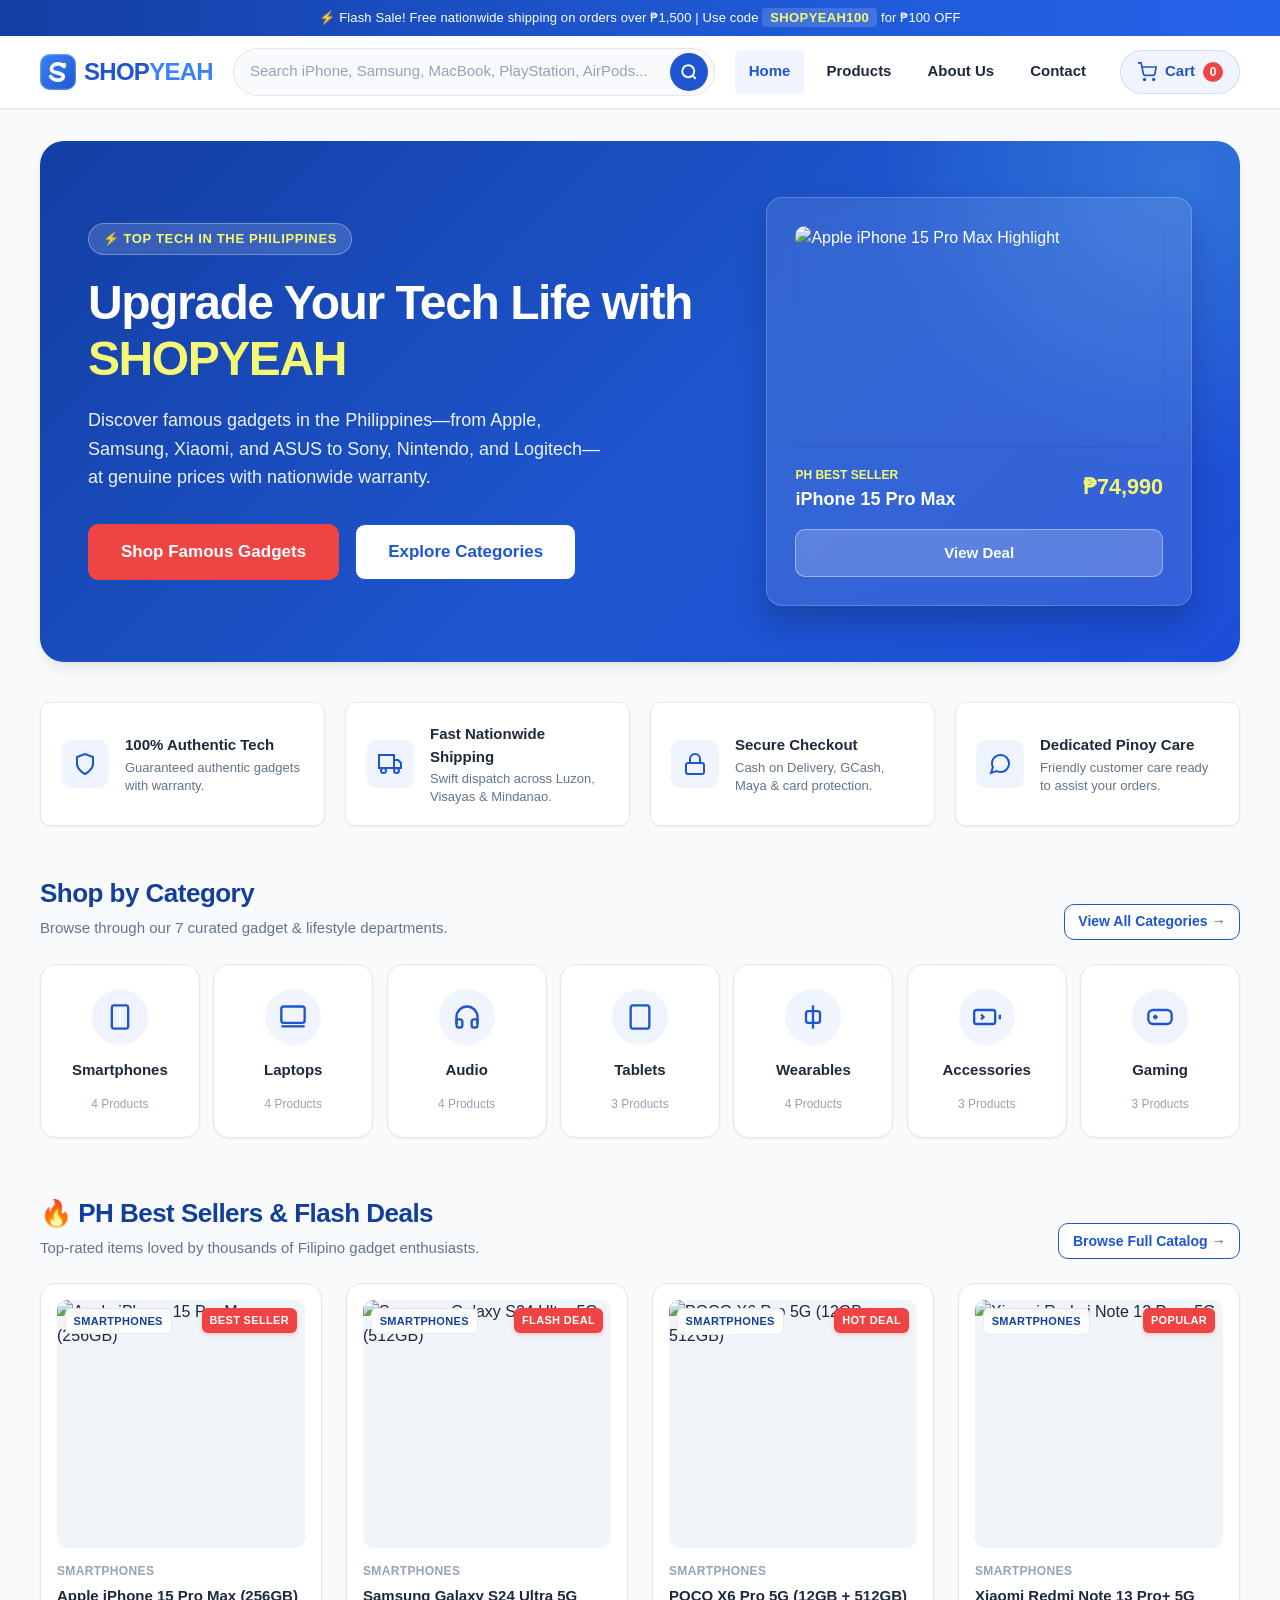
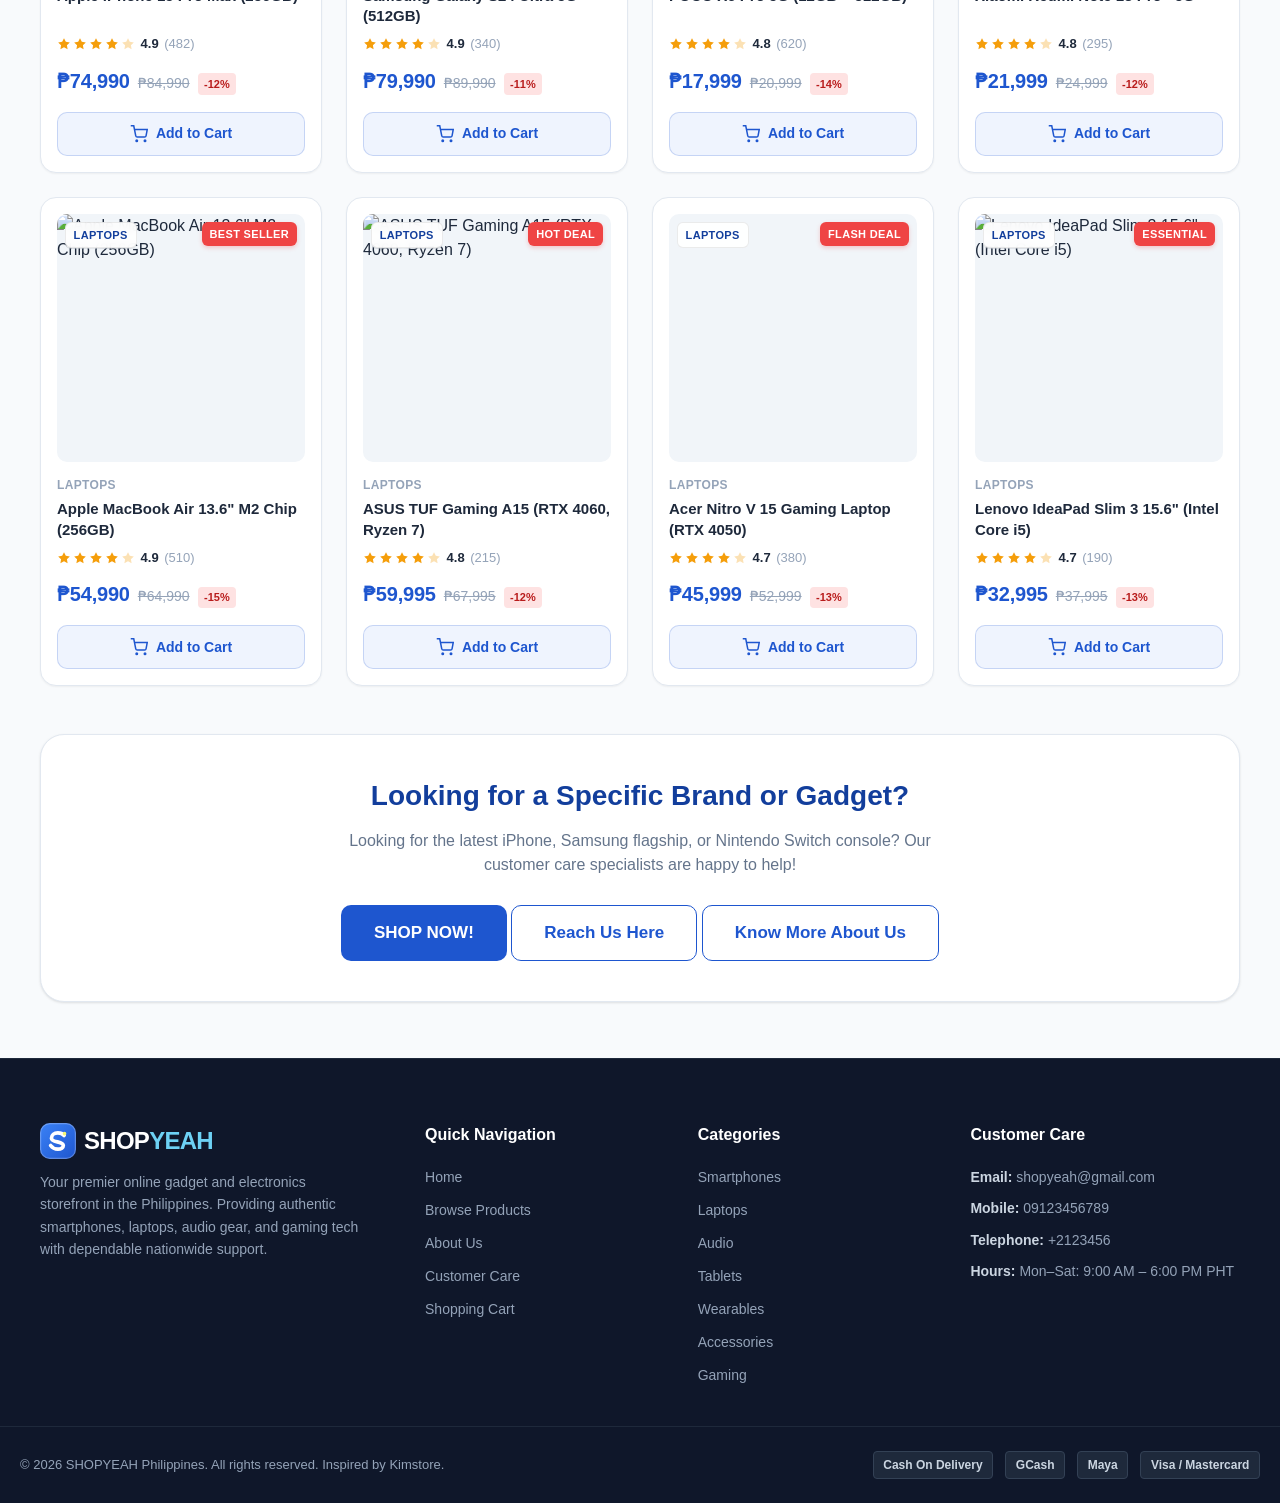
==== index.html @ 4b77431b "Refactor code structure for improved readability and maintainability" ====
<!DOCTYPE html>
<html lang="en">
<head>
    <meta charset="UTF-8">
    <meta name="viewport" content="width=device-width, initial-scale=1.0">
    <title>SHOPYEAH - Top Gadgets & Electronics in the Philippines</title>
    <meta name="description" content="Shop popular smartphones, laptops, audio, tablets, wearables, accessories, and gaming consoles at SHOPYEAH. Fast nationwide delivery and cash on delivery.">
    <link rel="stylesheet" href="style.css">
</head>
<body>
    <!-- Top Announcement Bar (Kimstore-style) -->
    <div class="announcement-bar" role="region" aria-label="Promotional announcement">
        <span>⚡ Flash Sale! Free nationwide shipping on orders over ₱1,500 | Use code <strong>SHOPYEAH100</strong> for ₱100 OFF</span>
    </div>

    <!-- Sticky E-Commerce Header -->
    <header class="site-header">
        <div class="header-container">
            <!-- Brand Logo with High-Quality Theme "S" Monogram -->
            <a href="index.html" class="brand-logo" aria-label="SHOPYEAH Homepage">
                <svg viewBox="0 0 44 44" width="38" height="38" fill="none" aria-hidden="true">
                    <defs>
                        <linearGradient id="sy-logo-bg" x1="0%" y1="0%" x2="100%" y2="100%">
                            <stop offset="0%" stop-color="#3b82f6" />
                            <stop offset="100%" stop-color="#1e56cf" />
                        </linearGradient>
                        <linearGradient id="sy-s-grad" x1="0%" y1="0%" x2="100%" y2="100%">
                            <stop offset="0%" stop-color="#ffffff" />
                            <stop offset="100%" stop-color="#f8fafc" />
                        </linearGradient>
                    </defs>
                    <rect width="44" height="44" rx="12" fill="url(#sy-logo-bg)" />
                    <rect x="0.75" y="0.75" width="42.5" height="42.5" rx="11.25" stroke="rgba(255,255,255,0.25)" stroke-width="1.5" />
                    <path d="M29.5 15.2C27.8 13.2 25 12 21.8 12C17.2 12 14 14.8 14 18.5C14 24 28.5 22.2 28.5 27.6C28.5 30 26 32 21.8 32C17.8 32 14.8 30 13 27.5" stroke="url(#sy-s-grad)" stroke-width="4.5" stroke-linecap="round" stroke-linejoin="round" />
                    <circle cx="30" cy="13" r="2.2" fill="#f5f874" />
                </svg>
                <span>SHOP<span class="brand-highlight">YEAH</span></span>
            </a>

            <!-- Integrated Header Search Bar -->
            <div class="header-search">
                <form class="search-form header-search-form" role="search">
                    <input 
                        type="search" 
                        class="search-input" 
                        name="q" 
                        placeholder="Search iPhone, Samsung, MacBook, PlayStation, AirPods..." 
                        aria-label="Search products" 
                        autocomplete="off" 
                    />
                    <button type="submit" class="search-btn" aria-label="Submit search">
                        <svg viewBox="0 0 24 24" aria-hidden="true">
                            <circle cx="11" cy="11" r="8"></circle>
                            <line x1="21" y1="21" x2="16.65" y2="16.65"></line>
                        </svg>
                    </button>
                </form>
            </div>

            <!-- Desktop Navigation -->
            <nav aria-label="Main Navigation">
                <ul class="nav-links">
                    <li><a href="index.html" class="active">Home</a></li>
                    <li><a href="product.html">Products</a></li>
                    <li><a href="aboutus.html">About Us</a></li>
                    <li><a href="contact.html">Contact</a></li>
                </ul>
            </nav>

            <!-- Header Actions -->
            <div class="header-actions">
                <a href="cart.html" class="cart-btn" aria-label="View shopping cart">
                    <svg viewBox="0 0 24 24" aria-hidden="true">
                        <circle cx="9" cy="21" r="1"></circle>
                        <circle cx="20" cy="21" r="1"></circle>
                        <path d="M1 1h4l2.68 13.39a2 2 0 0 0 2 1.61h9.72a2 2 0 0 0 2-1.61L23 6H6"></path>
                    </svg>
                    <span>Cart</span>
                    <span id="cart-badge" class="cart-badge" aria-label="0 items in cart">0</span>
                </a>

                <button 
                    type="button" 
                    class="hamburger-btn" 
                    id="hamburger-btn" 
                    aria-expanded="false" 
                    aria-controls="mobile-nav" 
                    aria-label="Toggle navigation menu"
                >
                    <span></span>
                    <span></span>
                    <span></span>
                </button>
            </div>
        </div>

        <!-- Mobile Navigation Menu Drawer -->
        <div class="mobile-nav" id="mobile-nav">
            <ul class="mobile-nav-links">
                <li><a href="index.html" class="active">Home</a></li>
                <li><a href="product.html">Products</a></li>
                <li><a href="aboutus.html">About Us</a></li>
                <li><a href="contact.html">Contact Us</a></li>
            </ul>
            <div class="mobile-search-wrapper">
                <form class="search-form mobile-search-form" role="search">
                    <input 
                        type="search" 
                        class="search-input" 
                        name="q" 
                        placeholder="Search iPhone, MacBook, Sony..." 
                        aria-label="Search products on mobile" 
                    />
                    <button type="submit" class="search-btn" aria-label="Search">
                        <svg viewBox="0 0 24 24" aria-hidden="true">
                            <circle cx="11" cy="11" r="8"></circle>
                            <line x1="21" y1="21" x2="16.65" y2="16.65"></line>
                        </svg>
                    </button>
                </form>
            </div>
        </div>
    </header>

    <!-- Main Content -->
    <main>
        <!-- Hero Banner (Kimstore Style) -->
        <section class="hero-banner" aria-label="Promotional Showcase">
            <div class="hero-grid">
                <div class="hero-content">
                    <div class="hero-badge">
                        <span>⚡ Top Tech in the Philippines</span>
                    </div>
                    <h1 class="hero-title">
                        Upgrade Your Tech Life with <span>SHOPYEAH</span>
                    </h1>
                    <p class="hero-description">
                        Discover famous gadgets in the Philippines—from Apple, Samsung, Xiaomi, and ASUS to Sony, Nintendo, and Logitech—at genuine prices with nationwide warranty.
                    </p>
                    <div class="hero-actions">
                        <a href="product.html" class="btn btn-accent btn-lg">Shop Famous Gadgets</a>
                        <a href="#categories" class="btn btn-secondary btn-lg">Explore Categories</a>
                    </div>
                </div>

                <!-- Featured Hero Visual Card -->
                <div class="hero-card">
                    <img 
                        src="https://images.unsplash.com/photo-1695048133142-1a20484d2569?auto=format&fit=crop&w=600&q=80" 
                        alt="Apple iPhone 15 Pro Max Highlight" 
                        class="hero-card-img"
                    />
                    <div class="hero-card-meta">
                        <div>
                            <span style="font-size: 0.75rem; text-transform: uppercase; color: var(--color-accent); font-weight: 700;">PH Best Seller</span>
                            <div class="hero-card-title">iPhone 15 Pro Max</div>
                        </div>
                        <div class="hero-card-price">₱74,990</div>
                    </div>
                    <a href="product.html?search=iPhone" class="btn btn-block" style="background: rgba(255,255,255,0.2); border: 1px solid rgba(255,255,255,0.4); color: #fff;">
                        View Deal
                    </a>
                </div>
            </div>
        </section>

        <!-- Value Proposition Strip (4 Trust Badges) -->
        <section class="trust-strip" aria-label="Customer Guarantees">
            <div class="trust-item">
                <div class="trust-icon-box">
                    <svg viewBox="0 0 24 24"><path d="M12 22s8-4 8-10V5l-8-3-8 3v7c0 6 8 10 8 10z"></path></svg>
                </div>
                <div>
                    <h4>100% Authentic Tech</h4>
                    <p>Guaranteed authentic gadgets with warranty.</p>
                </div>
            </div>

            <div class="trust-item">
                <div class="trust-icon-box">
                    <svg viewBox="0 0 24 24"><rect x="1" y="3" width="15" height="13"></rect><polygon points="16 8 20 8 23 11 23 16 16 16 16 8"></polygon><circle cx="5.5" cy="18.5" r="2.5"></circle><circle cx="18.5" cy="18.5" r="2.5"></circle></svg>
                </div>
                <div>
                    <h4>Fast Nationwide Shipping</h4>
                    <p>Swift dispatch across Luzon, Visayas & Mindanao.</p>
                </div>
            </div>

            <div class="trust-item">
                <div class="trust-icon-box">
                    <svg viewBox="0 0 24 24"><rect x="3" y="11" width="18" height="11" rx="2" ry="2"></rect><path d="M7 11V7a5 5 0 0 1 10 0v4"></path></svg>
                </div>
                <div>
                    <h4>Secure Checkout</h4>
                    <p>Cash on Delivery, GCash, Maya & card protection.</p>
                </div>
            </div>

            <div class="trust-item">
                <div class="trust-icon-box">
                    <svg viewBox="0 0 24 24"><path d="M21 11.5a8.38 8.38 0 0 1-.9 3.8 8.5 8.5 0 0 1-7.6 4.7 8.38 8.38 0 0 1-3.8-.9L3 21l1.9-5.7a8.38 8.38 0 0 1-.9-3.8 8.5 8.5 0 0 1 4.7-7.6 8.38 8.38 0 0 1 3.8-.9h.5a8.48 8.48 0 0 1 8 8v.5z"></path></svg>
                </div>
                <div>
                    <h4>Dedicated Pinoy Care</h4>
                    <p>Friendly customer care ready to assist your orders.</p>
                </div>
            </div>
        </section>

        <!-- Shop by Category Section (7 Categories) -->
        <section id="categories" aria-label="Product Categories">
            <div class="section-header">
                <div>
                    <h2 class="section-title">Shop by Category</h2>
                    <p class="section-subtitle">Browse through our 7 curated gadget & lifestyle departments.</p>
                </div>
                <a href="product.html" class="btn btn-secondary btn-sm">View All Categories &rarr;</a>
            </div>

            <div class="category-grid">
                <!-- 1. Smartphones -->
                <a href="product.html?category=Smartphones" class="category-card">
                    <div class="category-icon-wrapper">
                        <svg viewBox="0 0 24 24"><rect x="5" y="2" width="14" height="20" rx="2" ry="2"></rect><line x1="12" y1="18" x2="12.01" y2="18"></line></svg>
                    </div>
                    <h3>Smartphones</h3>
                    <span>4 Products</span>
                </a>

                <!-- 2. Laptops -->
                <a href="product.html?category=Laptops" class="category-card">
                    <div class="category-icon-wrapper">
                        <svg viewBox="0 0 24 24"><rect x="2" y="3" width="20" height="14" rx="2" ry="2"></rect><line x1="2" y1="20" x2="22" y2="20"></line></svg>
                    </div>
                    <h3>Laptops</h3>
                    <span>4 Products</span>
                </a>

                <!-- 3. Audio -->
                <a href="product.html?category=Audio" class="category-card">
                    <div class="category-icon-wrapper">
                        <svg viewBox="0 0 24 24"><path d="M3 18v-6a9 9 0 0 1 18 0v6"></path><path d="M21 19a2 2 0 0 1-2 2h-1a2 2 0 0 1-2-2v-3a2 2 0 0 1 2-2h3zM3 19a2 2 0 0 0 2 2h1a2 2 0 0 0 2-2v-3a2 2 0 0 0-2-2H3z"></path></svg>
                    </div>
                    <h3>Audio</h3>
                    <span>4 Products</span>
                </a>

                <!-- 4. Tablets -->
                <a href="product.html?category=Tablets" class="category-card">
                    <div class="category-icon-wrapper">
                        <svg viewBox="0 0 24 24"><rect x="4" y="2" width="16" height="20" rx="2" ry="2"></rect><line x1="12" y1="18" x2="12.01" y2="18"></line></svg>
                    </div>
                    <h3>Tablets</h3>
                    <span>3 Products</span>
                </a>

                <!-- 5. Wearables -->
                <a href="product.html?category=Wearables" class="category-card">
                    <div class="category-icon-wrapper">
                        <svg viewBox="0 0 24 24"><rect x="6" y="7" width="12" height="10" rx="2"></rect><polyline points="12 2 12 7 12 17 12 22"></polyline></svg>
                    </div>
                    <h3>Wearables</h3>
                    <span>4 Products</span>
                </a>

                <!-- 6. Accessories -->
                <a href="product.html?category=Accessories" class="category-card">
                    <div class="category-icon-wrapper">
                        <svg viewBox="0 0 24 24"><rect x="1" y="6" width="18" height="12" rx="2"></rect><path d="M23 10v4"></path><polyline points="7 10 9 12 7 14"></polyline></svg>
                    </div>
                    <h3>Accessories</h3>
                    <span>3 Products</span>
                </a>

                <!-- 7. Gaming -->
                <a href="product.html?category=Gaming" class="category-card">
                    <div class="category-icon-wrapper">
                        <svg viewBox="0 0 24 24"><line x1="6" y1="12" x2="10" y2="12"></line><line x1="8" y1="10" x2="8" y2="14"></line><line x1="15" y1="11" x2="15.01" y2="11"></line><line x1="18" y1="13" x2="18.01" y2="13"></line><rect x="2" y="6" width="20" height="12" rx="4"></rect></svg>
                    </div>
                    <h3>Gaming</h3>
                    <span>3 Products</span>
                </a>
            </div>
        </section>

        <!-- Flash Deals & Best Sellers Section -->
        <section id="flash-deals" aria-label="Featured Products">
            <div class="section-header">
                <div>
                    <h2 class="section-title">🔥 PH Best Sellers & Flash Deals</h2>
                    <p class="section-subtitle">Top-rated items loved by thousands of Filipino gadget enthusiasts.</p>
                </div>
                <a href="product.html" class="btn btn-secondary btn-sm">Browse Full Catalog &rarr;</a>
            </div>

            <!-- Dynamically Rendered 8 Featured Products from products.json -->
            <div class="product-grid" id="featured-product-grid">
                <!-- Populated dynamically by app.js -->
            </div>
        </section>

        <!-- Quick Actions & Brand Discovery Strip -->
        <section style="background-color: var(--color-surface); border: 1px solid var(--color-border); border-radius: var(--radius-xl); padding: 2.5rem 2rem; text-align: center; margin-top: 3rem; box-shadow: var(--shadow-sm);">
            <h2 style="font-size: 1.75rem; font-weight: 800; color: var(--color-primary-dark); margin-bottom: 0.75rem;">
                Looking for a Specific Brand or Gadget?
            </h2>
            <p style="color: var(--color-text-muted); max-width: 600px; margin: 0 auto 1.75rem; font-size: 1rem;">
                Looking for the latest iPhone, Samsung flagship, or Nintendo Switch console? Our customer care specialists are happy to help!
            </p>
            <div class="actions">
                <a href="product.html" class="btn btn-lg">SHOP NOW!</a>
                <a href="contact.html" class="btn btn-secondary btn-lg">Reach Us Here</a>
                <a href="aboutus.html" class="btn btn-secondary btn-lg">Know More About Us</a>
            </div>
        </section>
    </main>

    <!-- Professional E-Commerce Footer -->
    <footer class="site-footer">
        <div class="footer-top">
            <div class="footer-brand">
                <a href="index.html" class="brand-logo" style="margin-bottom: 0.75rem;">
                    <svg viewBox="0 0 44 44" width="36" height="36" fill="none" aria-hidden="true">
                        <defs>
                            <linearGradient id="sy-footer-logo-bg" x1="0%" y1="0%" x2="100%" y2="100%">
                                <stop offset="0%" stop-color="#3b82f6" />
                                <stop offset="100%" stop-color="#1e56cf" />
                            </linearGradient>
                        </defs>
                        <rect width="44" height="44" rx="12" fill="url(#sy-footer-logo-bg)" />
                        <rect x="0.75" y="0.75" width="42.5" height="42.5" rx="11.25" stroke="rgba(255,255,255,0.25)" stroke-width="1.5" />
                        <path d="M29.5 15.2C27.8 13.2 25 12 21.8 12C17.2 12 14 14.8 14 18.5C14 24 28.5 22.2 28.5 27.6C28.5 30 26 32 21.8 32C17.8 32 14.8 30 13 27.5" stroke="#ffffff" stroke-width="4.5" stroke-linecap="round" stroke-linejoin="round" />
                        <circle cx="30" cy="13" r="2.2" fill="#f5f874" />
                    </svg>
                    <span>SHOP<span style="color:var(--color-tertiary)">YEAH</span></span>
                </a>
                <p>
                    Your premier online gadget and electronics storefront in the Philippines. Providing authentic smartphones, laptops, audio gear, and gaming tech with dependable nationwide support.
                </p>
            </div>

            <div class="footer-col">
                <h4>Quick Navigation</h4>
                <ul class="footer-links">
                    <li><a href="index.html">Home</a></li>
                    <li><a href="product.html">Browse Products</a></li>
                    <li><a href="aboutus.html">About Us</a></li>
                    <li><a href="contact.html">Customer Care</a></li>
                    <li><a href="cart.html">Shopping Cart</a></li>
                </ul>
            </div>

            <div class="footer-col">
                <h4>Categories</h4>
                <ul class="footer-links">
                    <li><a href="product.html?category=Smartphones">Smartphones</a></li>
                    <li><a href="product.html?category=Laptops">Laptops</a></li>
                    <li><a href="product.html?category=Audio">Audio</a></li>
                    <li><a href="product.html?category=Tablets">Tablets</a></li>
                    <li><a href="product.html?category=Wearables">Wearables</a></li>
                    <li><a href="product.html?category=Accessories">Accessories</a></li>
                    <li><a href="product.html?category=Gaming">Gaming</a></li>
                </ul>
            </div>

            <div class="footer-col footer-contact">
                <h4>Customer Care</h4>
                <p><strong>Email:</strong> shopyeah@gmail.com</p>
                <p><strong>Mobile:</strong> 09123456789</p>
                <p><strong>Telephone:</strong> +2123456</p>
                <p><strong>Hours:</strong> Mon–Sat: 9:00 AM – 6:00 PM PHT</p>
            </div>
        </div>

        <div class="footer-bottom">
            <div class="footer-bottom-container">
                <p>&copy; 2026 SHOPYEAH Philippines. All rights reserved. Inspired by Kimstore.</p>
                <div class="payment-badges">
                    <span class="pay-pill">Cash On Delivery</span>
                    <span class="pay-pill">GCash</span>
                    <span class="pay-pill">Maya</span>
                    <span class="pay-pill">Visa / Mastercard</span>
                </div>
            </div>
        </div>
    </footer>

    <!-- Shared Application Script -->
    <script src="app.js"></script>
</body>
</html>
---- style.css ----
/* ==========================================================================
   SHOPYEAH - Modern E-Commerce Storefront Stylesheet
   Inspired by Kimstore.com with High-Performance Vanilla CSS3
   ========================================================================== */

/* --------------------------------------------------------------------------
   Design Tokens & CSS Variables
   -------------------------------------------------------------------------- */
:root {
  /* Brand Colors */
  --color-primary: #1e56cf;
  --color-primary-dark: #123e9c;
  --color-primary-light: #eff4fe;
  --color-secondary: #3b82f6;
  --color-tertiary: #6dd1f4;
  --color-accent: #f5f874;

  /* Semantic UI Colors */
  --color-sale: #ef4444;
  --color-sale-light: #fee2e2;
  --color-sale-text: #b91c1c;
  --color-star: #f59e0b;
  --color-success: #10b981;
  --color-success-light: #d1fae5;
  --color-warning: #f59e0b;
  
  /* Neutral Surfaces & Grayscale */
  --color-bg: #f8fafc;
  --color-surface: #ffffff;
  --color-surface-hover: #f1f5f9;
  --color-border: #e2e8f0;
  --color-border-subtle: #edf2f7;
  --color-text: #1e293b;
  --color-text-muted: #64748b;
  --color-text-light: #94a3b8;

  /* Elevation Shadows */
  --shadow-xs: 0 1px 2px rgba(0, 0, 0, 0.05);
  --shadow-sm: 0 1px 3px rgba(0, 0, 0, 0.08), 0 1px 2px rgba(0, 0, 0, 0.04);
  --shadow-md: 0 4px 6px -1px rgba(0, 0, 0, 0.08), 0 2px 4px -2px rgba(0, 0, 0, 0.05);
  --shadow-lg: 0 10px 15px -3px rgba(0, 0, 0, 0.08), 0 4px 6px -4px rgba(0, 0, 0, 0.04);
  --shadow-xl: 0 20px 25px -5px rgba(0, 0, 0, 0.1), 0 8px 10px -6px rgba(0, 0, 0, 0.04);

  /* Border Radii */
  --radius-xs: 4px;
  --radius-sm: 6px;
  --radius-md: 10px;
  --radius-lg: 16px;
  --radius-xl: 24px;
  --radius-full: 9999px;

  /* Layout Constants */
  --max-width: 1240px;
  --header-height: 72px;
  --announcement-height: 38px;
  --touch-target: 44px;

  /* Transitions */
  --transition-fast: 0.15s cubic-bezier(0.4, 0, 0.2, 1);
  --transition-normal: 0.25s cubic-bezier(0.4, 0, 0.2, 1);
}

/* --------------------------------------------------------------------------
   Reset & Base Standards
   -------------------------------------------------------------------------- */
*, *::before, *::after {
  box-sizing: border-box;
  margin: 0;
  padding: 0;
}

html {
  font-size: 16px;
  scroll-behavior: smooth;
  -webkit-text-size-adjust: 100%;
}

body {
  font-family: -apple-system, BlinkMacSystemFont, "Segoe UI", Roboto, Helvetica, Arial, sans-serif;
  background-color: var(--color-bg);
  color: var(--color-text);
  line-height: 1.5;
  min-height: 100vh;
  display: flex;
  flex-direction: column;
  overflow-x: hidden;
  -webkit-font-smoothing: antialiased;
}

img {
  max-width: 100%;
  height: auto;
  display: block;
}

button, input, select, textarea {
  font: inherit;
  color: inherit;
}

a {
  color: inherit;
  text-decoration: none;
}

/* Focus Visibility for Accessibility */
:focus-visible {
  outline: 2px solid var(--color-primary);
  outline-offset: 2px;
}

/* --------------------------------------------------------------------------
   Announcement Bar (Kimstore-style Top Notification)
   -------------------------------------------------------------------------- */
.announcement-bar {
  background: linear-gradient(90deg, #133ea3 0%, var(--color-primary) 50%, #2563eb 100%);
  color: #ffffff;
  font-size: 0.8125rem;
  font-weight: 500;
  padding: 0.5rem 1rem;
  text-align: center;
  position: relative;
  z-index: 1001;
  display: flex;
  align-items: center;
  justify-content: center;
  gap: 0.5rem;
  letter-spacing: 0.01em;
}

.announcement-bar strong {
  color: var(--color-accent);
  background: rgba(255, 255, 255, 0.15);
  padding: 0.125rem 0.5rem;
  border-radius: var(--radius-xs);
  letter-spacing: 0.03em;
}

/* --------------------------------------------------------------------------
   Sticky E-Commerce Header
   -------------------------------------------------------------------------- */
.site-header {
  position: sticky;
  top: 0;
  z-index: 1000;
  background-color: rgba(255, 255, 255, 0.96);
  backdrop-filter: blur(12px);
  -webkit-backdrop-filter: blur(12px);
  border-bottom: 1px solid var(--color-border);
  box-shadow: var(--shadow-xs);
  transition: box-shadow var(--transition-normal);
}

.header-container {
  max-width: var(--max-width);
  margin: 0 auto;
  padding: 0.75rem 1.25rem;
  display: flex;
  align-items: center;
  justify-content: space-between;
  gap: 1.25rem;
}

/* Brand Logo */
.brand-logo {
  display: flex;
  align-items: center;
  gap: 0.5rem;
  font-size: 1.5rem;
  font-weight: 800;
  color: var(--color-primary);
  letter-spacing: -0.03em;
  text-transform: uppercase;
  flex-shrink: 0;
}

.brand-logo svg {
  width: 36px;
  height: 36px;
  flex-shrink: 0;
  display: block;
}

.brand-logo .brand-highlight {
  color: var(--color-secondary);
}

/* Integrated Header Search Bar */
.header-search {
  flex: 1;
  max-width: 520px;
  position: relative;
}

.search-form {
  display: flex;
  align-items: center;
  background-color: var(--color-bg);
  border: 1.5px solid var(--color-border);
  border-radius: var(--radius-full);
  padding: 0.25rem 0.35rem 0.25rem 1rem;
  transition: all var(--transition-fast);
}

.search-form:focus-within {
  border-color: var(--color-primary);
  background-color: #ffffff;
  box-shadow: 0 0 0 3px rgba(30, 86, 207, 0.15);
}

.search-input {
  flex: 1;
  border: none;
  background: transparent;
  outline: none;
  font-size: 0.9375rem;
  color: var(--color-text);
  padding: 0.375rem 0;
}

.search-input::placeholder {
  color: var(--color-text-light);
}

.search-btn {
  background-color: var(--color-primary);
  color: #ffffff;
  border: none;
  border-radius: var(--radius-full);
  width: 38px;
  height: 38px;
  display: flex;
  align-items: center;
  justify-content: center;
  cursor: pointer;
  transition: background-color var(--transition-fast), transform var(--transition-fast);
  flex-shrink: 0;
}

.search-btn:hover {
  background-color: var(--color-primary-dark);
}

.search-btn svg {
  width: 18px;
  height: 18px;
  stroke: currentColor;
  stroke-width: 2.5;
  fill: none;
}

/* Desktop Navigation */
.nav-links {
  display: flex;
  align-items: center;
  gap: 0.5rem;
  list-style: none;
}

.nav-links a {
  color: var(--color-text);
  font-weight: 600;
  font-size: 0.9375rem;
  padding: 0.5rem 0.875rem;
  border-radius: var(--radius-sm);
  transition: color var(--transition-fast), background-color var(--transition-fast);
  display: inline-flex;
  align-items: center;
  min-height: var(--touch-target);
}

.nav-links a:hover {
  color: var(--color-primary);
  background-color: var(--color-primary-light);
}

.nav-links a.active {
  color: var(--color-primary);
  background-color: var(--color-primary-light);
}

/* Header Actions (Cart & Mobile Toggle) */
.header-actions {
  display: flex;
  align-items: center;
  gap: 0.75rem;
}

.cart-btn {
  display: flex;
  align-items: center;
  gap: 0.5rem;
  background-color: var(--color-primary-light);
  color: var(--color-primary);
  padding: 0.5rem 1rem;
  border-radius: var(--radius-full);
  font-weight: 600;
  font-size: 0.9375rem;
  border: 1px solid rgba(30, 86, 207, 0.15);
  transition: all var(--transition-fast);
  min-height: var(--touch-target);
  position: relative;
}

.cart-btn:hover {
  background-color: var(--color-primary);
  color: #ffffff;
  border-color: var(--color-primary);
}

.cart-btn:hover .cart-badge {
  background-color: #ffffff;
  color: var(--color-primary);
}

.cart-btn svg {
  width: 20px;
  height: 20px;
  fill: none;
  stroke: currentColor;
  stroke-width: 2;
}

.cart-badge {
  background-color: var(--color-sale);
  color: #ffffff;
  font-size: 0.75rem;
  font-weight: 700;
  min-width: 20px;
  height: 20px;
  border-radius: var(--radius-full);
  display: inline-flex;
  align-items: center;
  justify-content: center;
  padding: 0 4px;
  transition: background-color var(--transition-fast), color var(--transition-fast);
}

/* Hamburger Toggle Button */
.hamburger-btn {
  display: none;
  flex-direction: column;
  justify-content: center;
  align-items: center;
  gap: 5px;
  width: var(--touch-target);
  height: var(--touch-target);
  background: transparent;
  border: 1px solid var(--color-border);
  border-radius: var(--radius-sm);
  cursor: pointer;
  padding: 8px;
  color: var(--color-text);
  transition: background-color var(--transition-fast);
}

.hamburger-btn span {
  display: block;
  width: 20px;
  height: 2px;
  background-color: currentColor;
  border-radius: 2px;
  transition: all var(--transition-normal);
}

.hamburger-btn[aria-expanded="true"] span:nth-child(1) {
  transform: translateY(7px) rotate(45deg);
}

.hamburger-btn[aria-expanded="true"] span:nth-child(2) {
  opacity: 0;
}

.hamburger-btn[aria-expanded="true"] span:nth-child(3) {
  transform: translateY(-7px) rotate(-45deg);
}

/* Mobile Navigation Drawer */
.mobile-nav {
  display: none;
  background-color: #ffffff;
  border-bottom: 1px solid var(--color-border);
  box-shadow: var(--shadow-md);
  padding: 1rem 1.25rem 1.5rem;
}

.mobile-nav.is-open {
  display: block;
  animation: slideDown 0.25s ease-out forwards;
}

@keyframes slideDown {
  from {
    opacity: 0;
    transform: translateY(-10px);
  }
  to {
    opacity: 1;
    transform: translateY(0);
  }
}

.mobile-nav-links {
  list-style: none;
  display: flex;
  flex-direction: column;
  gap: 0.5rem;
}

.mobile-nav-links a {
  display: flex;
  align-items: center;
  padding: 0.75rem 1rem;
  font-size: 1rem;
  font-weight: 600;
  border-radius: var(--radius-md);
  color: var(--color-text);
  min-height: var(--touch-target);
}

.mobile-nav-links a.active,
.mobile-nav-links a:hover {
  background-color: var(--color-primary-light);
  color: var(--color-primary);
}

.mobile-search-wrapper {
  margin-top: 1rem;
  padding-top: 1rem;
  border-top: 1px solid var(--color-border);
}

/* --------------------------------------------------------------------------
   Main Container Layout
   -------------------------------------------------------------------------- */
main {
  flex: 1;
  width: 100%;
  max-width: var(--max-width);
  margin: 0 auto;
  padding: 2rem 1.25rem 3.5rem;
}

/* Common Page Heading */
.page-header {
  margin-bottom: 2rem;
  text-align: center;
}

.page-title {
  font-size: 2.25rem;
  font-weight: 800;
  color: var(--color-primary-dark);
  letter-spacing: -0.03em;
  margin-bottom: 0.5rem;
}

.page-subtitle {
  color: var(--color-text-muted);
  font-size: 1.0625rem;
  max-width: 650px;
  margin: 0 auto;
}

/* Standard Buttons */
.btn {
  display: inline-flex;
  align-items: center;
  justify-content: center;
  gap: 0.5rem;
  background-color: var(--color-primary);
  color: #ffffff;
  padding: 0.75rem 1.5rem;
  border-radius: var(--radius-md);
  font-weight: 600;
  font-size: 0.9375rem;
  border: 1px solid transparent;
  cursor: pointer;
  transition: all var(--transition-fast);
  min-height: var(--touch-target);
  text-align: center;
}

.btn:hover {
  background-color: var(--color-primary-dark);
  transform: translateY(-1px);
  box-shadow: var(--shadow-sm);
}

.btn:active {
  transform: translateY(0);
}

.btn-secondary {
  background-color: #ffffff;
  color: var(--color-primary);
  border: 1.5px solid var(--color-primary);
}

.btn-secondary:hover {
  background-color: var(--color-primary-light);
  color: var(--color-primary-dark);
}

.btn-accent {
  background-color: var(--color-sale);
  color: #ffffff;
}

.btn-accent:hover {
  background-color: #dc2626;
}

.btn-outline {
  background-color: transparent;
  color: var(--color-text);
  border: 1px solid var(--color-border);
}

.btn-outline:hover {
  background-color: var(--color-surface-hover);
  border-color: var(--color-text-light);
}

.btn-sm {
  padding: 0.4rem 0.85rem;
  font-size: 0.875rem;
  min-height: 36px;
}

.btn-lg {
  padding: 0.875rem 2rem;
  font-size: 1.0625rem;
  font-weight: 700;
}

.btn-block {
  width: 100%;
}

/* --------------------------------------------------------------------------
   Hero Section (Storefront Home)
   -------------------------------------------------------------------------- */
.hero-banner {
  background: linear-gradient(135deg, #133ea3 0%, var(--color-primary) 55%, #1d4ed8 100%);
  border-radius: var(--radius-xl);
  padding: 3.5rem 3rem;
  color: #ffffff;
  margin-bottom: 2.5rem;
  position: relative;
  overflow: hidden;
  box-shadow: var(--shadow-lg);
}

.hero-banner::after {
  content: "";
  position: absolute;
  top: -50%;
  right: -20%;
  width: 600px;
  height: 600px;
  background: radial-gradient(circle, rgba(109, 209, 244, 0.25) 0%, rgba(255, 255, 255, 0) 70%);
  border-radius: 50%;
  pointer-events: none;
}

.hero-grid {
  display: grid;
  grid-template-columns: 1.2fr 0.8fr;
  align-items: center;
  gap: 2.5rem;
  position: relative;
  z-index: 2;
}

.hero-content {
  max-width: 620px;
}

.hero-badge {
  display: inline-flex;
  align-items: center;
  gap: 0.5rem;
  background: rgba(255, 255, 255, 0.15);
  border: 1px solid rgba(255, 255, 255, 0.3);
  padding: 0.35rem 0.85rem;
  border-radius: var(--radius-full);
  font-size: 0.8125rem;
  font-weight: 700;
  text-transform: uppercase;
  letter-spacing: 0.05em;
  margin-bottom: 1.25rem;
  color: var(--color-accent);
}

.hero-title {
  font-size: 3rem;
  font-weight: 800;
  line-height: 1.15;
  letter-spacing: -0.03em;
  margin-bottom: 1.25rem;
}

.hero-title span {
  color: var(--color-accent);
}

.hero-description {
  font-size: 1.125rem;
  line-height: 1.6;
  opacity: 0.92;
  margin-bottom: 2rem;
  max-width: 520px;
}

.hero-actions {
  display: flex;
  gap: 1rem;
  flex-wrap: wrap;
}

.hero-card {
  background: rgba(255, 255, 255, 0.1);
  backdrop-filter: blur(16px);
  -webkit-backdrop-filter: blur(16px);
  border: 1px solid rgba(255, 255, 255, 0.2);
  border-radius: var(--radius-lg);
  padding: 1.75rem;
  box-shadow: 0 15px 30px rgba(0, 0, 0, 0.2);
  display: flex;
  flex-direction: column;
  gap: 1rem;
}

.hero-card-img {
  width: 100%;
  height: 220px;
  object-fit: cover;
  border-radius: var(--radius-md);
  box-shadow: var(--shadow-sm);
}

.hero-card-meta {
  display: flex;
  justify-content: space-between;
  align-items: center;
}

.hero-card-title {
  font-weight: 700;
  font-size: 1.125rem;
}

.hero-card-price {
  font-size: 1.35rem;
  font-weight: 800;
  color: var(--color-accent);
}

/* --------------------------------------------------------------------------
   Trust / Value Proposition Strip
   -------------------------------------------------------------------------- */
.trust-strip {
  display: grid;
  grid-template-columns: repeat(4, 1fr);
  gap: 1.25rem;
  margin-bottom: 3rem;
}

.trust-item {
  background-color: var(--color-surface);
  border: 1px solid var(--color-border);
  border-radius: var(--radius-md);
  padding: 1.25rem;
  display: flex;
  align-items: center;
  gap: 1rem;
  box-shadow: var(--shadow-xs);
  transition: transform var(--transition-fast), box-shadow var(--transition-fast);
}

.trust-item:hover {
  transform: translateY(-2px);
  box-shadow: var(--shadow-sm);
}

.trust-icon-box {
  width: 48px;
  height: 48px;
  border-radius: var(--radius-md);
  background-color: var(--color-primary-light);
  color: var(--color-primary);
  display: flex;
  align-items: center;
  justify-content: center;
  flex-shrink: 0;
}

.trust-icon-box svg {
  width: 24px;
  height: 24px;
  stroke: currentColor;
  fill: none;
  stroke-width: 2;
}

.trust-item h4 {
  font-size: 0.9375rem;
  font-weight: 700;
  color: var(--color-text);
  margin-bottom: 0.15rem;
}

.trust-item p {
  font-size: 0.8125rem;
  color: var(--color-text-muted);
  line-height: 1.35;
  margin: 0;
}

/* --------------------------------------------------------------------------
   Category Navigation Pills / Cards
   -------------------------------------------------------------------------- */
.section-header {
  display: flex;
  justify-content: space-between;
  align-items: flex-end;
  margin-bottom: 1.5rem;
  flex-wrap: wrap;
  gap: 1rem;
}

.section-title {
  font-size: 1.625rem;
  font-weight: 800;
  color: var(--color-primary-dark);
  letter-spacing: -0.02em;
}

.section-subtitle {
  color: var(--color-text-muted);
  font-size: 0.9375rem;
  margin-top: 0.25rem;
}

.category-grid {
  display: grid;
  grid-template-columns: repeat(7, 1fr);
  gap: 0.85rem;
  margin-bottom: 3.5rem;
}

.category-card {
  background-color: var(--color-surface);
  border: 1px solid var(--color-border);
  border-radius: var(--radius-lg);
  padding: 1.5rem 1rem;
  text-align: center;
  display: flex;
  flex-direction: column;
  align-items: center;
  gap: 0.85rem;
  box-shadow: var(--shadow-xs);
  transition: all var(--transition-fast);
  cursor: pointer;
}

.category-card:hover {
  transform: translateY(-4px);
  border-color: var(--color-secondary);
  box-shadow: var(--shadow-md);
  background-color: #ffffff;
}

.category-icon-wrapper {
  width: 56px;
  height: 56px;
  border-radius: var(--radius-full);
  background: var(--color-primary-light);
  color: var(--color-primary);
  display: flex;
  align-items: center;
  justify-content: center;
  transition: all var(--transition-fast);
}

.category-card:hover .category-icon-wrapper {
  background: var(--color-primary);
  color: #ffffff;
  transform: scale(1.08);
}

.category-icon-wrapper svg {
  width: 28px;
  height: 28px;
  stroke: currentColor;
  fill: none;
  stroke-width: 2;
}

.category-card h3 {
  font-size: 0.9375rem;
  font-weight: 700;
  color: var(--color-text);
}

.category-card span {
  font-size: 0.75rem;
  color: var(--color-text-light);
  font-weight: 500;
}

/* --------------------------------------------------------------------------
   Product Toolbar (Product Catalog Page)
   -------------------------------------------------------------------------- */
.catalog-toolbar {
  background-color: var(--color-surface);
  border: 1px solid var(--color-border);
  border-radius: var(--radius-lg);
  padding: 1.25rem;
  margin-bottom: 2rem;
  box-shadow: var(--shadow-xs);
  display: flex;
  flex-direction: column;
  gap: 1.25rem;
}

/* Category Filter Pills */
.category-filter-pills {
  display: flex;
  gap: 0.5rem;
  overflow-x: auto;
  padding-bottom: 0.25rem;
  scrollbar-width: thin;
  -webkit-overflow-scrolling: touch;
}

.filter-pill {
  background-color: var(--color-bg);
  border: 1px solid var(--color-border);
  border-radius: var(--radius-full);
  padding: 0.5rem 1rem;
  font-size: 0.875rem;
  font-weight: 600;
  color: var(--color-text-muted);
  cursor: pointer;
  white-space: nowrap;
  transition: all var(--transition-fast);
  min-height: 38px;
}

.filter-pill:hover {
  border-color: var(--color-secondary);
  color: var(--color-primary);
}

.filter-pill.active {
  background-color: var(--color-primary);
  color: #ffffff;
  border-color: var(--color-primary);
  box-shadow: var(--shadow-xs);
}

.toolbar-controls {
  display: flex;
  justify-content: space-between;
  align-items: center;
  gap: 1rem;
  flex-wrap: wrap;
}

.catalog-search-box {
  flex: 1;
  max-width: 380px;
  position: relative;
  display: flex;
  align-items: center;
}

.catalog-search-input {
  width: 100%;
  padding: 0.6rem 2.25rem 0.6rem 1rem;
  background-color: var(--color-bg);
  border: 1px solid var(--color-border);
  border-radius: var(--radius-md);
  font-size: 0.9375rem;
}

.catalog-search-input:focus {
  outline: none;
  border-color: var(--color-primary);
  background-color: #ffffff;
  box-shadow: 0 0 0 3px rgba(30, 86, 207, 0.12);
}

.catalog-search-clear {
  position: absolute;
  right: 0.5rem;
  background: transparent;
  border: none;
  cursor: pointer;
  color: var(--color-text-light);
  display: none;
  padding: 4px;
}

.catalog-search-clear.visible {
  display: block;
}

.catalog-sort-group {
  display: flex;
  align-items: center;
  gap: 0.5rem;
}

.catalog-sort-label {
  font-size: 0.875rem;
  font-weight: 600;
  color: var(--color-text-muted);
  white-space: nowrap;
}

.catalog-sort-select {
  padding: 0.55rem 2rem 0.55rem 0.85rem;
  background-color: var(--color-bg);
  border: 1px solid var(--color-border);
  border-radius: var(--radius-md);
  font-size: 0.875rem;
  font-weight: 500;
  cursor: pointer;
  appearance: none;
  background-image: url("data:image/svg+xml;charset=UTF-8,%3csvg xmlns='http://www.w3.org/2000/svg' viewBox='0 0 24 24' fill='none' stroke='%2364748b' stroke-width='2' stroke-linecap='round' stroke-linejoin='round'%3e%3cpolyline points='6 9 12 15 18 9'%3e%3c/polyline%3e%3c/svg%3e");
  background-repeat: no-repeat;
  background-position: right 0.6rem center;
  background-size: 16px;
}

.product-count-meta {
  font-size: 0.875rem;
  color: var(--color-text-muted);
  font-weight: 500;
}

/* --------------------------------------------------------------------------
   Product Grid & Kimstore-Style Product Cards
   -------------------------------------------------------------------------- */
.product-grid {
  display: grid;
  grid-template-columns: repeat(4, 1fr);
  gap: 1.5rem;
  margin-bottom: 2.5rem;
}

.product-card {
  background-color: var(--color-surface);
  border: 1px solid var(--color-border);
  border-radius: var(--radius-lg);
  padding: 1rem;
  display: flex;
  flex-direction: column;
  position: relative;
  transition: transform var(--transition-fast), box-shadow var(--transition-fast), border-color var(--transition-fast);
  box-shadow: var(--shadow-xs);
}

.product-card:hover {
  transform: translateY(-4px);
  box-shadow: var(--shadow-md);
  border-color: rgba(30, 86, 207, 0.3);
}

/* Card Badges */
.card-badges {
  position: absolute;
  top: 1.5rem;
  left: 1.5rem;
  right: 1.5rem;
  display: flex;
  justify-content: space-between;
  align-items: flex-start;
  z-index: 3;
  pointer-events: none;
}

.badge-tag {
  font-size: 0.6875rem;
  font-weight: 700;
  text-transform: uppercase;
  padding: 0.25rem 0.5rem;
  border-radius: var(--radius-sm);
  letter-spacing: 0.03em;
}

.badge-promo {
  background-color: var(--color-sale);
  color: #ffffff;
  box-shadow: 0 2px 4px rgba(239, 68, 68, 0.25);
}

.badge-category {
  background-color: rgba(255, 255, 255, 0.92);
  color: var(--color-primary-dark);
  border: 1px solid rgba(0, 0, 0, 0.08);
  backdrop-filter: blur(4px);
}

/* Product Thumbnail */
.product-image-container {
  width: 100%;
  aspect-ratio: 1 / 1;
  background-color: #f1f5f9;
  border-radius: var(--radius-md);
  overflow: hidden;
  margin-bottom: 0.875rem;
  position: relative;
}

.product-image {
  width: 100%;
  height: 100%;
  object-fit: cover;
  transition: transform 0.35s ease;
}

.product-card:hover .product-image {
  transform: scale(1.05);
}

/* Product Card Information */
.product-category-text {
  font-size: 0.75rem;
  color: var(--color-text-light);
  font-weight: 600;
  text-transform: uppercase;
  margin-bottom: 0.35rem;
  letter-spacing: 0.03em;
}

.product-title {
  font-size: 0.9375rem;
  font-weight: 700;
  color: var(--color-text);
  line-height: 1.35;
  margin-bottom: 0.5rem;
  display: -webkit-box;
  -webkit-line-clamp: 2;
  -webkit-box-orient: vertical;
  overflow: hidden;
  height: 2.7em;
}

/* Star Rating */
.product-rating {
  display: flex;
  align-items: center;
  gap: 0.35rem;
  font-size: 0.8125rem;
  margin-bottom: 0.75rem;
}

.stars-wrapper {
  display: inline-flex;
  gap: 2px;
  color: var(--color-star);
}

.stars-wrapper svg {
  width: 14px;
  height: 14px;
  fill: currentColor;
}

.rating-score {
  font-weight: 700;
  color: var(--color-text);
}

.rating-count {
  color: var(--color-text-light);
}

/* Price Row */
.product-price-row {
  display: flex;
  align-items: baseline;
  gap: 0.5rem;
  margin-top: auto;
  margin-bottom: 1rem;
}

.current-price {
  font-size: 1.25rem;
  font-weight: 800;
  color: var(--color-primary);
  letter-spacing: -0.01em;
}

.original-price {
  font-size: 0.875rem;
  color: var(--color-text-light);
  text-decoration: line-through;
  font-weight: 500;
}

.discount-pill {
  font-size: 0.6875rem;
  font-weight: 700;
  color: var(--color-sale-text);
  background-color: var(--color-sale-light);
  padding: 0.15rem 0.4rem;
  border-radius: var(--radius-xs);
}

/* Add to Cart Card Action */
.btn-add-cart {
  width: 100%;
  display: flex;
  align-items: center;
  justify-content: center;
  gap: 0.5rem;
  background-color: var(--color-primary-light);
  color: var(--color-primary);
  border: 1px solid rgba(30, 86, 207, 0.2);
  border-radius: var(--radius-md);
  padding: 0.65rem 1rem;
  font-weight: 700;
  font-size: 0.875rem;
  cursor: pointer;
  transition: all var(--transition-fast);
  min-height: var(--touch-target);
}

.btn-add-cart:hover {
  background-color: var(--color-primary);
  color: #ffffff;
  border-color: var(--color-primary);
}

.btn-add-cart svg {
  width: 18px;
  height: 18px;
  stroke: currentColor;
  stroke-width: 2;
  fill: none;
}

/* Temporary Added State */
.btn-add-cart.added {
  background-color: var(--color-success) !important;
  color: #ffffff !important;
  border-color: var(--color-success) !important;
}

/* --------------------------------------------------------------------------
   Empty State Component
   -------------------------------------------------------------------------- */
.empty-state {
  text-align: center;
  padding: 4rem 2rem;
  background-color: var(--color-surface);
  border: 1px solid var(--color-border);
  border-radius: var(--radius-lg);
  box-shadow: var(--shadow-xs);
  max-width: 600px;
  margin: 2rem auto;
}

.empty-state-icon {
  width: 72px;
  height: 72px;
  border-radius: var(--radius-full);
  background-color: var(--color-primary-light);
  color: var(--color-primary);
  display: flex;
  align-items: center;
  justify-content: center;
  margin: 0 auto 1.5rem;
}

.empty-state-icon svg {
  width: 36px;
  height: 36px;
  stroke: currentColor;
  fill: none;
  stroke-width: 1.8;
}

.empty-state h3 {
  font-size: 1.35rem;
  font-weight: 700;
  color: var(--color-text);
  margin-bottom: 0.5rem;
}

.empty-state p {
  color: var(--color-text-muted);
  font-size: 0.9375rem;
  margin-bottom: 1.75rem;
  line-height: 1.5;
}

/* --------------------------------------------------------------------------
   Shopping Cart Layout
   -------------------------------------------------------------------------- */
.cart-layout {
  display: grid;
  grid-template-columns: 1.4fr 0.8fr;
  gap: 2rem;
  align-items: flex-start;
}

.cart-items-panel {
  background-color: var(--color-surface);
  border: 1px solid var(--color-border);
  border-radius: var(--radius-lg);
  padding: 1.5rem;
  box-shadow: var(--shadow-xs);
}

.cart-panel-header {
  display: flex;
  justify-content: space-between;
  align-items: center;
  padding-bottom: 1rem;
  border-bottom: 1px solid var(--color-border);
  margin-bottom: 1rem;
}

.cart-panel-title {
  font-size: 1.125rem;
  font-weight: 700;
}

.cart-clear-btn {
  background: none;
  border: none;
  color: var(--color-sale);
  font-size: 0.875rem;
  font-weight: 600;
  cursor: pointer;
  padding: 0.35rem 0.5rem;
  border-radius: var(--radius-xs);
  transition: background-color var(--transition-fast);
}

.cart-clear-btn:hover {
  background-color: var(--color-sale-light);
}

/* Cart Item Row */
.cart-item-row {
  display: grid;
  grid-template-columns: 80px 1fr auto auto;
  gap: 1.25rem;
  align-items: center;
  padding: 1.25rem 0;
  border-bottom: 1px solid var(--color-border-subtle);
}

.cart-item-row:last-child {
  border-bottom: none;
}

.cart-item-thumb {
  width: 80px;
  height: 80px;
  border-radius: var(--radius-md);
  object-fit: cover;
  background-color: var(--color-bg);
}

.cart-item-details {
  display: flex;
  flex-direction: column;
  gap: 0.25rem;
}

.cart-item-category {
  font-size: 0.75rem;
  color: var(--color-text-light);
  text-transform: uppercase;
  font-weight: 600;
}

.cart-item-title {
  font-size: 0.9375rem;
  font-weight: 700;
  color: var(--color-text);
  line-height: 1.35;
}

.cart-item-unit-price {
  font-size: 0.875rem;
  color: var(--color-text-muted);
}

/* Quantity Control Buttons */
.qty-controller {
  display: flex;
  align-items: center;
  border: 1px solid var(--color-border);
  border-radius: var(--radius-md);
  overflow: hidden;
  background-color: var(--color-bg);
}

.qty-btn {
  background: transparent;
  border: none;
  width: 34px;
  height: 34px;
  display: flex;
  align-items: center;
  justify-content: center;
  cursor: pointer;
  font-size: 1.1rem;
  font-weight: 600;
  color: var(--color-text);
  transition: background-color var(--transition-fast);
}

.qty-btn:hover {
  background-color: #e2e8f0;
}

.qty-input {
  width: 40px;
  height: 34px;
  border: none;
  background: transparent;
  text-align: center;
  font-weight: 700;
  font-size: 0.9375rem;
}

.cart-item-subtotal {
  font-size: 1.0625rem;
  font-weight: 800;
  color: var(--color-primary);
  min-width: 90px;
  text-align: right;
}

.cart-item-remove {
  background: transparent;
  border: none;
  color: var(--color-text-light);
  cursor: pointer;
  padding: 6px;
  border-radius: var(--radius-sm);
  display: flex;
  align-items: center;
  justify-content: center;
  transition: color var(--transition-fast), background-color var(--transition-fast);
}

.cart-item-remove:hover {
  color: var(--color-sale);
  background-color: var(--color-sale-light);
}

.cart-item-remove svg {
  width: 18px;
  height: 18px;
  stroke: currentColor;
  stroke-width: 2;
  fill: none;
}

/* Order Summary Card */
.order-summary-card {
  background-color: var(--color-surface);
  border: 1px solid var(--color-border);
  border-radius: var(--radius-lg);
  padding: 1.75rem;
  box-shadow: var(--shadow-sm);
  position: sticky;
  top: calc(var(--header-height) + 1.5rem);
}

.summary-title {
  font-size: 1.25rem;
  font-weight: 800;
  color: var(--color-primary-dark);
  margin-bottom: 1.25rem;
  padding-bottom: 0.75rem;
  border-bottom: 1px solid var(--color-border);
}

.summary-row {
  display: flex;
  justify-content: space-between;
  align-items: center;
  margin-bottom: 0.85rem;
  font-size: 0.9375rem;
  color: var(--color-text-muted);
}

.summary-row.total-row {
  font-size: 1.25rem;
  font-weight: 800;
  color: var(--color-text);
  padding-top: 1rem;
  margin-top: 1rem;
  border-top: 2px dashed var(--color-border);
}

.summary-row.total-row .total-amount {
  color: var(--color-primary);
}

/* Shipping Progress Bar */
.shipping-progress-wrapper {
  background-color: var(--color-bg);
  border: 1px solid var(--color-border);
  border-radius: var(--radius-md);
  padding: 0.85rem 1rem;
  margin-bottom: 1.25rem;
}

.shipping-progress-text {
  font-size: 0.8125rem;
  color: var(--color-text);
  font-weight: 600;
  margin-bottom: 0.5rem;
  display: flex;
  align-items: center;
  gap: 0.4rem;
}

.shipping-progress-bar-bg {
  width: 100%;
  height: 6px;
  background-color: #e2e8f0;
  border-radius: var(--radius-full);
  overflow: hidden;
}

.shipping-progress-bar-fill {
  height: 100%;
  background: linear-gradient(90deg, var(--color-primary) 0%, var(--color-success) 100%);
  border-radius: var(--radius-full);
  transition: width 0.3s ease;
}

/* Promo Code Box */
.promo-box {
  margin: 1.25rem 0;
  display: flex;
  gap: 0.5rem;
}

.promo-input {
  flex: 1;
  padding: 0.6rem 0.85rem;
  border: 1px solid var(--color-border);
  border-radius: var(--radius-md);
  font-size: 0.875rem;
  text-transform: uppercase;
}

.promo-input:focus {
  outline: none;
  border-color: var(--color-primary);
}

.promo-message {
  font-size: 0.8125rem;
  margin-top: -0.5rem;
  margin-bottom: 1rem;
}

.promo-message.success {
  color: var(--color-success);
  font-weight: 600;
}

.promo-message.error {
  color: var(--color-sale);
  font-weight: 500;
}

.checkout-trust-badges {
  margin-top: 1.5rem;
  display: flex;
  align-items: center;
  justify-content: center;
  gap: 0.75rem;
  font-size: 0.75rem;
  color: var(--color-text-muted);
}

/* --------------------------------------------------------------------------
   Modal Dialogs (Checkout & Confirmation)
   -------------------------------------------------------------------------- */
.modal-overlay {
  position: fixed;
  top: 0;
  left: 0;
  right: 0;
  bottom: 0;
  background-color: rgba(15, 23, 42, 0.6);
  backdrop-filter: blur(4px);
  -webkit-backdrop-filter: blur(4px);
  z-index: 2000;
  display: flex;
  align-items: center;
  justify-content: center;
  padding: 1.25rem;
  opacity: 0;
  visibility: hidden;
  transition: opacity 0.25s ease, visibility 0.25s ease;
}

.modal-overlay.is-active {
  opacity: 1;
  visibility: visible;
}

.modal-content {
  background-color: #ffffff;
  border-radius: var(--radius-xl);
  padding: 2.25rem;
  max-width: 520px;
  width: 100%;
  box-shadow: var(--shadow-xl);
  transform: translateY(20px) scale(0.96);
  transition: transform 0.25s ease;
  position: relative;
  max-height: 90vh;
  overflow-y: auto;
}

.modal-overlay.is-active .modal-content {
  transform: translateY(0) scale(1);
}

.modal-close-btn {
  position: absolute;
  top: 1.25rem;
  right: 1.25rem;
  background: transparent;
  border: none;
  font-size: 1.5rem;
  color: var(--color-text-light);
  cursor: pointer;
  padding: 0.25rem;
  line-height: 1;
}

.modal-close-btn:hover {
  color: var(--color-text);
}

.modal-header {
  text-align: center;
  margin-bottom: 1.5rem;
}

.modal-icon-success {
  width: 64px;
  height: 64px;
  border-radius: var(--radius-full);
  background-color: var(--color-success-light);
  color: var(--color-success);
  display: flex;
  align-items: center;
  justify-content: center;
  margin: 0 auto 1rem;
}

.modal-icon-success svg {
  width: 32px;
  height: 32px;
  stroke: currentColor;
  stroke-width: 3;
  fill: none;
}

.modal-title {
  font-size: 1.5rem;
  font-weight: 800;
  color: var(--color-primary-dark);
}

.modal-subtitle {
  color: var(--color-text-muted);
  font-size: 0.9375rem;
  margin-top: 0.35rem;
}

/* Form Styles */
.form-group {
  margin-bottom: 1.25rem;
}

.form-label {
  display: block;
  font-size: 0.875rem;
  font-weight: 600;
  color: var(--color-text);
  margin-bottom: 0.4rem;
}

.form-input, .form-textarea, .form-select {
  width: 100%;
  padding: 0.75rem 1rem;
  border: 1px solid var(--color-border);
  border-radius: var(--radius-md);
  background-color: var(--color-bg);
  font-size: 0.9375rem;
  color: var(--color-text);
  transition: all var(--transition-fast);
}

.form-input:focus, .form-textarea:focus, .form-select:focus {
  outline: none;
  border-color: var(--color-primary);
  background-color: #ffffff;
  box-shadow: 0 0 0 3px rgba(30, 86, 207, 0.12);
}

.form-textarea {
  min-height: 120px;
  resize: vertical;
}

/* --------------------------------------------------------------------------
   Contact Page Styles
   -------------------------------------------------------------------------- */
.contact-layout {
  display: grid;
  grid-template-columns: 0.9fr 1.1fr;
  gap: 2.5rem;
  align-items: flex-start;
}

.contact-cards-column {
  display: flex;
  flex-direction: column;
  gap: 1.25rem;
}

.contact-card {
  background-color: var(--color-surface);
  border: 1px solid var(--color-border);
  border-radius: var(--radius-lg);
  padding: 1.5rem;
  box-shadow: var(--shadow-xs);
  display: flex;
  align-items: flex-start;
  gap: 1.25rem;
  transition: transform var(--transition-fast);
}

.contact-card:hover {
  transform: translateY(-2px);
}

.contact-icon-box {
  width: 48px;
  height: 48px;
  border-radius: var(--radius-md);
  background-color: var(--color-primary-light);
  color: var(--color-primary);
  display: flex;
  align-items: center;
  justify-content: center;
  flex-shrink: 0;
}

.contact-icon-box svg {
  width: 24px;
  height: 24px;
  stroke: currentColor;
  stroke-width: 2;
  fill: none;
}

.contact-card-content h3 {
  font-size: 1.0625rem;
  font-weight: 700;
  color: var(--color-text);
  margin-bottom: 0.35rem;
}

.contact-card-content p, .contact-card-content a {
  font-size: 0.9375rem;
  color: var(--color-text-muted);
  line-height: 1.4;
}

.contact-card-content a:hover {
  color: var(--color-primary);
  text-decoration: underline;
}

.contact-form-panel {
  background-color: var(--color-surface);
  border: 1px solid var(--color-border);
  border-radius: var(--radius-xl);
  padding: 2.25rem;
  box-shadow: var(--shadow-sm);
}

.contact-form-panel h2 {
  font-size: 1.5rem;
  font-weight: 800;
  color: var(--color-primary-dark);
  margin-bottom: 0.5rem;
}

.contact-form-panel p {
  color: var(--color-text-muted);
  margin-bottom: 1.75rem;
  font-size: 0.9375rem;
}

/* --------------------------------------------------------------------------
   About Us Page Styles
   -------------------------------------------------------------------------- */
.about-hero {
  text-align: center;
  max-width: 800px;
  margin: 0 auto 3.5rem;
}

.about-hero-tag {
  color: var(--color-primary);
  font-weight: 700;
  text-transform: uppercase;
  font-size: 0.8125rem;
  letter-spacing: 0.05em;
  margin-bottom: 0.75rem;
  display: inline-block;
}

.about-hero h1 {
  font-size: 2.75rem;
  font-weight: 800;
  color: var(--color-primary-dark);
  letter-spacing: -0.03em;
  line-height: 1.2;
  margin-bottom: 1.25rem;
}

.about-hero p {
  font-size: 1.125rem;
  color: var(--color-text-muted);
  line-height: 1.7;
}

.mission-vision-grid {
  display: grid;
  grid-template-columns: 1fr 1fr;
  gap: 2rem;
  margin-bottom: 3.5rem;
}

.mv-card {
  background-color: var(--color-surface);
  border: 1px solid var(--color-border);
  border-radius: var(--radius-xl);
  padding: 2.5rem;
  box-shadow: var(--shadow-sm);
  position: relative;
  overflow: hidden;
}

.mv-card::before {
  content: "";
  position: absolute;
  top: 0;
  left: 0;
  right: 0;
  height: 4px;
  background: linear-gradient(90deg, var(--color-primary), var(--color-tertiary));
}

.mv-icon {
  width: 54px;
  height: 54px;
  border-radius: var(--radius-lg);
  background-color: var(--color-primary-light);
  color: var(--color-primary);
  display: flex;
  align-items: center;
  justify-content: center;
  margin-bottom: 1.5rem;
}

.mv-icon svg {
  width: 28px;
  height: 28px;
  stroke: currentColor;
  stroke-width: 2;
  fill: none;
}

.mv-card h2 {
  font-size: 1.5rem;
  font-weight: 800;
  color: var(--color-primary);
  margin-bottom: 1rem;
}

.mv-card p {
  font-size: 1.0625rem;
  color: var(--color-text-muted);
  line-height: 1.65;
}

.stats-strip {
  background: linear-gradient(135deg, #133ea3 0%, var(--color-primary) 100%);
  color: #ffffff;
  border-radius: var(--radius-xl);
  padding: 3rem 2rem;
  display: grid;
  grid-template-columns: repeat(4, 1fr);
  gap: 2rem;
  text-align: center;
  margin-bottom: 3.5rem;
  box-shadow: var(--shadow-md);
}

.stat-item h3 {
  font-size: 2.5rem;
  font-weight: 800;
  color: var(--color-accent);
  margin-bottom: 0.25rem;
}

.stat-item p {
  font-size: 0.9375rem;
  opacity: 0.9;
  font-weight: 500;
}

.why-shop-grid {
  display: grid;
  grid-template-columns: repeat(4, 1fr);
  gap: 1.5rem;
  margin-bottom: 3.5rem;
}

.why-card {
  background-color: var(--color-surface);
  border: 1px solid var(--color-border);
  border-radius: var(--radius-lg);
  padding: 1.75rem 1.25rem;
  text-align: center;
  box-shadow: var(--shadow-xs);
  transition: transform var(--transition-fast);
}

.why-card:hover {
  transform: translateY(-4px);
  box-shadow: var(--shadow-md);
}

.why-card-icon {
  width: 50px;
  height: 50px;
  border-radius: var(--radius-full);
  background-color: var(--color-primary-light);
  color: var(--color-primary);
  display: flex;
  align-items: center;
  justify-content: center;
  margin: 0 auto 1.25rem;
}

.why-card-icon svg {
  width: 24px;
  height: 24px;
  stroke: currentColor;
  stroke-width: 2;
  fill: none;
}

.why-card h3 {
  font-size: 1.0625rem;
  font-weight: 700;
  color: var(--color-text);
  margin-bottom: 0.5rem;
}

.why-card p {
  font-size: 0.875rem;
  color: var(--color-text-muted);
  line-height: 1.5;
}

/* --------------------------------------------------------------------------
   Toast Notifications
   -------------------------------------------------------------------------- */
.toast-container {
  position: fixed;
  bottom: 1.5rem;
  right: 1.5rem;
  z-index: 3000;
  display: flex;
  flex-direction: column;
  gap: 0.75rem;
  pointer-events: none;
}

.toast {
  pointer-events: auto;
  background-color: #1e293b;
  color: #ffffff;
  padding: 0.85rem 1.25rem;
  border-radius: var(--radius-md);
  box-shadow: var(--shadow-lg);
  display: flex;
  align-items: center;
  gap: 0.75rem;
  font-size: 0.9375rem;
  font-weight: 500;
  animation: toastIn 0.3s cubic-bezier(0.16, 1, 0.3, 1) forwards;
  max-width: 380px;
}

.toast.toast-success {
  background-color: #065f46;
  border-left: 4px solid var(--color-success);
}

.toast.toast-info {
  background-color: #1e3a8a;
  border-left: 4px solid var(--color-secondary);
}

.toast.toast-error {
  background-color: #881337;
  border-left: 4px solid var(--color-sale);
}

@keyframes toastIn {
  from {
    opacity: 0;
    transform: translateY(20px) scale(0.9);
  }
  to {
    opacity: 1;
    transform: translateY(0) scale(1);
  }
}

/* --------------------------------------------------------------------------
   Footer Component
   -------------------------------------------------------------------------- */
.site-footer {
  background-color: #0f172a;
  color: #94a3b8;
  margin-top: auto;
  border-top: 1px solid #1e293b;
  font-size: 0.875rem;
}

.footer-top {
  max-width: var(--max-width);
  margin: 0 auto;
  padding: 4rem 1.25rem 2.5rem;
  display: grid;
  grid-template-columns: 1.5fr 1fr 1fr 1.2fr;
  gap: 3rem;
}

.footer-brand .brand-logo {
  color: #ffffff;
  margin-bottom: 1rem;
}

.footer-brand .brand-logo svg {
  width: 36px;
  height: 36px;
  flex-shrink: 0;
}

.footer-brand p {
  line-height: 1.6;
  margin-bottom: 1.25rem;
  max-width: 320px;
}

.footer-col h4 {
  color: #ffffff;
  font-size: 1rem;
  font-weight: 700;
  margin-bottom: 1.25rem;
}

.footer-links {
  list-style: none;
  display: flex;
  flex-direction: column;
  gap: 0.75rem;
}

.footer-links a {
  color: #94a3b8;
  transition: color var(--transition-fast);
}

.footer-links a:hover {
  color: #ffffff;
}

.footer-contact p {
  margin-bottom: 0.65rem;
  line-height: 1.5;
}

.footer-contact strong {
  color: #cbd5e1;
}

.footer-bottom {
  border-top: 1px solid #1e293b;
  padding: 1.5rem 1.25rem;
}

.footer-bottom-container {
  max-width: var(--max-width);
  margin: 0 auto;
  display: flex;
  justify-content: space-between;
  align-items: center;
  flex-wrap: wrap;
  gap: 1rem;
  font-size: 0.8125rem;
}

.payment-badges {
  display: flex;
  align-items: center;
  gap: 0.75rem;
}

.pay-pill {
  background: #1e293b;
  color: #cbd5e1;
  padding: 0.25rem 0.6rem;
  border-radius: var(--radius-xs);
  font-size: 0.75rem;
  font-weight: 600;
  border: 1px solid #334155;
}

/* --------------------------------------------------------------------------
   Responsive Media Queries
   -------------------------------------------------------------------------- */

/* Tablet (1024px and below) */
@media (max-width: 1024px) {
  .product-grid {
    grid-template-columns: repeat(3, 1fr);
    gap: 1.25rem;
  }

  .category-grid {
    grid-template-columns: repeat(4, 1fr);
  }

  .trust-strip {
    grid-template-columns: repeat(2, 1fr);
  }

  .footer-top {
    grid-template-columns: 1fr 1fr;
    gap: 2rem;
  }

  .hero-grid {
    grid-template-columns: 1fr;
    text-align: center;
  }

  .hero-content {
    margin: 0 auto;
  }

  .hero-actions {
    justify-content: center;
  }

  .hero-card {
    max-width: 480px;
    margin: 0 auto;
  }

  .why-shop-grid {
    grid-template-columns: repeat(2, 1fr);
  }
}

/* Mobile Screens (768px and below) */
@media (max-width: 768px) {
  .announcement-bar {
    font-size: 0.75rem;
    padding: 0.4rem 0.75rem;
  }

  .header-container {
    padding: 0.6rem 1rem;
  }

  .header-search {
    display: none; /* Accessible in mobile menu / dedicated page search */
  }

  .nav-links {
    display: none;
  }

  .hamburger-btn {
    display: flex;
  }

  .hero-banner {
    padding: 2.25rem 1.5rem;
    border-radius: var(--radius-lg);
  }

  .hero-title {
    font-size: 2.15rem;
  }

  .hero-description {
    font-size: 1rem;
  }

  .product-grid {
    grid-template-columns: repeat(2, 1fr);
    gap: 1rem;
  }

  .cart-layout {
    grid-template-columns: 1fr;
  }

  .contact-layout {
    grid-template-columns: 1fr;
  }

  .mission-vision-grid {
    grid-template-columns: 1fr;
  }

  .stats-strip {
    grid-template-columns: repeat(2, 1fr);
    gap: 1.5rem;
    padding: 2rem 1rem;
  }

  .cart-item-row {
    grid-template-columns: 60px 1fr;
    gap: 0.75rem;
  }

  .cart-item-thumb {
    width: 60px;
    height: 60px;
  }

  .cart-item-subtotal {
    text-align: left;
    margin-top: 0.25rem;
  }

  .toast-container {
    left: 1rem;
    right: 1rem;
    bottom: 1rem;
    align-items: center;
  }

  .toast {
    width: 100%;
    max-width: 100%;
  }
}

/* Small Mobile Viewports (480px and below) */
@media (max-width: 480px) {
  main {
    padding: 1.25rem 0.85rem 2.5rem;
  }

  .brand-logo {
    font-size: 1.25rem;
  }

  .brand-logo svg {
    width: 26px;
    height: 26px;
  }

  .hero-title {
    font-size: 1.85rem;
  }

  .category-grid {
    grid-template-columns: repeat(2, 1fr);
  }

  .trust-strip {
    grid-template-columns: 1fr;
  }

  .footer-top {
    grid-template-columns: 1fr;
  }

  .footer-bottom-container {
    flex-direction: column;
    text-align: center;
  }

  .stats-strip {
    grid-template-columns: 1fr;
  }

  .why-shop-grid {
    grid-template-columns: 1fr;
  }

  .toolbar-controls {
    flex-direction: column;
    align-items: stretch;
  }

  .catalog-search-box {
    max-width: 100%;
  }

  .catalog-sort-group {
    justify-content: space-between;
  }
}
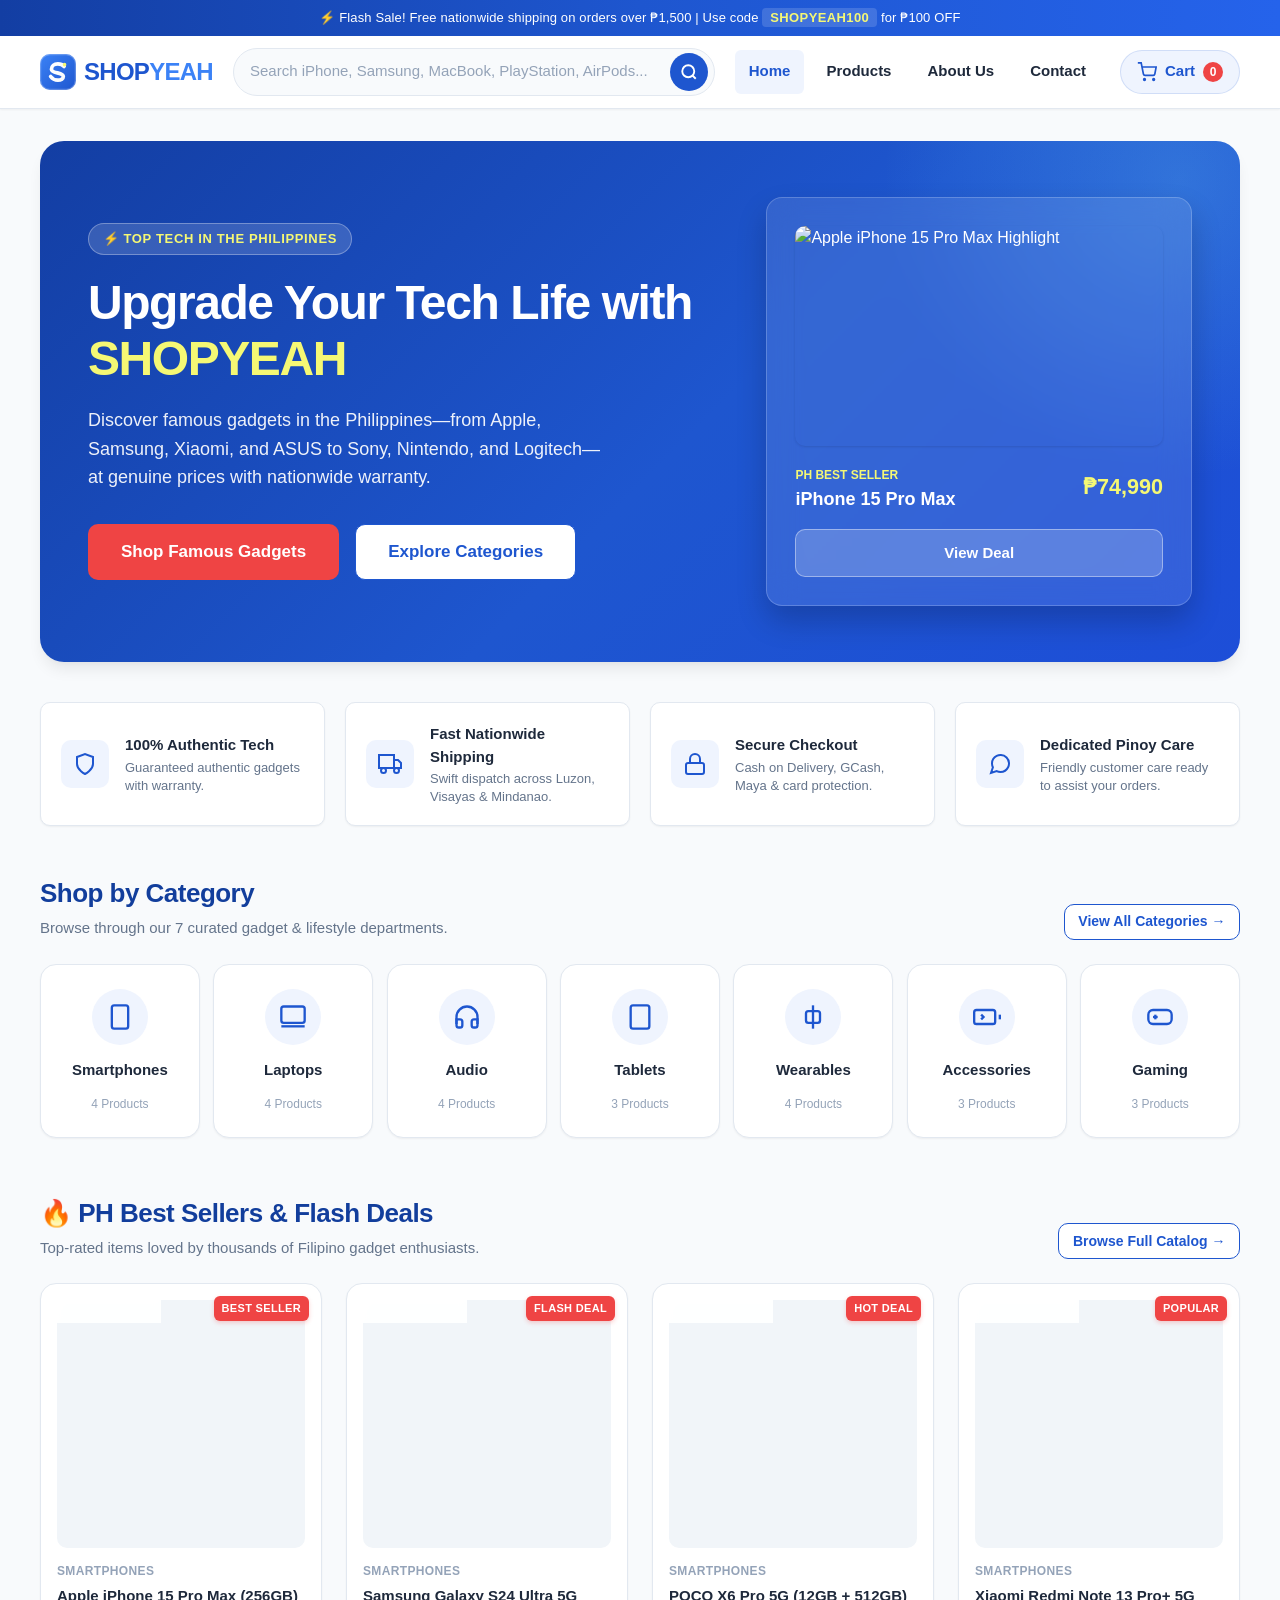
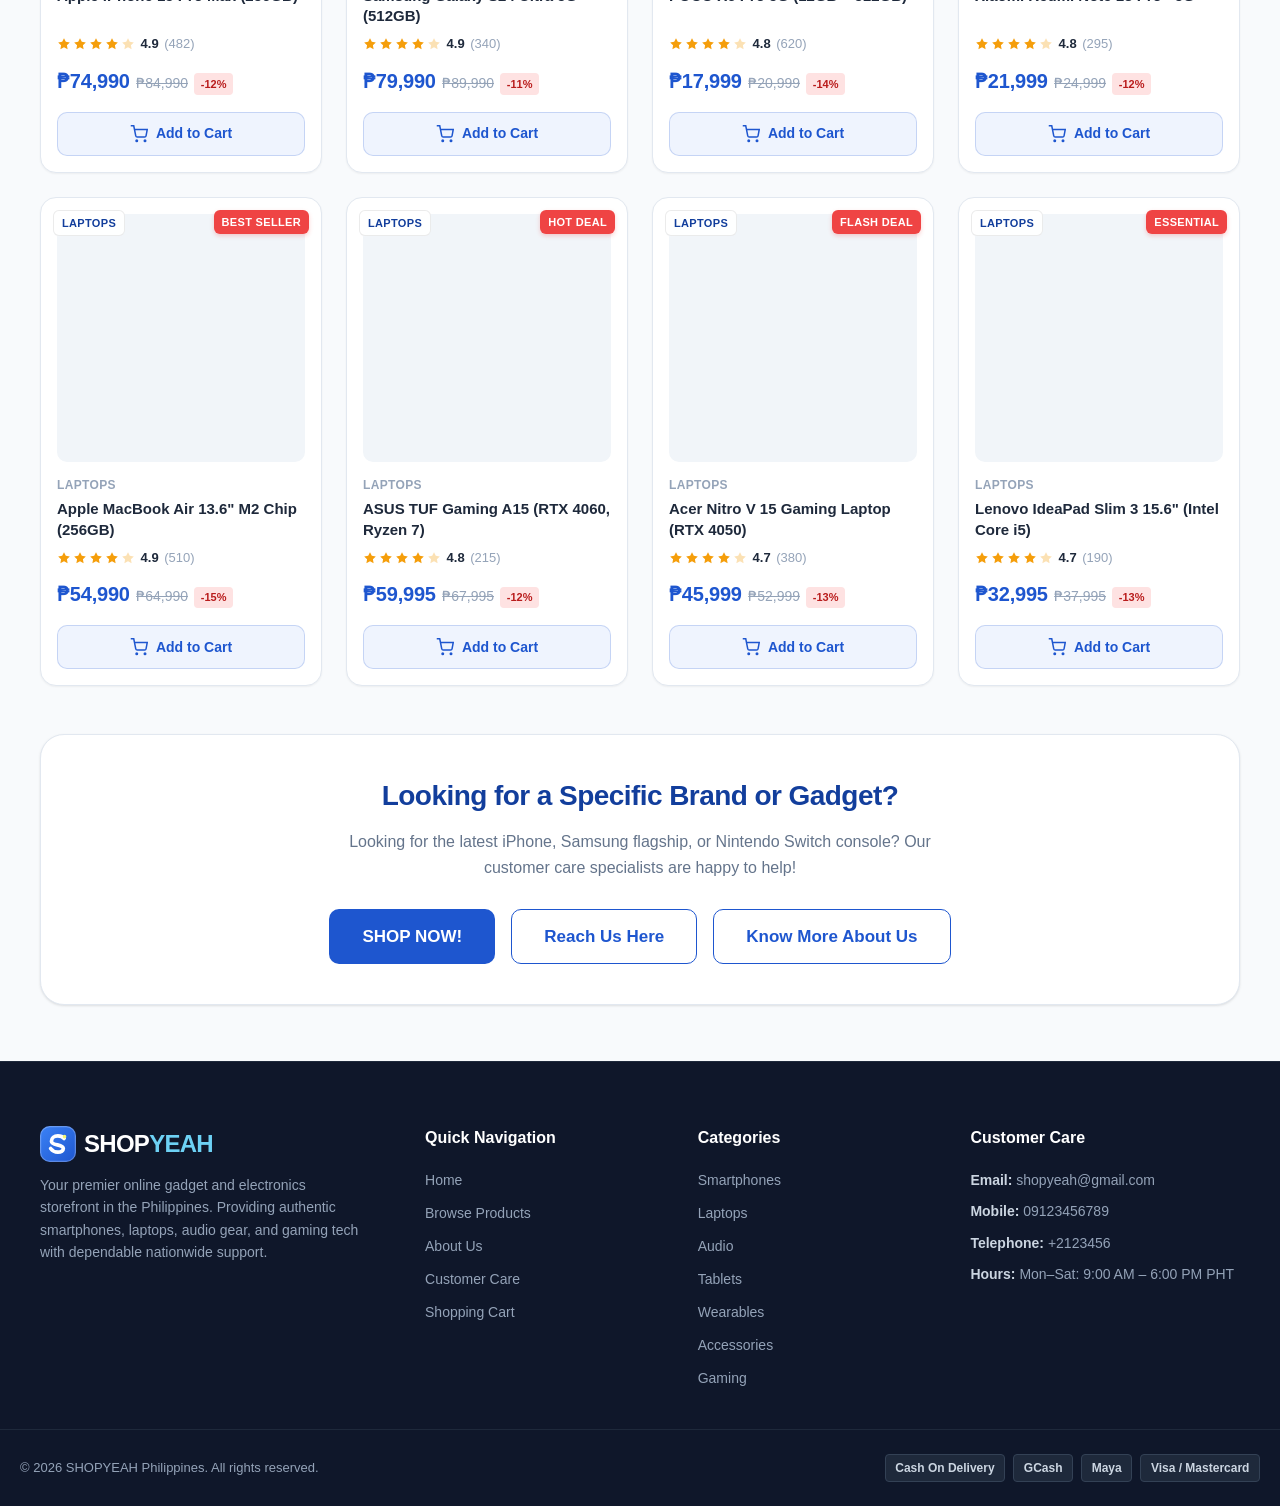
==== commit aa304246: "feat: add site favicon and enhance responsive styling across all pages" ====
--- a/index.html
+++ b/index.html
@@ -5,10 +5,11 @@
     <meta name="viewport" content="width=device-width, initial-scale=1.0">
     <title>SHOPYEAH - Top Gadgets & Electronics in the Philippines</title>
     <meta name="description" content="Shop popular smartphones, laptops, audio, tablets, wearables, accessories, and gaming consoles at SHOPYEAH. Fast nationwide delivery and cash on delivery.">
+    <link rel="icon" type="image/x-icon" href="favicon.ico">
     <link rel="stylesheet" href="style.css">
 </head>
 <body>
-    <!-- Top Announcement Bar (Kimstore-style) -->
+    <!-- Top Announcement Bar -->
     <div class="announcement-bar" role="region" aria-label="Promotional announcement">
         <span>⚡ Flash Sale! Free nationwide shipping on orders over ₱1,500 | Use code <strong>SHOPYEAH100</strong> for ₱100 OFF</span>
     </div>
@@ -124,7 +125,7 @@
 
     <!-- Main Content -->
     <main>
-        <!-- Hero Banner (Kimstore Style) -->
+        <!-- Hero Banner -->
         <section class="hero-banner" aria-label="Promotional Showcase">
             <div class="hero-grid">
                 <div class="hero-content">
@@ -300,11 +301,11 @@
         </section>
 
         <!-- Quick Actions & Brand Discovery Strip -->
-        <section style="background-color: var(--color-surface); border: 1px solid var(--color-border); border-radius: var(--radius-xl); padding: 2.5rem 2rem; text-align: center; margin-top: 3rem; box-shadow: var(--shadow-sm);">
-            <h2 style="font-size: 1.75rem; font-weight: 800; color: var(--color-primary-dark); margin-bottom: 0.75rem;">
+        <section class="brand-discovery-section">
+            <h2 class="brand-discovery-title">
                 Looking for a Specific Brand or Gadget?
             </h2>
-            <p style="color: var(--color-text-muted); max-width: 600px; margin: 0 auto 1.75rem; font-size: 1rem;">
+            <p class="brand-discovery-desc">
                 Looking for the latest iPhone, Samsung flagship, or Nintendo Switch console? Our customer care specialists are happy to help!
             </p>
             <div class="actions">
@@ -374,7 +375,7 @@
 
         <div class="footer-bottom">
             <div class="footer-bottom-container">
-                <p>&copy; 2026 SHOPYEAH Philippines. All rights reserved. Inspired by Kimstore.</p>
+                <p>&copy; 2026 SHOPYEAH Philippines. All rights reserved.</p>
                 <div class="payment-badges">
                     <span class="pay-pill">Cash On Delivery</span>
                     <span class="pay-pill">GCash</span>
--- a/style.css
+++ b/style.css
@@ -1,6 +1,6 @@
 /* ==========================================================================
    SHOPYEAH - Modern E-Commerce Storefront Stylesheet
-   Inspired by Kimstore.com with High-Performance Vanilla CSS3
+   Modern E-Commerce Storefront for Philippine Tech & Gadgets
    ========================================================================== */
 
 /* --------------------------------------------------------------------------
@@ -110,7 +110,7 @@
 }
 
 /* --------------------------------------------------------------------------
-   Announcement Bar (Kimstore-style Top Notification)
+   Announcement Bar (Top Notification)
    -------------------------------------------------------------------------- */
 .announcement-bar {
   background: linear-gradient(90deg, #133ea3 0%, var(--color-primary) 50%, #2563eb 100%);
@@ -943,7 +943,7 @@
 }
 
 /* --------------------------------------------------------------------------
-   Product Grid & Kimstore-Style Product Cards
+   Product Grid & Curated Product Cards
    -------------------------------------------------------------------------- */
 .product-grid {
   display: grid;
@@ -973,12 +973,14 @@
 /* Card Badges */
 .card-badges {
   position: absolute;
-  top: 1.5rem;
-  left: 1.5rem;
-  right: 1.5rem;
+  top: 0.75rem;
+  left: 0.75rem;
+  right: 0.75rem;
   display: flex;
   justify-content: space-between;
   align-items: flex-start;
+  gap: 0.35rem;
+  flex-wrap: wrap;
   z-index: 3;
   pointer-events: none;
 }
@@ -1084,7 +1086,8 @@
 .product-price-row {
   display: flex;
   align-items: baseline;
-  gap: 0.5rem;
+  gap: 0.4rem;
+  flex-wrap: wrap;
   margin-top: auto;
   margin-bottom: 1rem;
 }
@@ -1251,7 +1254,7 @@
 /* Cart Item Row */
 .cart-item-row {
   display: grid;
-  grid-template-columns: 80px 1fr auto auto;
+  grid-template-columns: 80px 1fr auto auto auto;
   gap: 1.25rem;
   align-items: center;
   padding: 1.25rem 0;
@@ -2036,7 +2039,8 @@
 .payment-badges {
   display: flex;
   align-items: center;
-  gap: 0.75rem;
+  flex-wrap: wrap;
+  gap: 0.5rem;
 }
 
 .pay-pill {
@@ -2050,10 +2054,47 @@
 }
 
 /* --------------------------------------------------------------------------
-   Responsive Media Queries
+   Brand Discovery Section & Actions
    -------------------------------------------------------------------------- */
-
-/* Tablet (1024px and below) */
+.brand-discovery-section {
+  background-color: var(--color-surface);
+  border: 1px solid var(--color-border);
+  border-radius: var(--radius-xl);
+  padding: 2.5rem 2rem;
+  text-align: center;
+  margin-top: 3rem;
+  box-shadow: var(--shadow-sm);
+}
+
+.brand-discovery-title {
+  font-size: 1.75rem;
+  font-weight: 800;
+  color: var(--color-primary-dark);
+  margin-bottom: 0.75rem;
+  letter-spacing: -0.02em;
+}
+
+.brand-discovery-desc {
+  color: var(--color-text-muted);
+  max-width: 600px;
+  margin: 0 auto 1.75rem;
+  font-size: 1rem;
+  line-height: 1.6;
+}
+
+.actions {
+  display: flex;
+  justify-content: center;
+  align-items: center;
+  gap: 1rem;
+  flex-wrap: wrap;
+}
+
+/* --------------------------------------------------------------------------
+   Responsive Media Queries (Universal Mobile & Tablet Support)
+   -------------------------------------------------------------------------- */
+
+/* Tablet & Smaller Desktops (1024px and below) */
 @media (max-width: 1024px) {
   .product-grid {
     grid-template-columns: repeat(3, 1fr);
@@ -2062,24 +2103,34 @@
 
   .category-grid {
     grid-template-columns: repeat(4, 1fr);
+    gap: 0.85rem;
   }
 
   .trust-strip {
     grid-template-columns: repeat(2, 1fr);
+    gap: 1rem;
   }
 
   .footer-top {
     grid-template-columns: 1fr 1fr;
-    gap: 2rem;
+    gap: 2.5rem 2rem;
+    padding: 3rem 1.25rem 2rem;
   }
 
   .hero-grid {
     grid-template-columns: 1fr;
     text-align: center;
+    gap: 2rem;
   }
 
   .hero-content {
     margin: 0 auto;
+    max-width: 100%;
+  }
+
+  .hero-description {
+    margin-left: auto;
+    margin-right: auto;
   }
 
   .hero-actions {
@@ -2087,28 +2138,56 @@
   }
 
   .hero-card {
-    max-width: 480px;
+    max-width: 460px;
     margin: 0 auto;
+    width: 100%;
   }
 
   .why-shop-grid {
     grid-template-columns: repeat(2, 1fr);
-  }
-}
-
-/* Mobile Screens (768px and below) */
+    gap: 1.25rem;
+  }
+
+  .cart-layout {
+    grid-template-columns: 1.2fr 0.8fr;
+    gap: 1.5rem;
+  }
+}
+
+/* Medium Tablets & Large Mobile Viewports (900px and below) */
+@media (max-width: 900px) {
+  .cart-layout {
+    grid-template-columns: 1fr;
+  }
+
+  .order-summary-card {
+    position: static;
+  }
+
+  .category-grid {
+    grid-template-columns: repeat(3, 1fr);
+  }
+}
+
+/* Mobile Screens & Small Tablets (768px and below) */
 @media (max-width: 768px) {
+  main {
+    padding: 1.5rem 1rem 2.75rem;
+  }
+
   .announcement-bar {
     font-size: 0.75rem;
-    padding: 0.4rem 0.75rem;
+    padding: 0.45rem 0.75rem;
+    line-height: 1.4;
   }
 
   .header-container {
     padding: 0.6rem 1rem;
+    gap: 0.75rem;
   }
 
   .header-search {
-    display: none; /* Accessible in mobile menu / dedicated page search */
+    display: none; /* Accessible in mobile drawer and catalog toolbar */
   }
 
   .nav-links {
@@ -2119,17 +2198,32 @@
     display: flex;
   }
 
+  .page-header {
+    margin-bottom: 1.5rem;
+  }
+
+  .page-title {
+    font-size: 1.85rem;
+  }
+
+  .page-subtitle {
+    font-size: 0.9375rem;
+  }
+
   .hero-banner {
-    padding: 2.25rem 1.5rem;
+    padding: 2.25rem 1.25rem;
     border-radius: var(--radius-lg);
+    margin-bottom: 2rem;
   }
 
   .hero-title {
     font-size: 2.15rem;
+    line-height: 1.2;
   }
 
   .hero-description {
     font-size: 1rem;
+    margin-bottom: 1.5rem;
   }
 
   .product-grid {
@@ -2137,37 +2231,100 @@
     gap: 1rem;
   }
 
-  .cart-layout {
-    grid-template-columns: 1fr;
-  }
-
   .contact-layout {
     grid-template-columns: 1fr;
+    gap: 2rem;
+  }
+
+  .contact-form-panel {
+    padding: 1.75rem 1.25rem;
   }
 
   .mission-vision-grid {
     grid-template-columns: 1fr;
+    gap: 1.25rem;
+    margin-bottom: 2.5rem;
+  }
+
+  .mv-card {
+    padding: 1.75rem 1.25rem;
   }
 
   .stats-strip {
     grid-template-columns: repeat(2, 1fr);
-    gap: 1.5rem;
-    padding: 2rem 1rem;
-  }
-
+    gap: 1.25rem;
+    padding: 2rem 1.25rem;
+    margin-bottom: 2.5rem;
+  }
+
+  .stat-item h3 {
+    font-size: 2rem;
+  }
+
+  /* Robust Mobile Cart Item Card Layout */
   .cart-item-row {
-    grid-template-columns: 60px 1fr;
-    gap: 0.75rem;
+    display: grid;
+    grid-template-columns: 68px 1fr auto;
+    grid-template-rows: auto auto;
+    grid-template-areas:
+      "thumb details remove"
+      "thumb qty subtotal";
+    gap: 0.5rem 0.75rem;
+    align-items: center;
+    padding: 1rem 0;
   }
 
   .cart-item-thumb {
-    width: 60px;
-    height: 60px;
+    grid-area: thumb;
+    width: 68px;
+    height: 68px;
+    align-self: start;
+    border-radius: var(--radius-sm);
+  }
+
+  .cart-item-details {
+    grid-area: details;
+    min-width: 0;
+  }
+
+  .cart-item-details .cart-item-title {
+    font-size: 0.875rem;
+    line-height: 1.3;
+    overflow-wrap: break-word;
+    word-break: break-word;
+  }
+
+  .cart-item-remove {
+    grid-area: remove;
+    align-self: start;
+    justify-self: end;
+    padding: 4px;
+  }
+
+  .qty-controller {
+    grid-area: qty;
+    justify-self: start;
+  }
+
+  .qty-btn {
+    width: 30px;
+    height: 30px;
+    font-size: 1rem;
+  }
+
+  .qty-input {
+    width: 36px;
+    height: 30px;
+    font-size: 0.875rem;
   }
 
   .cart-item-subtotal {
-    text-align: left;
-    margin-top: 0.25rem;
+    grid-area: subtotal;
+    justify-self: end;
+    text-align: right;
+    font-size: 1rem;
+    min-width: unset;
+    margin-top: 0;
   }
 
   .toast-container {
@@ -2181,62 +2338,414 @@
     width: 100%;
     max-width: 100%;
   }
-}
-
-/* Small Mobile Viewports (480px and below) */
-@media (max-width: 480px) {
-  main {
-    padding: 1.25rem 0.85rem 2.5rem;
-  }
-
-  .brand-logo {
-    font-size: 1.25rem;
-  }
-
-  .brand-logo svg {
-    width: 26px;
-    height: 26px;
-  }
-
-  .hero-title {
-    font-size: 1.85rem;
+
+  .catalog-toolbar {
+    padding: 1rem 0.85rem;
+  }
+
+  .toolbar-controls {
+    flex-direction: column;
+    align-items: stretch;
+    gap: 0.75rem;
+  }
+
+  .catalog-search-box {
+    max-width: 100%;
+  }
+
+  .catalog-sort-group {
+    display: flex;
+    align-items: center;
+    justify-content: space-between;
+    width: 100%;
+  }
+
+  .catalog-sort-select {
+    flex: 1;
+    max-width: calc(100% - 70px);
+  }
+}
+
+/* Phablets & Mobile Landscape (600px and below) */
+@media (max-width: 600px) {
+  .trust-strip {
+    grid-template-columns: 1fr;
+    gap: 0.75rem;
+    margin-bottom: 2rem;
   }
 
   .category-grid {
     grid-template-columns: repeat(2, 1fr);
-  }
-
-  .trust-strip {
+    gap: 0.65rem;
+    margin-bottom: 2.5rem;
+  }
+
+  .category-card {
+    padding: 1.15rem 0.65rem;
+  }
+
+  .why-shop-grid {
     grid-template-columns: 1fr;
+    gap: 1rem;
+    margin-bottom: 2.5rem;
   }
 
   .footer-top {
     grid-template-columns: 1fr;
+    gap: 2rem;
+    padding: 2.5rem 1rem 1.5rem;
+  }
+
+  .footer-brand p {
+    max-width: 100%;
   }
 
   .footer-bottom-container {
     flex-direction: column;
     text-align: center;
+    gap: 0.85rem;
+  }
+
+  .payment-badges {
+    justify-content: center;
+  }
+
+  .actions {
+    flex-direction: column;
+    gap: 0.75rem;
+    width: 100%;
+  }
+
+  .actions .btn {
+    width: 100%;
+  }
+
+  .brand-discovery-section {
+    padding: 1.75rem 1rem;
+    margin-top: 2rem;
+    border-radius: var(--radius-lg);
+  }
+
+  .brand-discovery-title {
+    font-size: 1.35rem;
+  }
+
+  .brand-discovery-desc {
+    font-size: 0.9375rem;
+    margin-bottom: 1.25rem;
+  }
+
+  .modal-overlay {
+    padding: 0.75rem;
+  }
+
+  .modal-content {
+    padding: 1.5rem 1rem;
+    border-radius: var(--radius-lg);
+    max-height: 92vh;
+  }
+
+  .modal-close-btn {
+    top: 0.75rem;
+    right: 0.75rem;
+  }
+
+  /* Prevent iOS automatic zoom on form input focus */
+  .form-input, .form-textarea, .form-select, .promo-input {
+    font-size: 16px;
+  }
+}
+
+/* Compact Mobile Screens (480px and below) */
+@media (max-width: 480px) {
+  main {
+    padding: 1.25rem 0.75rem 2.25rem;
+  }
+
+  .header-container {
+    padding: 0.5rem 0.75rem;
+  }
+
+  .brand-logo {
+    font-size: 1.1875rem;
+    gap: 0.35rem;
+  }
+
+  .brand-logo svg {
+    width: 28px;
+    height: 28px;
+  }
+
+  .cart-btn {
+    padding: 0.45rem 0.65rem;
+    font-size: 0.8125rem;
+    min-height: 38px;
+  }
+
+  .hamburger-btn {
+    width: 38px;
+    height: 38px;
+    padding: 6px;
+  }
+
+  .hero-banner {
+    padding: 1.75rem 1rem;
+  }
+
+  .hero-title {
+    font-size: 1.65rem;
+  }
+
+  .hero-actions {
+    flex-direction: column;
+    gap: 0.65rem;
+    width: 100%;
+  }
+
+  .hero-actions .btn {
+    width: 100%;
+  }
+
+  .hero-card {
+    padding: 1.25rem 0.85rem;
+  }
+
+  .hero-card-img {
+    height: 180px;
+  }
+
+  .section-title {
+    font-size: 1.35rem;
+  }
+
+  .section-subtitle {
+    font-size: 0.875rem;
+  }
+
+  /* Compact 2-column Product Cards */
+  .product-grid {
+    gap: 0.65rem;
+  }
+
+  .product-card {
+    padding: 0.75rem;
+    border-radius: var(--radius-md);
+  }
+
+  .card-badges {
+    top: 0.4rem;
+    left: 0.4rem;
+    right: 0.4rem;
+    gap: 0.25rem;
+  }
+
+  .badge-tag {
+    font-size: 0.625rem;
+    padding: 0.15rem 0.35rem;
+  }
+
+  /* In compact 2-column view, hide duplicate category badge on image to avoid overlap */
+  .badge-tag.badge-category {
+    display: none;
+  }
+
+  .product-category-text {
+    font-size: 0.7rem;
+    margin-bottom: 0.2rem;
+  }
+
+  .product-title {
+    font-size: 0.85rem;
+    height: 2.5em;
+    margin-bottom: 0.35rem;
+  }
+
+  .product-rating {
+    font-size: 0.75rem;
+    margin-bottom: 0.5rem;
+    gap: 0.25rem;
+  }
+
+  .stars-wrapper svg {
+    width: 12px;
+    height: 12px;
+  }
+
+  .product-price-row {
+    margin-bottom: 0.75rem;
+    gap: 0.2rem 0.35rem;
+  }
+
+  .current-price {
+    font-size: 1.05rem;
+  }
+
+  .original-price {
+    font-size: 0.75rem;
+  }
+
+  .discount-pill {
+    font-size: 0.625rem;
+    padding: 0.1rem 0.3rem;
+  }
+
+  .btn-add-cart {
+    padding: 0.5rem 0.5rem;
+    font-size: 0.8125rem;
+    min-height: 38px;
+    gap: 0.35rem;
+  }
+
+  .btn-add-cart svg {
+    width: 15px;
+    height: 15px;
+  }
+
+  .category-card {
+    padding: 1rem 0.5rem;
+    gap: 0.5rem;
+  }
+
+  .category-icon-wrapper {
+    width: 44px;
+    height: 44px;
+  }
+
+  .category-icon-wrapper svg {
+    width: 22px;
+    height: 22px;
+  }
+
+  .category-card h3 {
+    font-size: 0.8125rem;
+    overflow-wrap: break-word;
+    word-break: break-word;
   }
 
   .stats-strip {
     grid-template-columns: 1fr;
-  }
-
-  .why-shop-grid {
+    gap: 1rem;
+    padding: 1.5rem 1rem;
+  }
+
+  .stat-item h3 {
+    font-size: 1.85rem;
+  }
+
+  .about-hero h1 {
+    font-size: 1.7rem;
+  }
+
+  .about-hero p {
+    font-size: 0.9375rem;
+  }
+
+  .contact-card {
+    padding: 1rem 0.75rem;
+    gap: 0.75rem;
+  }
+
+  .contact-icon-box {
+    width: 40px;
+    height: 40px;
+  }
+
+  .contact-card-content {
+    min-width: 0;
+    overflow-wrap: break-word;
+    word-break: break-word;
+  }
+
+  .order-summary-card {
+    padding: 1.25rem 0.85rem;
+  }
+
+  .cart-items-panel {
+    padding: 1rem 0.75rem;
+  }
+}
+
+/* Extra-Small Mobile Screens (360px and below, e.g. iPhone SE 1st gen, 320px) */
+@media (max-width: 360px) {
+  main {
+    padding: 1rem 0.5rem 2rem;
+  }
+
+  .announcement-bar {
+    font-size: 0.6875rem;
+    padding: 0.35rem 0.5rem;
+  }
+
+  .brand-logo {
+    font-size: 1.05rem;
+  }
+
+  .brand-logo svg {
+    width: 24px;
+    height: 24px;
+  }
+
+  /* Compact Cart Button: show icon and count badge only on ultra-narrow screens */
+  .cart-btn span:not(.cart-badge) {
+    display: none;
+  }
+
+  .cart-btn {
+    padding: 0.4rem 0.55rem;
+    gap: 0.35rem;
+  }
+
+  .header-actions {
+    gap: 0.4rem;
+  }
+
+  .hero-title {
+    font-size: 1.45rem;
+  }
+
+  .hero-badge {
+    font-size: 0.7rem;
+    padding: 0.25rem 0.5rem;
+  }
+
+  /* Single-column product card view on ultra-narrow 320px screens */
+  .product-grid {
     grid-template-columns: 1fr;
-  }
-
-  .toolbar-controls {
-    flex-direction: column;
-    align-items: stretch;
-  }
-
-  .catalog-search-box {
-    max-width: 100%;
-  }
-
-  .catalog-sort-group {
-    justify-content: space-between;
-  }
-}
+    gap: 0.85rem;
+  }
+
+  .badge-tag.badge-category {
+    display: inline-block;
+  }
+
+  .category-grid {
+    grid-template-columns: repeat(2, 1fr);
+    gap: 0.5rem;
+  }
+
+  .cart-item-row {
+    grid-template-columns: 56px 1fr auto;
+    gap: 0.4rem 0.5rem;
+  }
+
+  .cart-item-thumb {
+    width: 56px;
+    height: 56px;
+  }
+
+  .qty-btn {
+    width: 26px;
+    height: 26px;
+    font-size: 0.9rem;
+  }
+
+  .qty-input {
+    width: 30px;
+    height: 26px;
+    font-size: 0.8125rem;
+  }
+
+  .cart-item-subtotal {
+    font-size: 0.9375rem;
+  }
+}
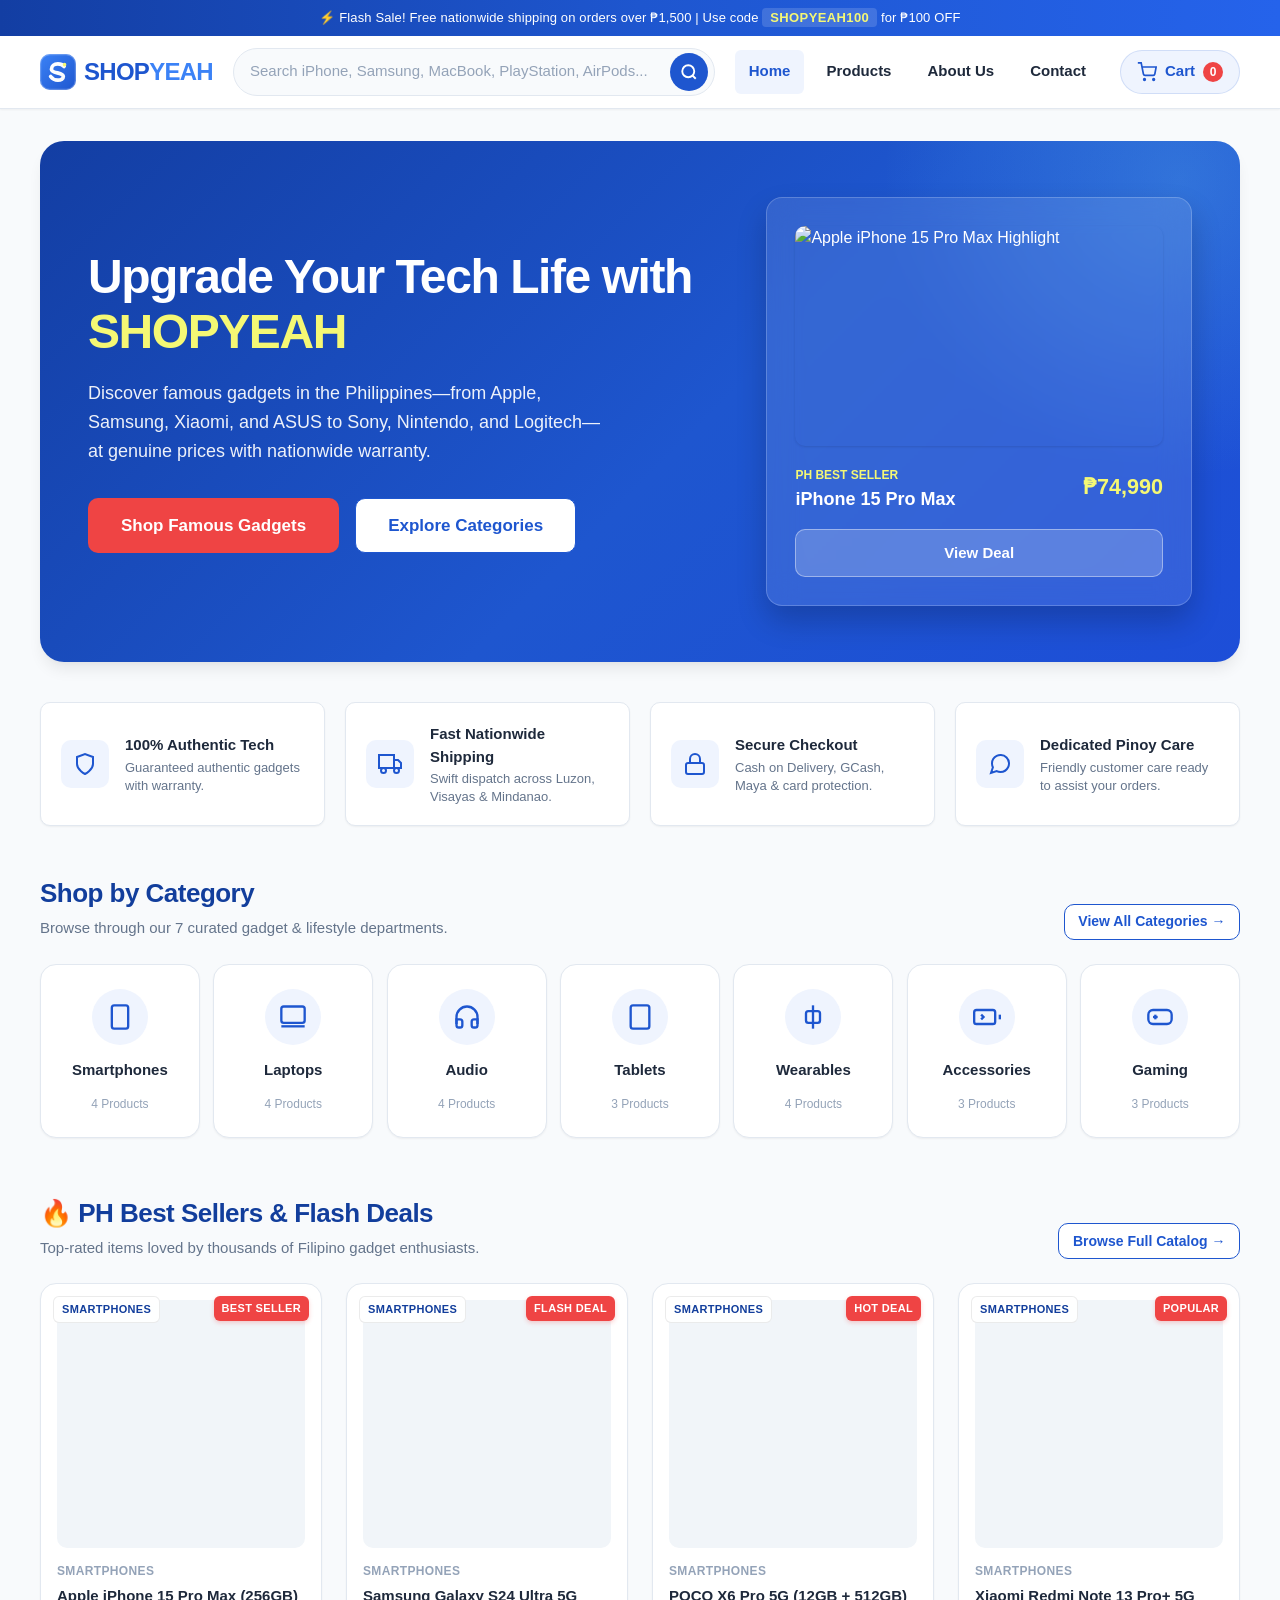
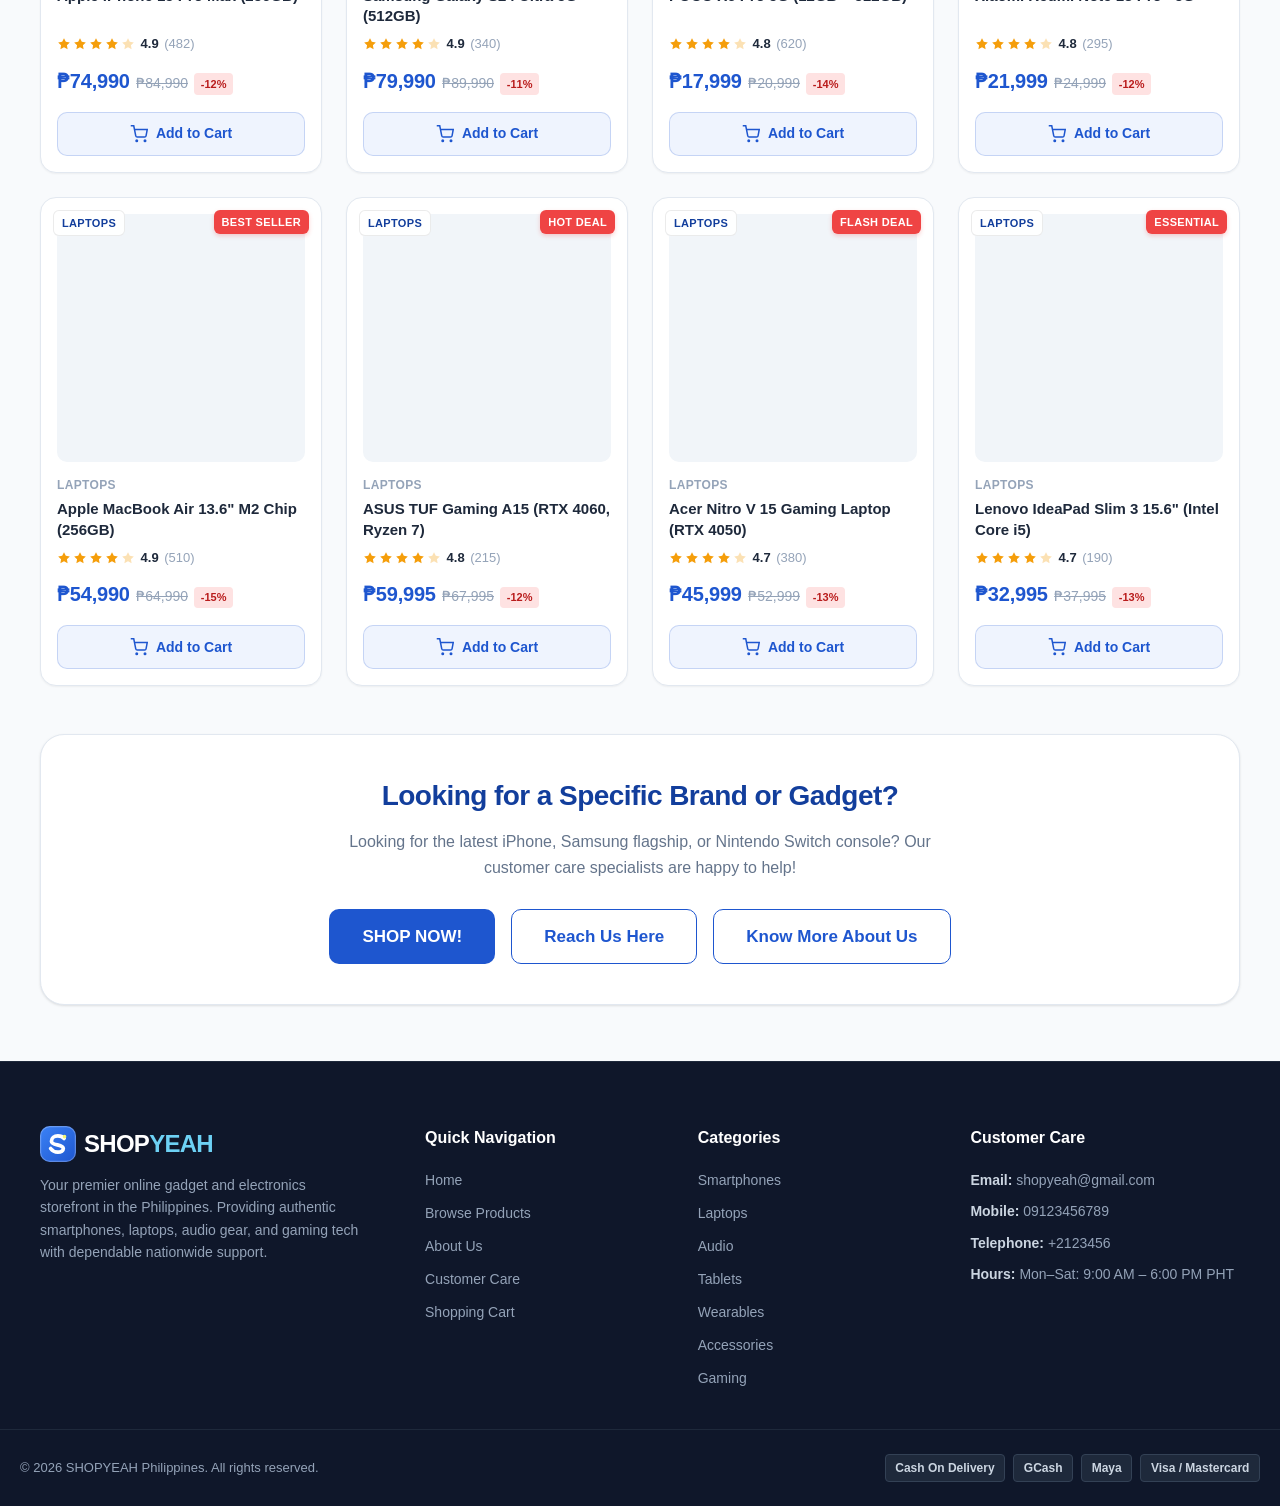
==== commit 51127f39: "refactor: format HTML structure and remove hero badge in index.html" ====
--- a/index.html
+++ b/index.html
@@ -1,17 +1,21 @@
 <!DOCTYPE html>
 <html lang="en">
+
 <head>
     <meta charset="UTF-8">
     <meta name="viewport" content="width=device-width, initial-scale=1.0">
     <title>SHOPYEAH - Top Gadgets & Electronics in the Philippines</title>
-    <meta name="description" content="Shop popular smartphones, laptops, audio, tablets, wearables, accessories, and gaming consoles at SHOPYEAH. Fast nationwide delivery and cash on delivery.">
+    <meta name="description"
+        content="Shop popular smartphones, laptops, audio, tablets, wearables, accessories, and gaming consoles at SHOPYEAH. Fast nationwide delivery and cash on delivery.">
     <link rel="icon" type="image/x-icon" href="favicon.ico">
     <link rel="stylesheet" href="style.css">
 </head>
+
 <body>
     <!-- Top Announcement Bar -->
     <div class="announcement-bar" role="region" aria-label="Promotional announcement">
-        <span>⚡ Flash Sale! Free nationwide shipping on orders over ₱1,500 | Use code <strong>SHOPYEAH100</strong> for ₱100 OFF</span>
+        <span>⚡ Flash Sale! Free nationwide shipping on orders over ₱1,500 | Use code <strong>SHOPYEAH100</strong> for
+            ₱100 OFF</span>
     </div>
 
     <!-- Sticky E-Commerce Header -->
@@ -31,8 +35,11 @@
                         </linearGradient>
                     </defs>
                     <rect width="44" height="44" rx="12" fill="url(#sy-logo-bg)" />
-                    <rect x="0.75" y="0.75" width="42.5" height="42.5" rx="11.25" stroke="rgba(255,255,255,0.25)" stroke-width="1.5" />
-                    <path d="M29.5 15.2C27.8 13.2 25 12 21.8 12C17.2 12 14 14.8 14 18.5C14 24 28.5 22.2 28.5 27.6C28.5 30 26 32 21.8 32C17.8 32 14.8 30 13 27.5" stroke="url(#sy-s-grad)" stroke-width="4.5" stroke-linecap="round" stroke-linejoin="round" />
+                    <rect x="0.75" y="0.75" width="42.5" height="42.5" rx="11.25" stroke="rgba(255,255,255,0.25)"
+                        stroke-width="1.5" />
+                    <path
+                        d="M29.5 15.2C27.8 13.2 25 12 21.8 12C17.2 12 14 14.8 14 18.5C14 24 28.5 22.2 28.5 27.6C28.5 30 26 32 21.8 32C17.8 32 14.8 30 13 27.5"
+                        stroke="url(#sy-s-grad)" stroke-width="4.5" stroke-linecap="round" stroke-linejoin="round" />
                     <circle cx="30" cy="13" r="2.2" fill="#f5f874" />
                 </svg>
                 <span>SHOP<span class="brand-highlight">YEAH</span></span>
@@ -41,14 +48,9 @@
             <!-- Integrated Header Search Bar -->
             <div class="header-search">
                 <form class="search-form header-search-form" role="search">
-                    <input 
-                        type="search" 
-                        class="search-input" 
-                        name="q" 
-                        placeholder="Search iPhone, Samsung, MacBook, PlayStation, AirPods..." 
-                        aria-label="Search products" 
-                        autocomplete="off" 
-                    />
+                    <input type="search" class="search-input" name="q"
+                        placeholder="Search iPhone, Samsung, MacBook, PlayStation, AirPods..."
+                        aria-label="Search products" autocomplete="off" />
                     <button type="submit" class="search-btn" aria-label="Submit search">
                         <svg viewBox="0 0 24 24" aria-hidden="true">
                             <circle cx="11" cy="11" r="8"></circle>
@@ -80,14 +82,8 @@
                     <span id="cart-badge" class="cart-badge" aria-label="0 items in cart">0</span>
                 </a>
 
-                <button 
-                    type="button" 
-                    class="hamburger-btn" 
-                    id="hamburger-btn" 
-                    aria-expanded="false" 
-                    aria-controls="mobile-nav" 
-                    aria-label="Toggle navigation menu"
-                >
+                <button type="button" class="hamburger-btn" id="hamburger-btn" aria-expanded="false"
+                    aria-controls="mobile-nav" aria-label="Toggle navigation menu">
                     <span></span>
                     <span></span>
                     <span></span>
@@ -105,13 +101,8 @@
             </ul>
             <div class="mobile-search-wrapper">
                 <form class="search-form mobile-search-form" role="search">
-                    <input 
-                        type="search" 
-                        class="search-input" 
-                        name="q" 
-                        placeholder="Search iPhone, MacBook, Sony..." 
-                        aria-label="Search products on mobile" 
-                    />
+                    <input type="search" class="search-input" name="q" placeholder="Search iPhone, MacBook, Sony..."
+                        aria-label="Search products on mobile" />
                     <button type="submit" class="search-btn" aria-label="Search">
                         <svg viewBox="0 0 24 24" aria-hidden="true">
                             <circle cx="11" cy="11" r="8"></circle>
@@ -129,14 +120,12 @@
         <section class="hero-banner" aria-label="Promotional Showcase">
             <div class="hero-grid">
                 <div class="hero-content">
-                    <div class="hero-badge">
-                        <span>⚡ Top Tech in the Philippines</span>
-                    </div>
                     <h1 class="hero-title">
                         Upgrade Your Tech Life with <span>SHOPYEAH</span>
                     </h1>
                     <p class="hero-description">
-                        Discover famous gadgets in the Philippines—from Apple, Samsung, Xiaomi, and ASUS to Sony, Nintendo, and Logitech—at genuine prices with nationwide warranty.
+                        Discover famous gadgets in the Philippines—from Apple, Samsung, Xiaomi, and ASUS to Sony,
+                        Nintendo, and Logitech—at genuine prices with nationwide warranty.
                     </p>
                     <div class="hero-actions">
                         <a href="product.html" class="btn btn-accent btn-lg">Shop Famous Gadgets</a>
@@ -146,19 +135,19 @@
 
                 <!-- Featured Hero Visual Card -->
                 <div class="hero-card">
-                    <img 
-                        src="https://images.unsplash.com/photo-1695048133142-1a20484d2569?auto=format&fit=crop&w=600&q=80" 
-                        alt="Apple iPhone 15 Pro Max Highlight" 
-                        class="hero-card-img"
-                    />
+                    <img src="https://images.unsplash.com/photo-1695048133142-1a20484d2569?auto=format&fit=crop&w=600&q=80"
+                        alt="Apple iPhone 15 Pro Max Highlight" class="hero-card-img" />
                     <div class="hero-card-meta">
                         <div>
-                            <span style="font-size: 0.75rem; text-transform: uppercase; color: var(--color-accent); font-weight: 700;">PH Best Seller</span>
+                            <span
+                                style="font-size: 0.75rem; text-transform: uppercase; color: var(--color-accent); font-weight: 700;">PH
+                                Best Seller</span>
                             <div class="hero-card-title">iPhone 15 Pro Max</div>
                         </div>
                         <div class="hero-card-price">₱74,990</div>
                     </div>
-                    <a href="product.html?search=iPhone" class="btn btn-block" style="background: rgba(255,255,255,0.2); border: 1px solid rgba(255,255,255,0.4); color: #fff;">
+                    <a href="product.html?search=iPhone" class="btn btn-block"
+                        style="background: rgba(255,255,255,0.2); border: 1px solid rgba(255,255,255,0.4); color: #fff;">
                         View Deal
                     </a>
                 </div>
@@ -169,7 +158,9 @@
         <section class="trust-strip" aria-label="Customer Guarantees">
             <div class="trust-item">
                 <div class="trust-icon-box">
-                    <svg viewBox="0 0 24 24"><path d="M12 22s8-4 8-10V5l-8-3-8 3v7c0 6 8 10 8 10z"></path></svg>
+                    <svg viewBox="0 0 24 24">
+                        <path d="M12 22s8-4 8-10V5l-8-3-8 3v7c0 6 8 10 8 10z"></path>
+                    </svg>
                 </div>
                 <div>
                     <h4>100% Authentic Tech</h4>
@@ -179,7 +170,12 @@
 
             <div class="trust-item">
                 <div class="trust-icon-box">
-                    <svg viewBox="0 0 24 24"><rect x="1" y="3" width="15" height="13"></rect><polygon points="16 8 20 8 23 11 23 16 16 16 16 8"></polygon><circle cx="5.5" cy="18.5" r="2.5"></circle><circle cx="18.5" cy="18.5" r="2.5"></circle></svg>
+                    <svg viewBox="0 0 24 24">
+                        <rect x="1" y="3" width="15" height="13"></rect>
+                        <polygon points="16 8 20 8 23 11 23 16 16 16 16 8"></polygon>
+                        <circle cx="5.5" cy="18.5" r="2.5"></circle>
+                        <circle cx="18.5" cy="18.5" r="2.5"></circle>
+                    </svg>
                 </div>
                 <div>
                     <h4>Fast Nationwide Shipping</h4>
@@ -189,7 +185,10 @@
 
             <div class="trust-item">
                 <div class="trust-icon-box">
-                    <svg viewBox="0 0 24 24"><rect x="3" y="11" width="18" height="11" rx="2" ry="2"></rect><path d="M7 11V7a5 5 0 0 1 10 0v4"></path></svg>
+                    <svg viewBox="0 0 24 24">
+                        <rect x="3" y="11" width="18" height="11" rx="2" ry="2"></rect>
+                        <path d="M7 11V7a5 5 0 0 1 10 0v4"></path>
+                    </svg>
                 </div>
                 <div>
                     <h4>Secure Checkout</h4>
@@ -199,7 +198,11 @@
 
             <div class="trust-item">
                 <div class="trust-icon-box">
-                    <svg viewBox="0 0 24 24"><path d="M21 11.5a8.38 8.38 0 0 1-.9 3.8 8.5 8.5 0 0 1-7.6 4.7 8.38 8.38 0 0 1-3.8-.9L3 21l1.9-5.7a8.38 8.38 0 0 1-.9-3.8 8.5 8.5 0 0 1 4.7-7.6 8.38 8.38 0 0 1 3.8-.9h.5a8.48 8.48 0 0 1 8 8v.5z"></path></svg>
+                    <svg viewBox="0 0 24 24">
+                        <path
+                            d="M21 11.5a8.38 8.38 0 0 1-.9 3.8 8.5 8.5 0 0 1-7.6 4.7 8.38 8.38 0 0 1-3.8-.9L3 21l1.9-5.7a8.38 8.38 0 0 1-.9-3.8 8.5 8.5 0 0 1 4.7-7.6 8.38 8.38 0 0 1 3.8-.9h.5a8.48 8.48 0 0 1 8 8v.5z">
+                        </path>
+                    </svg>
                 </div>
                 <div>
                     <h4>Dedicated Pinoy Care</h4>
@@ -222,7 +225,10 @@
                 <!-- 1. Smartphones -->
                 <a href="product.html?category=Smartphones" class="category-card">
                     <div class="category-icon-wrapper">
-                        <svg viewBox="0 0 24 24"><rect x="5" y="2" width="14" height="20" rx="2" ry="2"></rect><line x1="12" y1="18" x2="12.01" y2="18"></line></svg>
+                        <svg viewBox="0 0 24 24">
+                            <rect x="5" y="2" width="14" height="20" rx="2" ry="2"></rect>
+                            <line x1="12" y1="18" x2="12.01" y2="18"></line>
+                        </svg>
                     </div>
                     <h3>Smartphones</h3>
                     <span>4 Products</span>
@@ -231,7 +237,10 @@
                 <!-- 2. Laptops -->
                 <a href="product.html?category=Laptops" class="category-card">
                     <div class="category-icon-wrapper">
-                        <svg viewBox="0 0 24 24"><rect x="2" y="3" width="20" height="14" rx="2" ry="2"></rect><line x1="2" y1="20" x2="22" y2="20"></line></svg>
+                        <svg viewBox="0 0 24 24">
+                            <rect x="2" y="3" width="20" height="14" rx="2" ry="2"></rect>
+                            <line x1="2" y1="20" x2="22" y2="20"></line>
+                        </svg>
                     </div>
                     <h3>Laptops</h3>
                     <span>4 Products</span>
@@ -240,7 +249,12 @@
                 <!-- 3. Audio -->
                 <a href="product.html?category=Audio" class="category-card">
                     <div class="category-icon-wrapper">
-                        <svg viewBox="0 0 24 24"><path d="M3 18v-6a9 9 0 0 1 18 0v6"></path><path d="M21 19a2 2 0 0 1-2 2h-1a2 2 0 0 1-2-2v-3a2 2 0 0 1 2-2h3zM3 19a2 2 0 0 0 2 2h1a2 2 0 0 0 2-2v-3a2 2 0 0 0-2-2H3z"></path></svg>
+                        <svg viewBox="0 0 24 24">
+                            <path d="M3 18v-6a9 9 0 0 1 18 0v6"></path>
+                            <path
+                                d="M21 19a2 2 0 0 1-2 2h-1a2 2 0 0 1-2-2v-3a2 2 0 0 1 2-2h3zM3 19a2 2 0 0 0 2 2h1a2 2 0 0 0 2-2v-3a2 2 0 0 0-2-2H3z">
+                            </path>
+                        </svg>
                     </div>
                     <h3>Audio</h3>
                     <span>4 Products</span>
@@ -249,7 +263,10 @@
                 <!-- 4. Tablets -->
                 <a href="product.html?category=Tablets" class="category-card">
                     <div class="category-icon-wrapper">
-                        <svg viewBox="0 0 24 24"><rect x="4" y="2" width="16" height="20" rx="2" ry="2"></rect><line x1="12" y1="18" x2="12.01" y2="18"></line></svg>
+                        <svg viewBox="0 0 24 24">
+                            <rect x="4" y="2" width="16" height="20" rx="2" ry="2"></rect>
+                            <line x1="12" y1="18" x2="12.01" y2="18"></line>
+                        </svg>
                     </div>
                     <h3>Tablets</h3>
                     <span>3 Products</span>
@@ -258,7 +275,10 @@
                 <!-- 5. Wearables -->
                 <a href="product.html?category=Wearables" class="category-card">
                     <div class="category-icon-wrapper">
-                        <svg viewBox="0 0 24 24"><rect x="6" y="7" width="12" height="10" rx="2"></rect><polyline points="12 2 12 7 12 17 12 22"></polyline></svg>
+                        <svg viewBox="0 0 24 24">
+                            <rect x="6" y="7" width="12" height="10" rx="2"></rect>
+                            <polyline points="12 2 12 7 12 17 12 22"></polyline>
+                        </svg>
                     </div>
                     <h3>Wearables</h3>
                     <span>4 Products</span>
@@ -267,7 +287,11 @@
                 <!-- 6. Accessories -->
                 <a href="product.html?category=Accessories" class="category-card">
                     <div class="category-icon-wrapper">
-                        <svg viewBox="0 0 24 24"><rect x="1" y="6" width="18" height="12" rx="2"></rect><path d="M23 10v4"></path><polyline points="7 10 9 12 7 14"></polyline></svg>
+                        <svg viewBox="0 0 24 24">
+                            <rect x="1" y="6" width="18" height="12" rx="2"></rect>
+                            <path d="M23 10v4"></path>
+                            <polyline points="7 10 9 12 7 14"></polyline>
+                        </svg>
                     </div>
                     <h3>Accessories</h3>
                     <span>3 Products</span>
@@ -276,7 +300,13 @@
                 <!-- 7. Gaming -->
                 <a href="product.html?category=Gaming" class="category-card">
                     <div class="category-icon-wrapper">
-                        <svg viewBox="0 0 24 24"><line x1="6" y1="12" x2="10" y2="12"></line><line x1="8" y1="10" x2="8" y2="14"></line><line x1="15" y1="11" x2="15.01" y2="11"></line><line x1="18" y1="13" x2="18.01" y2="13"></line><rect x="2" y="6" width="20" height="12" rx="4"></rect></svg>
+                        <svg viewBox="0 0 24 24">
+                            <line x1="6" y1="12" x2="10" y2="12"></line>
+                            <line x1="8" y1="10" x2="8" y2="14"></line>
+                            <line x1="15" y1="11" x2="15.01" y2="11"></line>
+                            <line x1="18" y1="13" x2="18.01" y2="13"></line>
+                            <rect x="2" y="6" width="20" height="12" rx="4"></rect>
+                        </svg>
                     </div>
                     <h3>Gaming</h3>
                     <span>3 Products</span>
@@ -306,7 +336,8 @@
                 Looking for a Specific Brand or Gadget?
             </h2>
             <p class="brand-discovery-desc">
-                Looking for the latest iPhone, Samsung flagship, or Nintendo Switch console? Our customer care specialists are happy to help!
+                Looking for the latest iPhone, Samsung flagship, or Nintendo Switch console? Our customer care
+                specialists are happy to help!
             </p>
             <div class="actions">
                 <a href="product.html" class="btn btn-lg">SHOP NOW!</a>
@@ -329,14 +360,18 @@
                             </linearGradient>
                         </defs>
                         <rect width="44" height="44" rx="12" fill="url(#sy-footer-logo-bg)" />
-                        <rect x="0.75" y="0.75" width="42.5" height="42.5" rx="11.25" stroke="rgba(255,255,255,0.25)" stroke-width="1.5" />
-                        <path d="M29.5 15.2C27.8 13.2 25 12 21.8 12C17.2 12 14 14.8 14 18.5C14 24 28.5 22.2 28.5 27.6C28.5 30 26 32 21.8 32C17.8 32 14.8 30 13 27.5" stroke="#ffffff" stroke-width="4.5" stroke-linecap="round" stroke-linejoin="round" />
+                        <rect x="0.75" y="0.75" width="42.5" height="42.5" rx="11.25" stroke="rgba(255,255,255,0.25)"
+                            stroke-width="1.5" />
+                        <path
+                            d="M29.5 15.2C27.8 13.2 25 12 21.8 12C17.2 12 14 14.8 14 18.5C14 24 28.5 22.2 28.5 27.6C28.5 30 26 32 21.8 32C17.8 32 14.8 30 13 27.5"
+                            stroke="#ffffff" stroke-width="4.5" stroke-linecap="round" stroke-linejoin="round" />
                         <circle cx="30" cy="13" r="2.2" fill="#f5f874" />
                     </svg>
                     <span>SHOP<span style="color:var(--color-tertiary)">YEAH</span></span>
                 </a>
                 <p>
-                    Your premier online gadget and electronics storefront in the Philippines. Providing authentic smartphones, laptops, audio gear, and gaming tech with dependable nationwide support.
+                    Your premier online gadget and electronics storefront in the Philippines. Providing authentic
+                    smartphones, laptops, audio gear, and gaming tech with dependable nationwide support.
                 </p>
             </div>
 
@@ -389,4 +424,5 @@
     <!-- Shared Application Script -->
     <script src="app.js"></script>
 </body>
+
 </html>
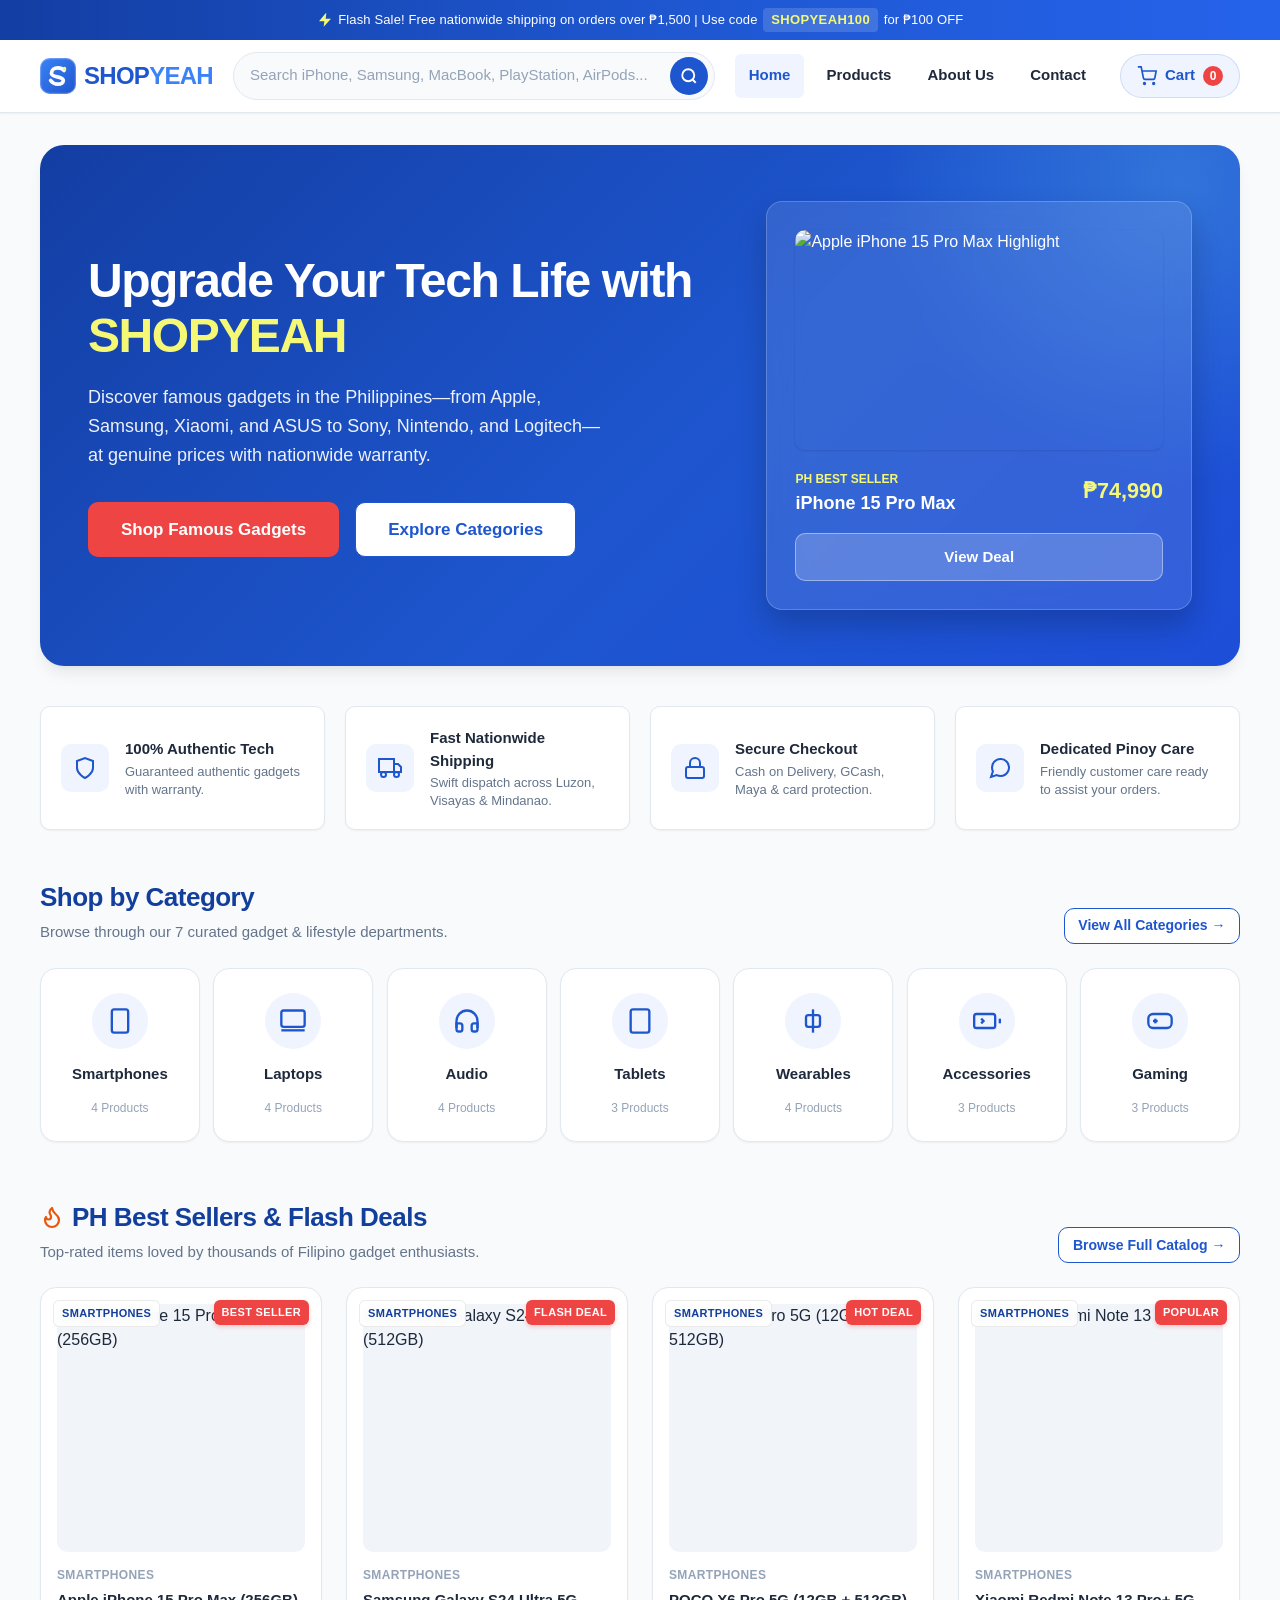
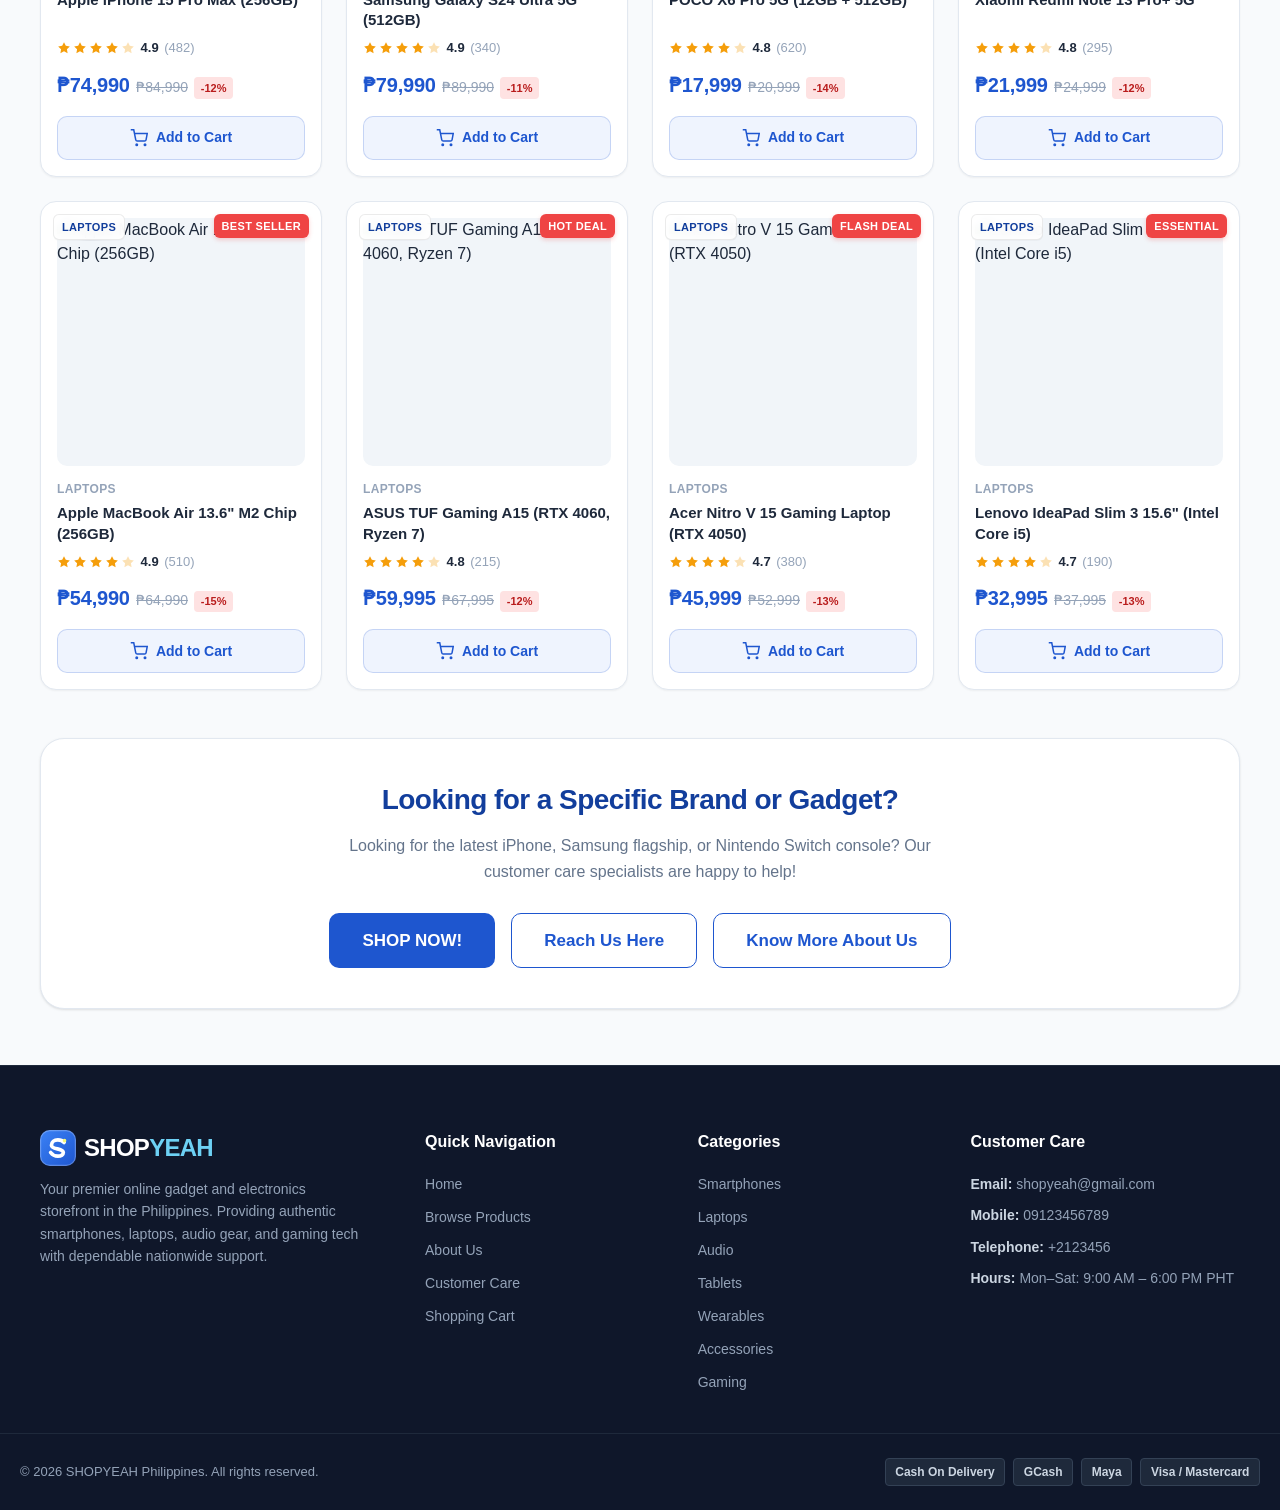
==== commit e7c293a8: "feat: replace plain text emojis with accessible SVGs across UI components" ====
--- a/index.html
+++ b/index.html
@@ -14,8 +14,7 @@
 <body>
     <!-- Top Announcement Bar -->
     <div class="announcement-bar" role="region" aria-label="Promotional announcement">
-        <span>⚡ Flash Sale! Free nationwide shipping on orders over ₱1,500 | Use code <strong>SHOPYEAH100</strong> for
-            ₱100 OFF</span>
+        <span><svg class="announcement-icon" viewBox="0 0 24 24" fill="currentColor" aria-hidden="true"><path d="M13 2L3 14h8l-1 8 11-12h-8l1-8z" /></svg>Flash Sale! Free nationwide shipping on orders over ₱1,500 | Use code <strong>SHOPYEAH100</strong> for ₱100 OFF</span>
     </div>
 
     <!-- Sticky E-Commerce Header -->
@@ -318,7 +317,12 @@
         <section id="flash-deals" aria-label="Featured Products">
             <div class="section-header">
                 <div>
-                    <h2 class="section-title">🔥 PH Best Sellers & Flash Deals</h2>
+                    <h2 class="section-title">
+                        <svg class="section-title-icon flame-icon" viewBox="0 0 24 24" width="24" height="24" fill="none" stroke="currentColor" stroke-width="2.2" stroke-linecap="round" stroke-linejoin="round" aria-hidden="true">
+                            <path d="M8.5 14.5A2.5 2.5 0 0 0 11 12c0-1.38-.5-2-1-3-1.072-2.143-.224-4.054 2-6 .5 2.5 2 4.9 4 6.5 2 1.6 3 3.5 3 5.5a7 7 0 1 1-14 0c0-1.153.433-2.294 1-3a2.5 2.5 0 0 0 2.5 2.5z"></path>
+                        </svg>
+                        <span>PH Best Sellers &amp; Flash Deals</span>
+                    </h2>
                     <p class="section-subtitle">Top-rated items loved by thousands of Filipino gadget enthusiasts.</p>
                 </div>
                 <a href="product.html" class="btn btn-secondary btn-sm">Browse Full Catalog &rarr;</a>
--- a/style.css
+++ b/style.css
@@ -136,6 +136,23 @@
   letter-spacing: 0.03em;
 }
 
+.announcement-bar span {
+  display: inline-flex;
+  align-items: center;
+  justify-content: center;
+  flex-wrap: wrap;
+  gap: 0.35rem;
+}
+
+.announcement-icon {
+  width: 16px;
+  height: 16px;
+  color: var(--color-accent);
+  flex-shrink: 0;
+  display: inline-block;
+  vertical-align: middle;
+}
+
 /* --------------------------------------------------------------------------
    Sticky E-Commerce Header
    -------------------------------------------------------------------------- */
@@ -735,6 +752,15 @@
   font-weight: 800;
   color: var(--color-primary-dark);
   letter-spacing: -0.02em;
+  display: inline-flex;
+  align-items: center;
+  gap: 0.5rem;
+}
+
+.section-title-icon.flame-icon {
+  color: #ea580c;
+  flex-shrink: 0;
+  display: inline-block;
 }
 
 .section-subtitle {
@@ -902,10 +928,17 @@
   color: var(--color-text-light);
   display: none;
   padding: 4px;
+  align-items: center;
+  justify-content: center;
+  transition: color var(--transition-fast);
+}
+
+.catalog-search-clear:hover {
+  color: var(--color-text);
 }
 
 .catalog-search-clear.visible {
-  display: block;
+  display: inline-flex;
 }
 
 .catalog-sort-group {
@@ -1494,6 +1527,29 @@
   color: var(--color-text-muted);
 }
 
+.shipping-unlocked-msg {
+  display: inline-flex;
+  align-items: center;
+  gap: 0.35rem;
+}
+
+.celebration-icon {
+  color: var(--color-success);
+  flex-shrink: 0;
+}
+
+.checkout-trust-pill {
+  display: inline-flex;
+  align-items: center;
+  gap: 0.3rem;
+}
+
+.badge-lock-icon,
+.lock-icon {
+  color: var(--color-primary);
+  flex-shrink: 0;
+}
+
 /* --------------------------------------------------------------------------
    Modal Dialogs (Checkout & Confirmation)
    -------------------------------------------------------------------------- */
@@ -1550,6 +1606,10 @@
   cursor: pointer;
   padding: 0.25rem;
   line-height: 1;
+  display: inline-flex;
+  align-items: center;
+  justify-content: center;
+  transition: color var(--transition-fast);
 }
 
 .modal-close-btn:hover {
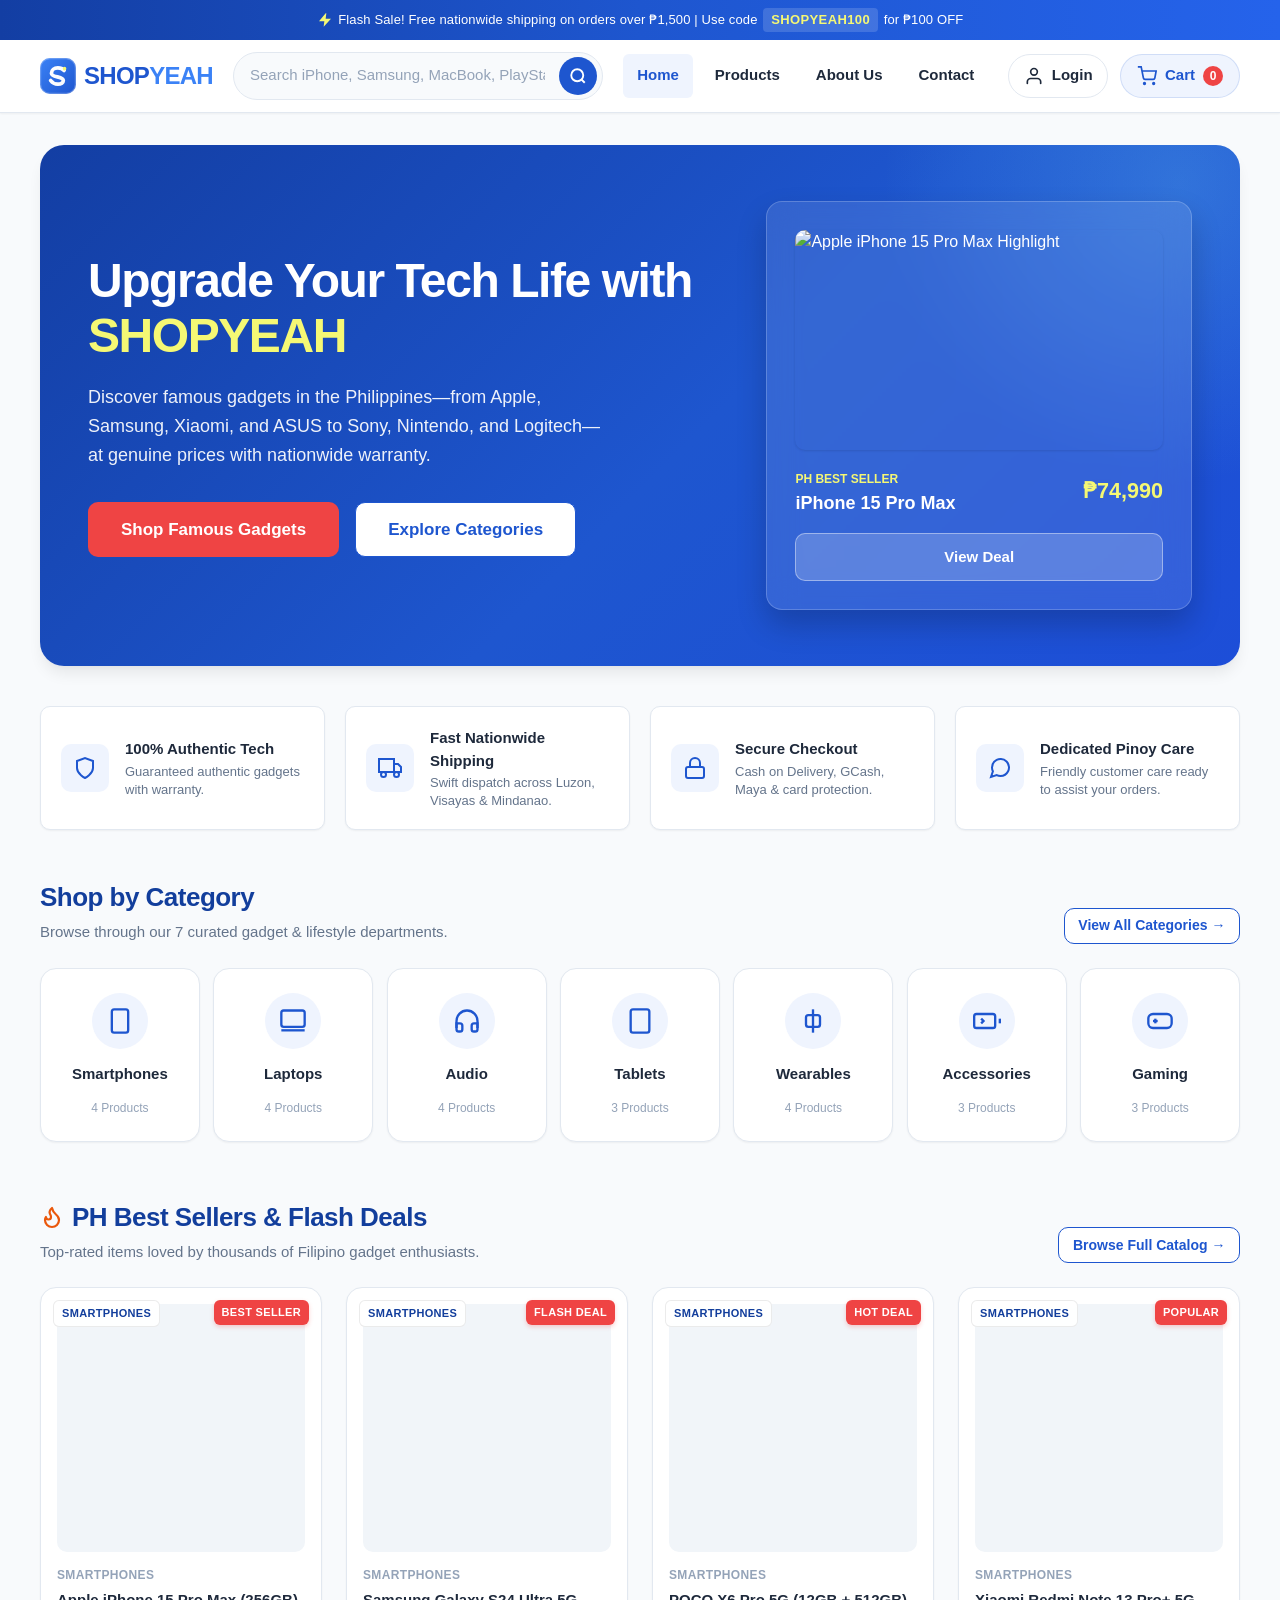
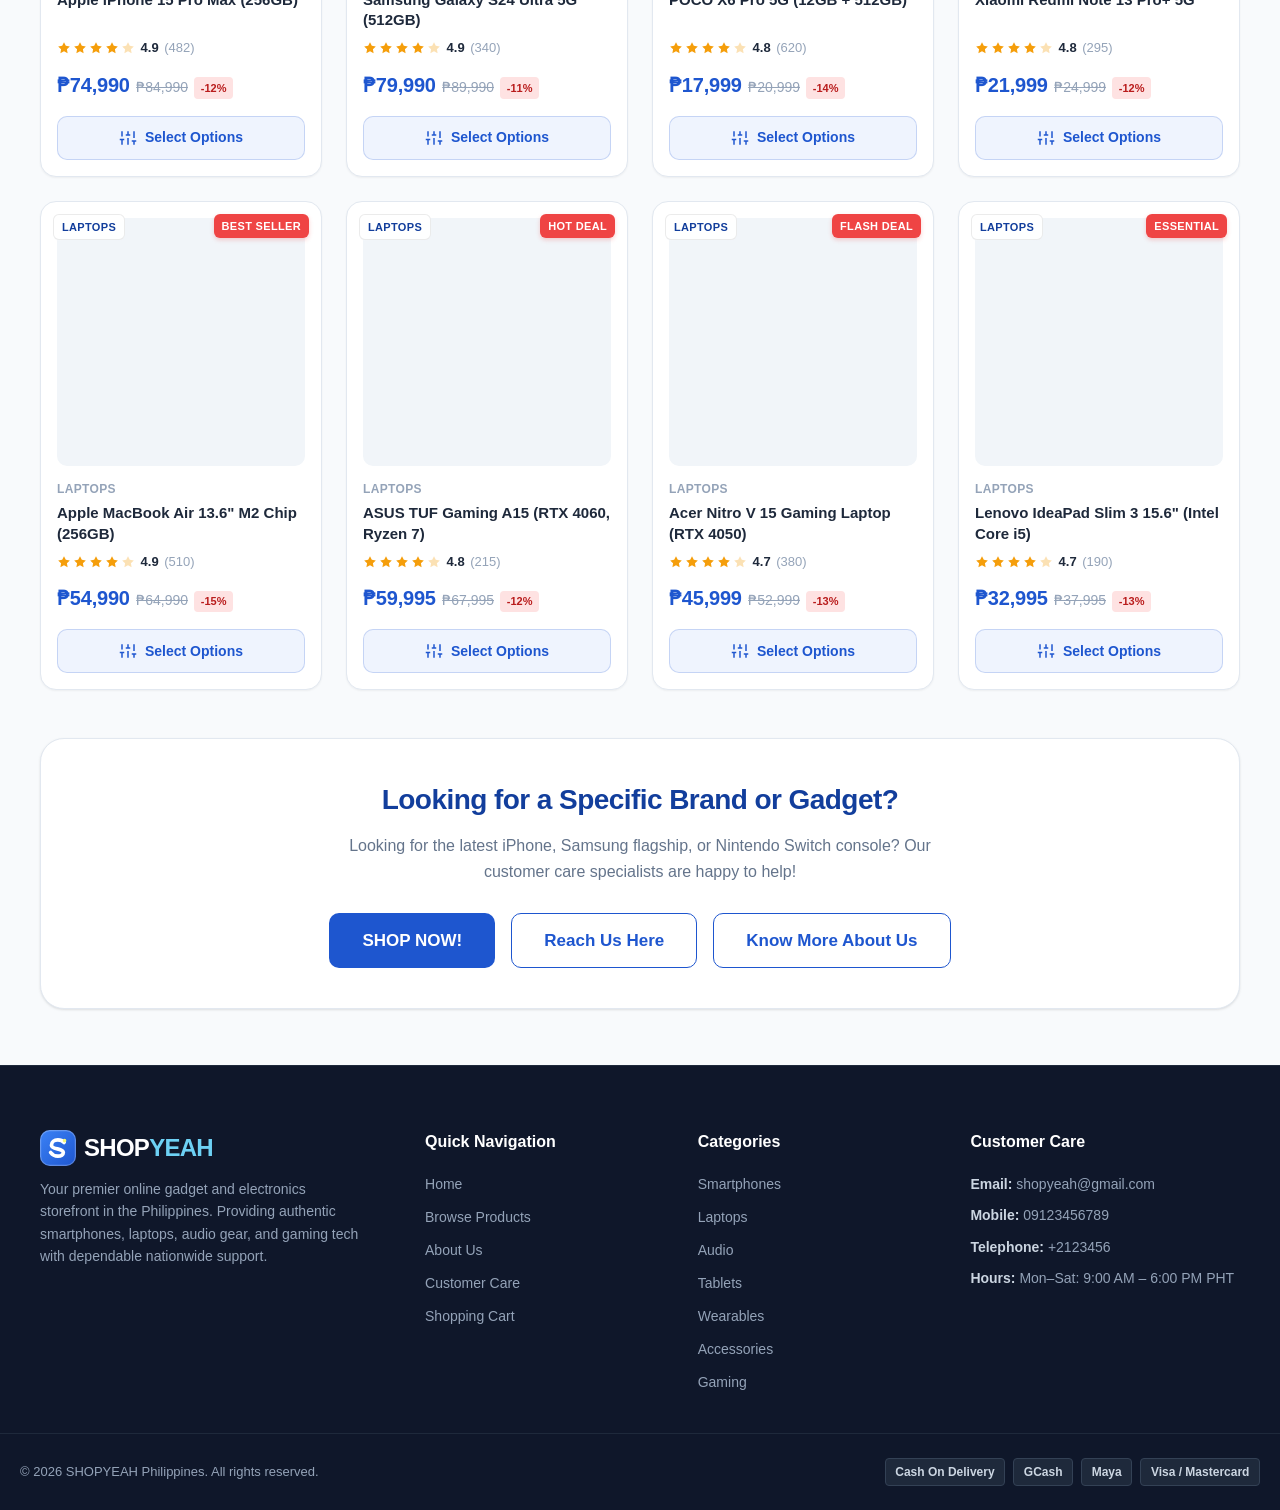
==== commit 3bc7d676: "docs: add codebase agent reference guide and update all pages and stylesheets" ====
--- a/index.html
+++ b/index.html
@@ -71,6 +71,13 @@
 
             <!-- Header Actions -->
             <div class="header-actions">
+                <a href="login.html" class="account-btn" id="account-link" aria-label="Log in or create an account">
+                    <svg viewBox="0 0 24 24" aria-hidden="true">
+                        <path d="M20 21v-2a4 4 0 0 0-4-4H8a4 4 0 0 0-4 4v2"></path>
+                        <circle cx="12" cy="7" r="4"></circle>
+                    </svg>
+                    <span id="account-label">Login</span>
+                </a>
                 <a href="cart.html" class="cart-btn" aria-label="View shopping cart">
                     <svg viewBox="0 0 24 24" aria-hidden="true">
                         <circle cx="9" cy="21" r="1"></circle>
@@ -97,6 +104,7 @@
                 <li><a href="product.html">Products</a></li>
                 <li><a href="aboutus.html">About Us</a></li>
                 <li><a href="contact.html">Contact Us</a></li>
+                <li><a href="login.html" id="mobile-account-link">Login</a></li>
             </ul>
             <div class="mobile-search-wrapper">
                 <form class="search-form mobile-search-form" role="search">
--- a/style.css
+++ b/style.css
@@ -2809,3 +2809,806 @@
     font-size: 0.9375rem;
   }
 }
+
+/* ==========================================================================
+   Product Detail Modal (options, Add to Cart, Buy Now)
+   ========================================================================== */
+
+/* Card: clickable image and title */
+.product-image-container[data-open-product] {
+  cursor: pointer;
+}
+
+.product-open-btn {
+  background: none;
+  border: 0;
+  padding: 0;
+  margin: 0;
+  font: inherit;
+  color: inherit;
+  text-align: left;
+  cursor: pointer;
+  line-height: inherit;
+}
+
+.product-open-btn:hover {
+  color: var(--color-primary);
+}
+
+/* Dialog shell */
+.pd-content {
+  max-width: 980px;
+  padding: 0;
+  overflow: hidden;
+}
+
+.pd-close {
+  z-index: 5;
+  width: 40px;
+  height: 40px;
+  top: 0.9rem;
+  right: 0.9rem;
+  border-radius: var(--radius-full);
+  background: rgba(255, 255, 255, 0.92);
+  box-shadow: var(--shadow-sm);
+}
+
+.pd-layout {
+  display: grid;
+  grid-template-columns: minmax(0, 5fr) minmax(0, 6fr);
+  max-height: 90vh;
+}
+
+.pd-media {
+  position: relative;
+  background-color: var(--color-bg);
+  padding: 2rem;
+  display: flex;
+  align-items: center;
+  justify-content: center;
+}
+
+.pd-badges {
+  position: absolute;
+  top: 1.25rem;
+  left: 1.25rem;
+  z-index: 2;
+}
+
+.pd-image {
+  width: 100%;
+  aspect-ratio: 1 / 1;
+  object-fit: cover;
+  border-radius: var(--radius-lg);
+  background: var(--color-surface);
+}
+
+.pd-info {
+  padding: 2rem 2rem 0;
+  overflow-y: auto;
+  min-width: 0;
+}
+
+.pd-title {
+  font-size: 1.5rem;
+  font-weight: 800;
+  line-height: 1.25;
+  color: var(--color-text);
+  margin: 0.15rem 2.5rem 0.6rem 0;
+}
+
+.pd-price-row {
+  display: flex;
+  align-items: baseline;
+  flex-wrap: wrap;
+  gap: 0.5rem;
+  margin-bottom: 0.9rem;
+}
+
+.pd-price {
+  font-size: 1.875rem;
+  font-weight: 800;
+  letter-spacing: -0.02em;
+  color: var(--color-primary);
+}
+
+.pd-desc {
+  color: var(--color-text-muted);
+  font-size: 0.9375rem;
+  line-height: 1.6;
+  max-width: 60ch;
+  margin-bottom: 1.5rem;
+}
+
+/* Option groups */
+.pd-groups {
+  display: flex;
+  flex-direction: column;
+  gap: 1.25rem;
+  padding-top: 1.25rem;
+  margin-bottom: 1.25rem;
+  border-top: 1px solid var(--color-border);
+}
+
+.pd-group-head {
+  display: flex;
+  align-items: baseline;
+  gap: 0.6rem;
+  margin-bottom: 0.6rem;
+}
+
+.pd-group-name {
+  font-size: 0.875rem;
+  font-weight: 700;
+  color: var(--color-text);
+}
+
+.pd-group-value {
+  font-size: 0.875rem;
+  color: var(--color-text-muted);
+}
+
+.pd-options {
+  display: flex;
+  flex-wrap: wrap;
+  gap: 0.6rem;
+}
+
+/* Visually hidden radios keep native keyboard behaviour (arrow keys, Space) */
+.pd-swatch input,
+.pd-chip input {
+  position: absolute;
+  opacity: 0;
+  width: 1px;
+  height: 1px;
+  margin: 0;
+  pointer-events: none;
+}
+
+.pd-swatch,
+.pd-chip {
+  position: relative;
+  cursor: pointer;
+}
+
+/* Color swatches */
+.pd-swatch-face {
+  display: block;
+  width: 36px;
+  height: 36px;
+  border-radius: var(--radius-full);
+  border: 1px solid rgba(15, 23, 42, 0.18);
+  transition: box-shadow var(--transition-fast), transform var(--transition-fast);
+}
+
+.pd-swatch:hover .pd-swatch-face {
+  transform: scale(1.06);
+}
+
+.pd-swatch input:checked + .pd-swatch-face {
+  box-shadow: 0 0 0 2px #ffffff, 0 0 0 4px var(--color-primary);
+}
+
+.pd-swatch input:focus-visible + .pd-swatch-face {
+  outline: 2px solid var(--color-primary);
+  outline-offset: 4px;
+}
+
+/* Text options (storage, memory, size, add-ons) */
+.pd-chip-face {
+  display: flex;
+  flex-direction: column;
+  justify-content: center;
+  gap: 0.1rem;
+  min-height: var(--touch-target);
+  padding: 0.45rem 1rem;
+  border: 1.5px solid var(--color-border);
+  border-radius: var(--radius-md);
+  background: var(--color-surface);
+  transition: border-color var(--transition-fast), background-color var(--transition-fast);
+}
+
+.pd-chip:hover .pd-chip-face {
+  border-color: var(--color-text-light);
+}
+
+.pd-chip-label {
+  font-size: 0.9375rem;
+  font-weight: 600;
+  color: var(--color-text);
+}
+
+.pd-chip-delta {
+  font-size: 0.75rem;
+  color: var(--color-text-muted);
+}
+
+.pd-chip input:checked + .pd-chip-face {
+  border-color: var(--color-primary);
+  background: var(--color-primary-light);
+}
+
+.pd-chip input:checked + .pd-chip-face .pd-chip-label {
+  color: var(--color-primary-dark);
+}
+
+.pd-chip input:focus-visible + .pd-chip-face {
+  outline: 2px solid var(--color-primary);
+  outline-offset: 2px;
+}
+
+/* Quantity */
+.pd-qty-row {
+  display: flex;
+  align-items: center;
+  justify-content: space-between;
+  gap: 1rem;
+  margin-bottom: 1rem;
+}
+
+.pd-qty {
+  display: inline-flex;
+  align-items: center;
+  border: 1.5px solid var(--color-border);
+  border-radius: var(--radius-md);
+  overflow: hidden;
+}
+
+.pd-qty-btn {
+  width: var(--touch-target);
+  height: var(--touch-target);
+  background: var(--color-surface);
+  border: 0;
+  font-size: 1.25rem;
+  font-weight: 600;
+  cursor: pointer;
+  color: var(--color-text);
+  transition: background-color var(--transition-fast);
+}
+
+.pd-qty-btn:hover:not(:disabled) {
+  background: var(--color-surface-hover);
+}
+
+.pd-qty-btn:disabled {
+  color: var(--color-text-light);
+  cursor: not-allowed;
+}
+
+.pd-qty-value {
+  min-width: 2.75rem;
+  text-align: center;
+  font-weight: 700;
+}
+
+/* Sticky action area */
+.pd-actions {
+  position: sticky;
+  bottom: 0;
+  background: var(--color-surface);
+  border-top: 1px solid var(--color-border);
+  padding: 1rem 0 1.25rem;
+}
+
+.pd-total-row {
+  display: flex;
+  align-items: baseline;
+  justify-content: space-between;
+  margin-bottom: 0.75rem;
+  color: var(--color-text-muted);
+  font-size: 0.9375rem;
+}
+
+.pd-total-row strong {
+  font-size: 1.25rem;
+  color: var(--color-text);
+}
+
+.pd-buttons {
+  display: grid;
+  grid-template-columns: 1fr 1fr;
+  gap: 0.75rem;
+}
+
+.pd-btn {
+  width: 100%;
+  padding-left: 1rem;
+  padding-right: 1rem;
+}
+
+.pd-btn.added {
+  background-color: var(--color-success);
+  border-color: var(--color-success);
+  color: #ffffff;
+}
+
+.pd-perks {
+  margin-top: 0.75rem;
+  font-size: 0.8125rem;
+  color: var(--color-text-muted);
+  line-height: 1.5;
+}
+
+/* Cart: variant line and Buy Now banner */
+.cart-item-variant {
+  display: block;
+  font-size: 0.8125rem;
+  color: var(--color-text-muted);
+  margin-bottom: 0.15rem;
+}
+
+.buynow-banner {
+  display: flex;
+  align-items: center;
+  justify-content: space-between;
+  flex-wrap: wrap;
+  gap: 0.5rem 1rem;
+  margin-bottom: 1rem;
+  padding: 0.75rem 1rem;
+  background: var(--color-primary-light);
+  border: 1px solid rgba(30, 86, 207, 0.18);
+  border-radius: var(--radius-md);
+  font-size: 0.875rem;
+  color: var(--color-primary-dark);
+}
+
+.buynow-banner a {
+  font-weight: 700;
+  color: var(--color-primary);
+  text-decoration: underline;
+}
+
+/* Tablet and mobile: stacked bottom sheet */
+@media (max-width: 768px) {
+  .pd-overlay {
+    align-items: flex-end;
+    padding: 0;
+  }
+
+  .pd-content {
+    max-height: 94vh;
+    overflow-y: auto;
+    padding: 0;
+    border-radius: var(--radius-xl) var(--radius-xl) 0 0;
+  }
+
+  .pd-layout {
+    display: block;
+    max-height: none;
+  }
+
+  .pd-media {
+    padding: 1rem 1.25rem 0;
+  }
+
+  .pd-image {
+    aspect-ratio: auto;
+    height: 170px;
+  }
+
+  .pd-badges {
+    top: 1.5rem;
+    left: 2rem;
+  }
+
+  .pd-desc {
+    margin-bottom: 1rem;
+  }
+
+  .pd-perks {
+    display: none;
+  }
+
+  .pd-total-row {
+    margin-bottom: 0.5rem;
+  }
+
+  .pd-info {
+    overflow: visible;
+    padding: 1.25rem 1.25rem 0;
+  }
+
+  .pd-title {
+    font-size: 1.25rem;
+    margin-right: 0;
+  }
+
+  .pd-price {
+    font-size: 1.625rem;
+  }
+
+  .pd-actions {
+    padding: 0.75rem 0 calc(0.9rem + env(safe-area-inset-bottom, 0px));
+  }
+
+  .pd-close {
+    top: 0.75rem;
+    right: 0.75rem;
+  }
+}
+
+@media (max-width: 380px) {
+  .pd-buttons {
+    grid-template-columns: 1fr;
+  }
+}
+
+@media (prefers-reduced-motion: reduce) {
+  .pd-swatch-face,
+  .pd-chip-face {
+    transition: none;
+  }
+
+  .pd-swatch:hover .pd-swatch-face {
+    transform: none;
+  }
+}
+/* ==========================================================================
+   Account / Login Page
+   ========================================================================== */
+
+/* Header account link (sits next to the cart button) */
+.account-btn {
+  display: flex;
+  align-items: center;
+  gap: 0.5rem;
+  padding: 0.5rem 0.9rem;
+  border-radius: var(--radius-full);
+  font-weight: 600;
+  font-size: 0.9375rem;
+  color: var(--color-text);
+  border: 1px solid var(--color-border);
+  background-color: var(--color-surface);
+  min-height: var(--touch-target);
+  transition: all var(--transition-fast);
+}
+
+.account-btn:hover,
+.account-btn.active {
+  border-color: var(--color-primary);
+  color: var(--color-primary);
+  background-color: var(--color-primary-light);
+}
+
+.account-btn svg {
+  width: 20px;
+  height: 20px;
+  fill: none;
+  stroke: currentColor;
+  stroke-width: 2;
+  stroke-linecap: round;
+  stroke-linejoin: round;
+}
+
+.account-btn span {
+  max-width: 8rem;
+  overflow: hidden;
+  text-overflow: ellipsis;
+  white-space: nowrap;
+}
+
+/* Page layout */
+.auth-section {
+  width: 100%;
+  max-width: 1040px;
+  margin: 0 auto;
+  padding: 2.5rem 1.25rem 3.5rem;
+}
+
+.auth-card {
+  display: grid;
+  grid-template-columns: minmax(0, 5fr) minmax(0, 6fr);
+  background-color: var(--color-surface);
+  border: 1px solid var(--color-border);
+  border-radius: var(--radius-xl);
+  box-shadow: var(--shadow-lg);
+  overflow: hidden;
+}
+
+/* Left panel */
+.auth-aside {
+  background: linear-gradient(160deg, var(--color-primary-dark) 0%, var(--color-primary) 60%, var(--color-secondary) 100%);
+  color: #ffffff;
+  padding: 3rem 2.5rem;
+  display: flex;
+  flex-direction: column;
+  justify-content: center;
+  gap: 1.5rem;
+}
+
+.auth-aside-kicker {
+  font-size: 0.875rem;
+  font-weight: 600;
+  color: var(--color-accent);
+}
+
+.auth-aside-title {
+  font-size: 1.875rem;
+  line-height: 1.2;
+  font-weight: 800;
+  letter-spacing: -0.02em;
+  max-width: 16ch;
+}
+
+.auth-benefits {
+  list-style: none;
+  display: flex;
+  flex-direction: column;
+  gap: 0.9rem;
+  font-size: 0.9375rem;
+  line-height: 1.5;
+  color: rgba(255, 255, 255, 0.92);
+}
+
+.auth-benefits li {
+  position: relative;
+  padding-left: 1.5rem;
+}
+
+.auth-benefits li::before {
+  content: "";
+  position: absolute;
+  left: 0;
+  top: 0.5em;
+  width: 8px;
+  height: 8px;
+  border-radius: var(--radius-full);
+  background-color: var(--color-accent);
+}
+
+/* Right panel */
+.auth-panel {
+  padding: 3rem 2.75rem;
+  min-width: 0;
+}
+
+.auth-title {
+  font-size: 1.75rem;
+  font-weight: 800;
+  letter-spacing: -0.02em;
+  color: var(--color-text);
+}
+
+.auth-subtitle {
+  color: var(--color-text-muted);
+  font-size: 0.9375rem;
+  margin: 0.35rem 0 1.5rem;
+  max-width: 46ch;
+}
+
+/* Sign in / Create account switch */
+.auth-tabs {
+  display: grid;
+  grid-template-columns: 1fr 1fr;
+  gap: 0.25rem;
+  padding: 0.25rem;
+  background-color: var(--color-bg);
+  border: 1px solid var(--color-border);
+  border-radius: var(--radius-full);
+  margin-bottom: 1.5rem;
+}
+
+.auth-tab {
+  min-height: 40px;
+  border: 0;
+  border-radius: var(--radius-full);
+  background: transparent;
+  font-weight: 600;
+  font-size: 0.9375rem;
+  color: var(--color-text-muted);
+  cursor: pointer;
+  transition: background-color var(--transition-fast), color var(--transition-fast);
+}
+
+.auth-tab[aria-selected="true"] {
+  background-color: var(--color-surface);
+  color: var(--color-primary);
+  box-shadow: var(--shadow-sm);
+}
+
+.auth-tab:not([aria-selected="true"]):hover {
+  color: var(--color-text);
+}
+
+/* Forms */
+.auth-form[hidden],
+#auth-forms[hidden],
+#auth-signed-in[hidden],
+.auth-form-error[hidden] {
+  display: none;
+}
+
+.auth-form .form-group {
+  margin-bottom: 1.1rem;
+}
+
+.label-row {
+  display: flex;
+  align-items: baseline;
+  justify-content: space-between;
+  gap: 1rem;
+}
+
+.link-btn {
+  background: none;
+  border: 0;
+  padding: 0;
+  font-size: 0.875rem;
+  font-weight: 600;
+  color: var(--color-primary);
+  cursor: pointer;
+  text-decoration: underline;
+  text-underline-offset: 2px;
+}
+
+.link-btn:hover {
+  color: var(--color-primary-dark);
+}
+
+.password-field {
+  position: relative;
+}
+
+.password-field .form-input {
+  padding-right: 4.5rem;
+}
+
+.password-toggle {
+  position: absolute;
+  top: 50%;
+  right: 0.5rem;
+  transform: translateY(-50%);
+  min-height: 36px;
+  padding: 0 0.75rem;
+  border: 0;
+  border-radius: var(--radius-sm);
+  background: transparent;
+  font-size: 0.8125rem;
+  font-weight: 700;
+  color: var(--color-primary);
+  cursor: pointer;
+}
+
+.password-toggle:hover {
+  background-color: var(--color-primary-light);
+}
+
+.form-input[aria-invalid="true"] {
+  border-color: var(--color-sale);
+  background-color: #ffffff;
+}
+
+.form-input[aria-invalid="true"]:focus {
+  box-shadow: 0 0 0 3px rgba(239, 68, 68, 0.15);
+}
+
+.field-error {
+  color: var(--color-sale-text);
+  font-size: 0.8125rem;
+  margin-top: 0.35rem;
+}
+
+.field-error:empty {
+  display: none;
+}
+
+.field-hint {
+  color: var(--color-text-muted);
+  font-size: 0.8125rem;
+  margin-top: 0.35rem;
+}
+
+.auth-form-error {
+  background-color: var(--color-sale-light);
+  color: var(--color-sale-text);
+  border: 1px solid rgba(239, 68, 68, 0.25);
+  border-radius: var(--radius-md);
+  padding: 0.75rem 1rem;
+  font-size: 0.875rem;
+  margin-bottom: 1.1rem;
+}
+
+.check-row {
+  display: flex;
+  align-items: center;
+  gap: 0.6rem;
+  font-size: 0.875rem;
+  color: var(--color-text-muted);
+  margin-bottom: 1.25rem;
+  cursor: pointer;
+}
+
+.check-row input {
+  width: 18px;
+  height: 18px;
+  accent-color: var(--color-primary);
+}
+
+.auth-switch {
+  text-align: center;
+  font-size: 0.875rem;
+  color: var(--color-text-muted);
+  margin-top: 1.25rem;
+}
+
+/* Signed-in state */
+.auth-account-details {
+  display: grid;
+  gap: 0.75rem;
+  padding: 1.1rem 1.25rem;
+  background-color: var(--color-bg);
+  border: 1px solid var(--color-border);
+  border-radius: var(--radius-md);
+  margin-bottom: 1.5rem;
+}
+
+.auth-account-details div {
+  display: flex;
+  justify-content: space-between;
+  gap: 1rem;
+  font-size: 0.9375rem;
+}
+
+.auth-account-details dt {
+  color: var(--color-text-muted);
+}
+
+.auth-account-details dd {
+  font-weight: 600;
+  text-align: right;
+  overflow-wrap: anywhere;
+}
+
+.auth-signed-in-actions {
+  display: flex;
+  flex-wrap: wrap;
+  gap: 0.75rem;
+}
+
+/* Tablet and mobile */
+@media (max-width: 860px) {
+  .auth-card {
+    grid-template-columns: 1fr;
+  }
+
+  .auth-aside {
+    padding: 1.75rem 1.5rem;
+    gap: 0.75rem;
+  }
+
+  .auth-aside-title {
+    font-size: 1.375rem;
+    max-width: none;
+  }
+
+  .auth-benefits {
+    display: none;
+  }
+
+  .auth-panel {
+    padding: 2rem 1.5rem 2.25rem;
+  }
+}
+
+@media (max-width: 600px) {
+  .auth-section {
+    padding: 1rem 0.75rem 2.5rem;
+  }
+
+  .auth-title {
+    font-size: 1.5rem;
+  }
+
+  /* Icon-only account button on small screens to save header space */
+  .account-btn {
+    padding: 0.4rem 0.55rem;
+  }
+
+  .account-btn span {
+    display: none;
+  }
+
+  .form-input {
+    font-size: 16px;
+  }
+}
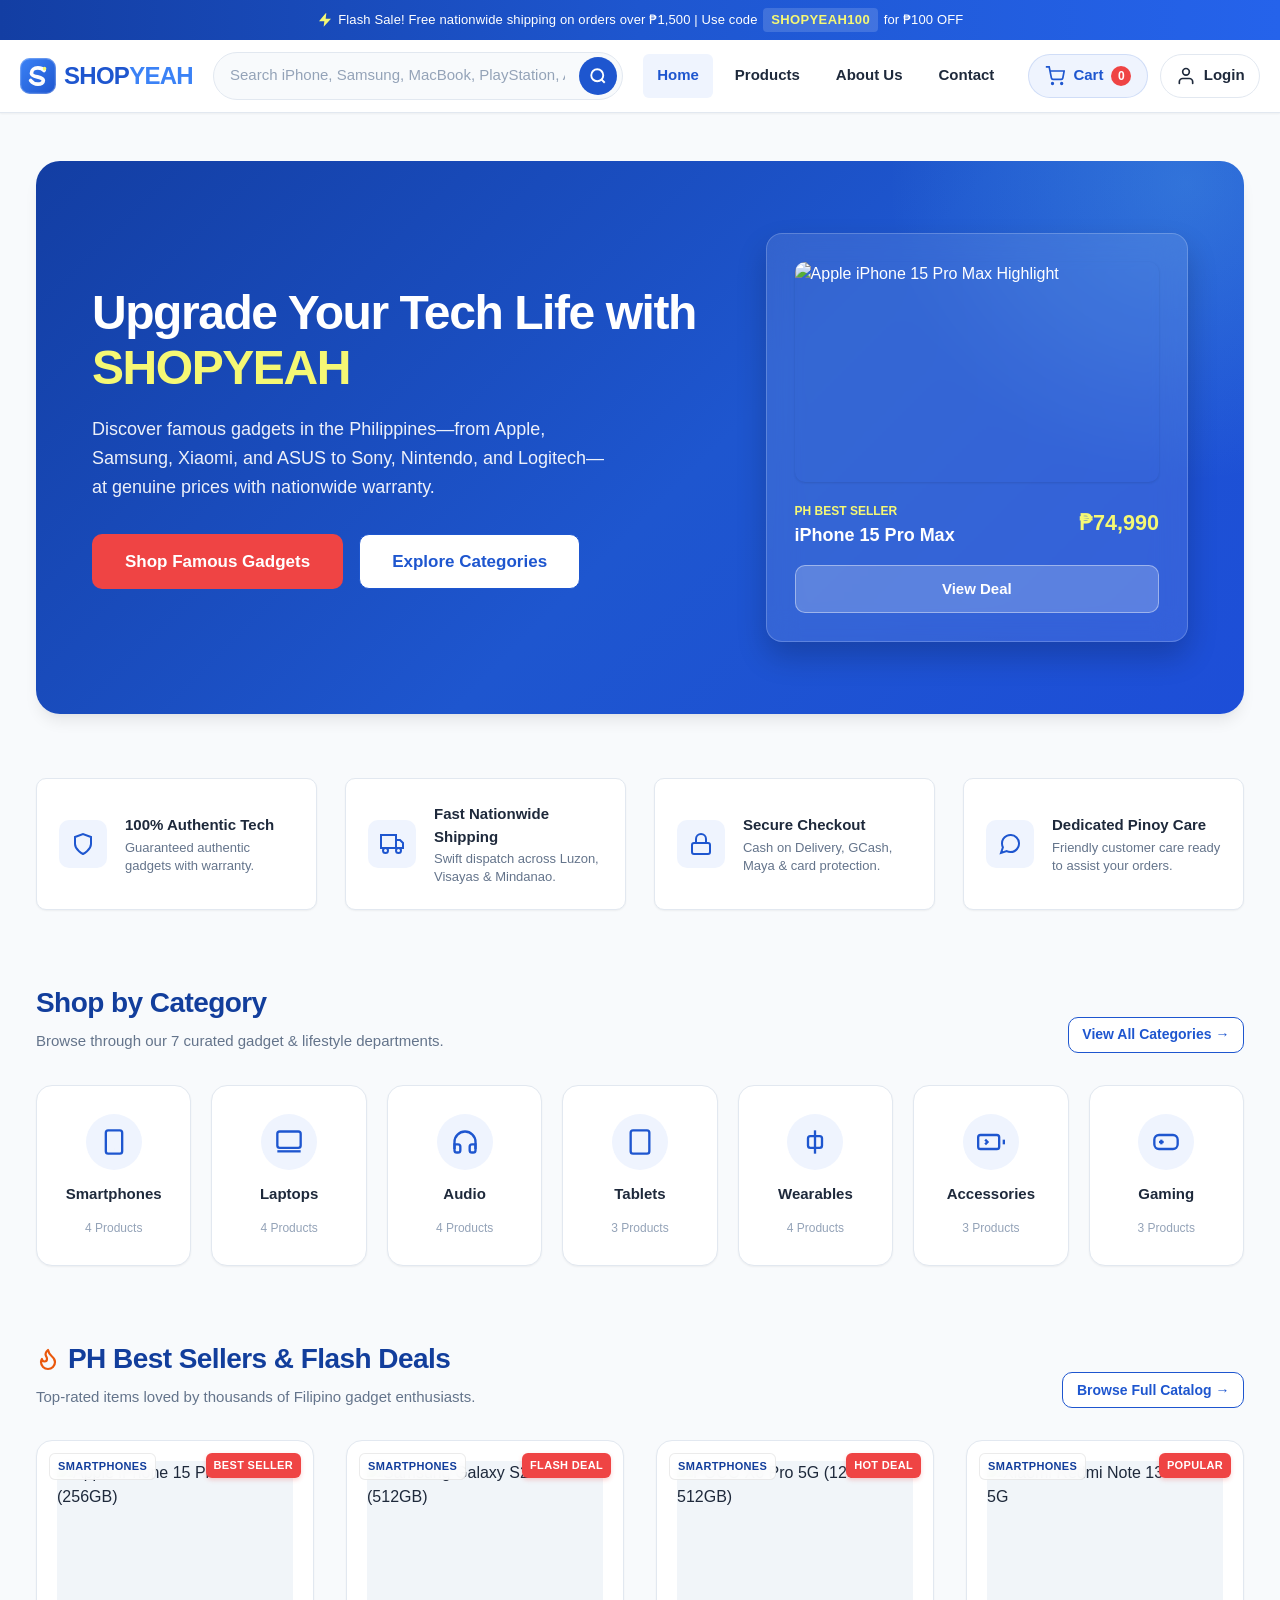
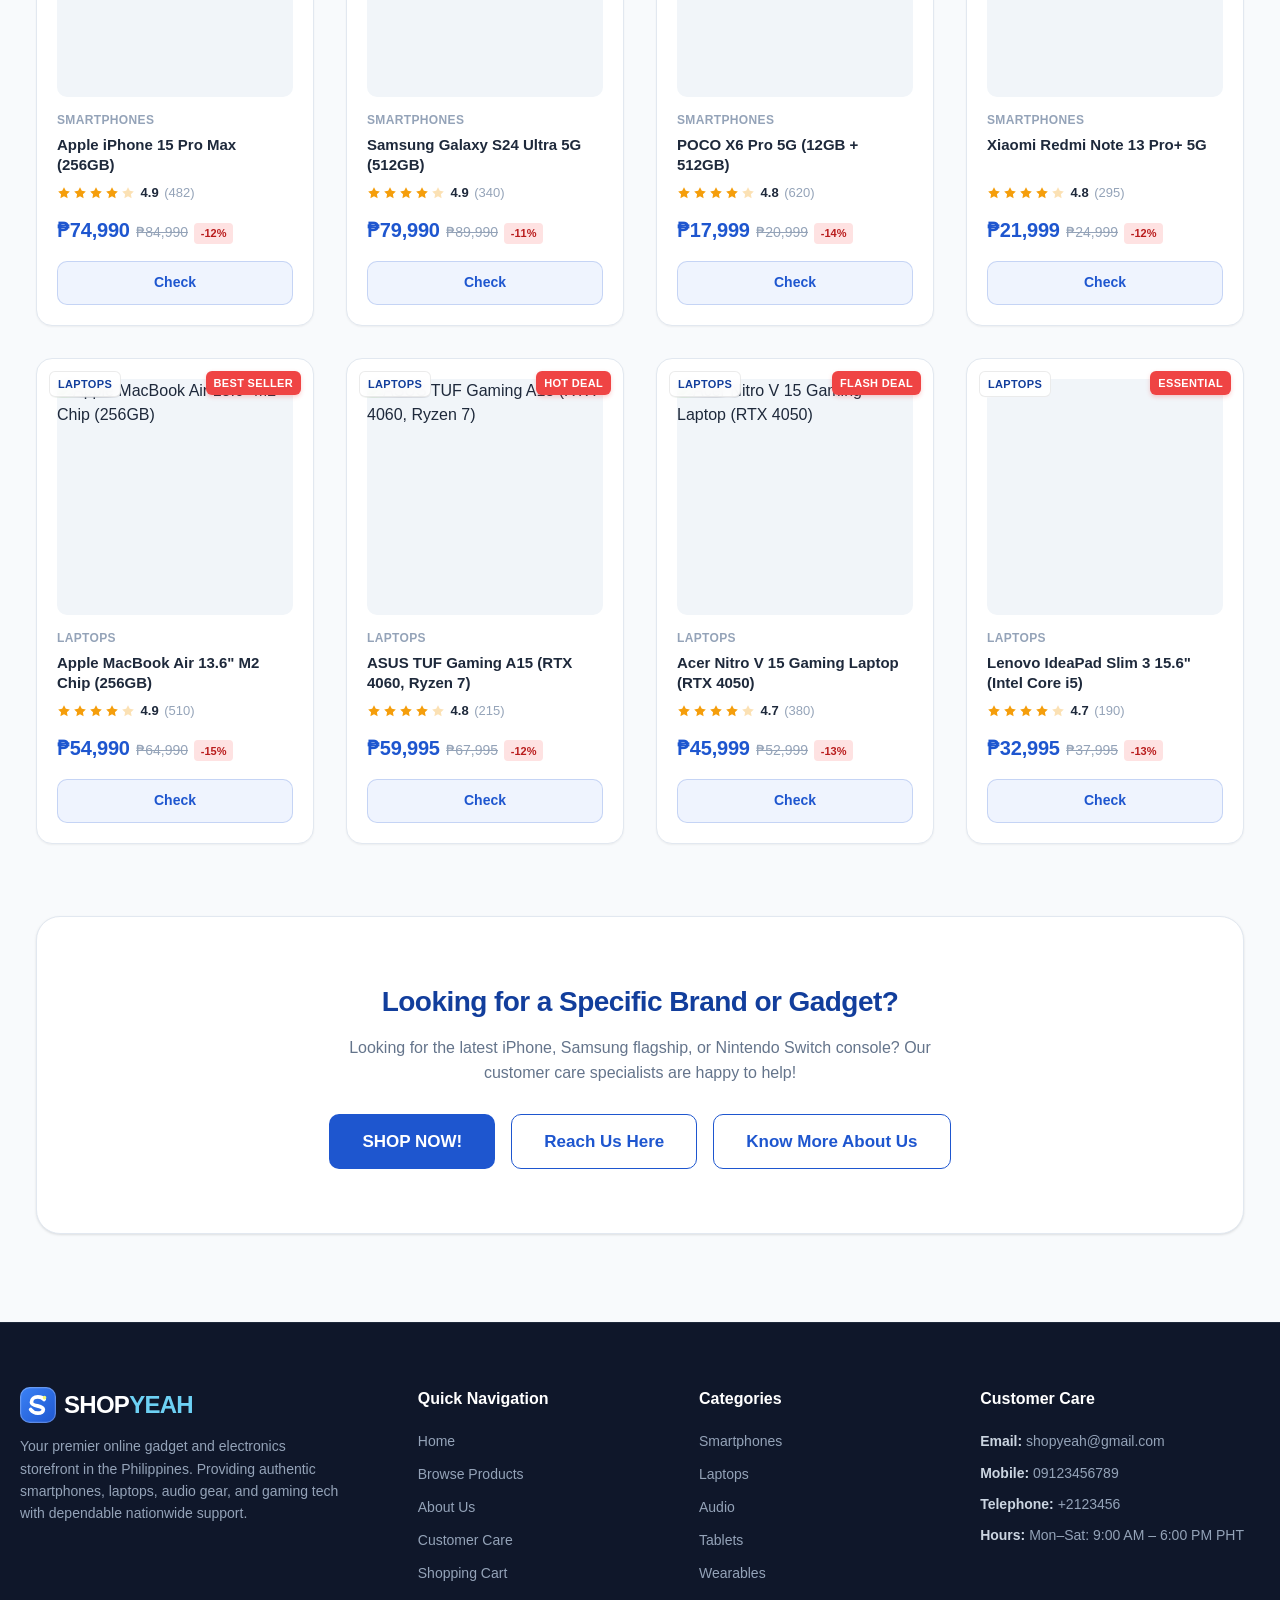
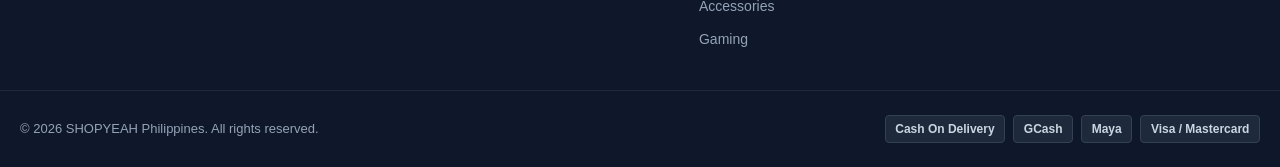
==== commit d9099c10: "refactor: update documentation, add auth and profile pages, and update UI components" ====
--- a/index.html
+++ b/index.html
@@ -69,15 +69,8 @@
                 </ul>
             </nav>
 
-            <!-- Header Actions -->
+            <!-- Header Actions: Cart first, Login/Account second -->
             <div class="header-actions">
-                <a href="login.html" class="account-btn" id="account-link" aria-label="Log in or create an account">
-                    <svg viewBox="0 0 24 24" aria-hidden="true">
-                        <path d="M20 21v-2a4 4 0 0 0-4-4H8a4 4 0 0 0-4 4v2"></path>
-                        <circle cx="12" cy="7" r="4"></circle>
-                    </svg>
-                    <span id="account-label">Login</span>
-                </a>
                 <a href="cart.html" class="cart-btn" aria-label="View shopping cart">
                     <svg viewBox="0 0 24 24" aria-hidden="true">
                         <circle cx="9" cy="21" r="1"></circle>
@@ -86,6 +79,13 @@
                     </svg>
                     <span>Cart</span>
                     <span id="cart-badge" class="cart-badge" aria-label="0 items in cart">0</span>
+                </a>
+                <a href="auth.html" class="account-btn" id="account-link" aria-label="Log in or create an account">
+                    <svg viewBox="0 0 24 24" aria-hidden="true">
+                        <path d="M20 21v-2a4 4 0 0 0-4-4H8a4 4 0 0 0-4 4v2"></path>
+                        <circle cx="12" cy="7" r="4"></circle>
+                    </svg>
+                    <span id="account-label">Login</span>
                 </a>
 
                 <button type="button" class="hamburger-btn" id="hamburger-btn" aria-expanded="false"
@@ -104,7 +104,7 @@
                 <li><a href="product.html">Products</a></li>
                 <li><a href="aboutus.html">About Us</a></li>
                 <li><a href="contact.html">Contact Us</a></li>
-                <li><a href="login.html" id="mobile-account-link">Login</a></li>
+                <li><a href="auth.html" id="mobile-account-link">Login</a></li>
             </ul>
             <div class="mobile-search-wrapper">
                 <form class="search-form mobile-search-form" role="search">
--- a/style.css
+++ b/style.css
@@ -50,7 +50,7 @@
   --radius-full: 9999px;
 
   /* Layout Constants */
-  --max-width: 1240px;
+  --max-width: 1460px;
   --header-height: 72px;
   --announcement-height: 38px;
   --touch-target: 44px;
@@ -455,12 +455,12 @@
   width: 100%;
   max-width: var(--max-width);
   margin: 0 auto;
-  padding: 2rem 1.25rem 3.5rem;
+  padding: 3rem 2.25rem 5.5rem;
 }
 
 /* Common Page Heading */
 .page-header {
-  margin-bottom: 2rem;
+  margin-bottom: 2.75rem;
   text-align: center;
 }
 
@@ -561,9 +561,9 @@
 .hero-banner {
   background: linear-gradient(135deg, #133ea3 0%, var(--color-primary) 55%, #1d4ed8 100%);
   border-radius: var(--radius-xl);
-  padding: 3.5rem 3rem;
+  padding: 4.5rem 3.5rem;
   color: #ffffff;
-  margin-bottom: 2.5rem;
+  margin-bottom: 4rem;
   position: relative;
   overflow: hidden;
   box-shadow: var(--shadow-lg);
@@ -680,18 +680,18 @@
 .trust-strip {
   display: grid;
   grid-template-columns: repeat(4, 1fr);
-  gap: 1.25rem;
-  margin-bottom: 3rem;
+  gap: 1.75rem;
+  margin-bottom: 4.5rem;
 }
 
 .trust-item {
   background-color: var(--color-surface);
   border: 1px solid var(--color-border);
   border-radius: var(--radius-md);
-  padding: 1.25rem;
-  display: flex;
-  align-items: center;
-  gap: 1rem;
+  padding: 1.5rem 1.35rem;
+  display: flex;
+  align-items: center;
+  gap: 1.15rem;
   box-shadow: var(--shadow-xs);
   transition: transform var(--transition-fast), box-shadow var(--transition-fast);
 }
@@ -742,13 +742,13 @@
   display: flex;
   justify-content: space-between;
   align-items: flex-end;
-  margin-bottom: 1.5rem;
+  margin-bottom: 2rem;
   flex-wrap: wrap;
-  gap: 1rem;
+  gap: 1.25rem;
 }
 
 .section-title {
-  font-size: 1.625rem;
+  font-size: 1.75rem;
   font-weight: 800;
   color: var(--color-primary-dark);
   letter-spacing: -0.02em;
@@ -766,21 +766,21 @@
 .section-subtitle {
   color: var(--color-text-muted);
   font-size: 0.9375rem;
-  margin-top: 0.25rem;
+  margin-top: 0.35rem;
 }
 
 .category-grid {
   display: grid;
   grid-template-columns: repeat(7, 1fr);
-  gap: 0.85rem;
-  margin-bottom: 3.5rem;
+  gap: 1.25rem;
+  margin-bottom: 4.5rem;
 }
 
 .category-card {
   background-color: var(--color-surface);
   border: 1px solid var(--color-border);
   border-radius: var(--radius-lg);
-  padding: 1.5rem 1rem;
+  padding: 1.75rem 1.15rem;
   text-align: center;
   display: flex;
   flex-direction: column;
@@ -981,15 +981,15 @@
 .product-grid {
   display: grid;
   grid-template-columns: repeat(4, 1fr);
-  gap: 1.5rem;
-  margin-bottom: 2.5rem;
+  gap: 2rem;
+  margin-bottom: 4.5rem;
 }
 
 .product-card {
   background-color: var(--color-surface);
   border: 1px solid var(--color-border);
   border-radius: var(--radius-lg);
-  padding: 1rem;
+  padding: 1.25rem;
   display: flex;
   flex-direction: column;
   position: relative;
@@ -1242,7 +1242,7 @@
 .cart-layout {
   display: grid;
   grid-template-columns: 1.4fr 0.8fr;
-  gap: 2rem;
+  gap: 2.75rem;
   align-items: flex-start;
 }
 
@@ -1361,13 +1361,30 @@
 }
 
 .qty-input {
-  width: 40px;
+  width: 44px;
   height: 34px;
   border: none;
   background: transparent;
   text-align: center;
   font-weight: 700;
   font-size: 0.9375rem;
+  font-family: inherit;
+  color: var(--color-text);
+  -moz-appearance: textfield;
+  appearance: textfield;
+}
+
+.qty-input:focus-visible {
+  outline: 2px solid var(--color-primary);
+  outline-offset: -2px;
+  background-color: var(--color-primary-light);
+  border-radius: var(--radius-xs);
+}
+
+.qty-input::-webkit-outer-spin-button,
+.qty-input::-webkit-inner-spin-button {
+  -webkit-appearance: none;
+  margin: 0;
 }
 
 .cart-item-subtotal {
@@ -1695,7 +1712,7 @@
 .contact-layout {
   display: grid;
   grid-template-columns: 0.9fr 1.1fr;
-  gap: 2.5rem;
+  gap: 3.5rem;
   align-items: flex-start;
 }
 
@@ -1785,8 +1802,8 @@
    -------------------------------------------------------------------------- */
 .about-hero {
   text-align: center;
-  max-width: 800px;
-  margin: 0 auto 3.5rem;
+  max-width: 880px;
+  margin: 0 auto 4.5rem;
 }
 
 .about-hero-tag {
@@ -1817,8 +1834,8 @@
 .mission-vision-grid {
   display: grid;
   grid-template-columns: 1fr 1fr;
-  gap: 2rem;
-  margin-bottom: 3.5rem;
+  gap: 2.5rem;
+  margin-bottom: 4.5rem;
 }
 
 .mv-card {
@@ -1878,12 +1895,12 @@
   background: linear-gradient(135deg, #133ea3 0%, var(--color-primary) 100%);
   color: #ffffff;
   border-radius: var(--radius-xl);
-  padding: 3rem 2rem;
+  padding: 3.5rem 2.5rem;
   display: grid;
   grid-template-columns: repeat(4, 1fr);
-  gap: 2rem;
+  gap: 2.25rem;
   text-align: center;
-  margin-bottom: 3.5rem;
+  margin-bottom: 4.5rem;
   box-shadow: var(--shadow-md);
 }
 
@@ -1903,8 +1920,8 @@
 .why-shop-grid {
   display: grid;
   grid-template-columns: repeat(4, 1fr);
-  gap: 1.5rem;
-  margin-bottom: 3.5rem;
+  gap: 2rem;
+  margin-bottom: 4.5rem;
 }
 
 .why-card {
@@ -2120,9 +2137,9 @@
   background-color: var(--color-surface);
   border: 1px solid var(--color-border);
   border-radius: var(--radius-xl);
-  padding: 2.5rem 2rem;
+  padding: 4rem 2.5rem;
   text-align: center;
-  margin-top: 3rem;
+  margin-top: 4.5rem;
   box-shadow: var(--shadow-sm);
 }
 
@@ -3075,10 +3092,36 @@
   cursor: not-allowed;
 }
 
-.pd-qty-value {
+.pd-qty-value,
+.pd-qty-input {
   min-width: 2.75rem;
   text-align: center;
   font-weight: 700;
+}
+
+.pd-qty-input {
+  width: 3.25rem;
+  height: var(--touch-target);
+  border: none;
+  background: transparent;
+  font-size: 1rem;
+  font-family: inherit;
+  color: var(--color-text);
+  -moz-appearance: textfield;
+  appearance: textfield;
+}
+
+.pd-qty-input:focus-visible {
+  outline: 2px solid var(--color-primary);
+  outline-offset: -2px;
+  background-color: var(--color-primary-light);
+  border-radius: var(--radius-xs);
+}
+
+.pd-qty-input::-webkit-outer-spin-button,
+.pd-qty-input::-webkit-inner-spin-button {
+  -webkit-appearance: none;
+  margin: 0;
 }
 
 /* Sticky action area */
@@ -3612,3 +3655,329 @@
     font-size: 16px;
   }
 }
+
+
+/* ==========================================================================
+   Profile & Account Settings Page (profile.html)
+   ========================================================================== */
+.profile-page-header {
+  margin-bottom: 2.5rem;
+}
+
+.profile-layout {
+  display: grid;
+  grid-template-columns: 320px 1fr;
+  gap: 2rem;
+  align-items: start;
+}
+
+.profile-sidebar {
+  background-color: var(--color-surface);
+  border: 1px solid var(--color-border);
+  border-radius: var(--radius-lg);
+  padding: 1.75rem;
+  box-shadow: var(--shadow-sm);
+  display: flex;
+  flex-direction: column;
+  gap: 1.5rem;
+}
+
+.profile-user-summary {
+  display: flex;
+  flex-direction: column;
+  align-items: center;
+  text-align: center;
+  padding-bottom: 1.25rem;
+  border-bottom: 1px solid var(--color-border);
+}
+
+.profile-avatar {
+  width: 76px;
+  height: 76px;
+  border-radius: var(--radius-full);
+  background: linear-gradient(135deg, var(--color-secondary), var(--color-primary));
+  color: #ffffff;
+  display: flex;
+  align-items: center;
+  justify-content: center;
+  font-size: 1.625rem;
+  font-weight: 800;
+  letter-spacing: 0.05em;
+  margin-bottom: 0.85rem;
+  box-shadow: var(--shadow-md);
+}
+
+.profile-user-name {
+  font-size: 1.15rem;
+  font-weight: 700;
+  color: var(--color-text);
+  margin-bottom: 0.2rem;
+}
+
+.profile-user-email {
+  font-size: 0.875rem;
+  color: var(--color-text-muted);
+  word-break: break-all;
+  margin-bottom: 0.65rem;
+}
+
+.profile-badge-tier {
+  display: inline-flex;
+  align-items: center;
+  background-color: var(--color-primary-light);
+  color: var(--color-primary);
+  font-size: 0.75rem;
+  font-weight: 700;
+  text-transform: uppercase;
+  letter-spacing: 0.04em;
+  padding: 0.2rem 0.65rem;
+  border-radius: var(--radius-full);
+  border: 1px solid rgba(30, 86, 207, 0.2);
+}
+
+.profile-nav {
+  display: flex;
+  flex-direction: column;
+  gap: 0.4rem;
+}
+
+.profile-nav-btn {
+  display: flex;
+  align-items: center;
+  gap: 0.75rem;
+  width: 100%;
+  padding: 0.75rem 1rem;
+  border: none;
+  background: transparent;
+  color: var(--color-text-muted);
+  font-size: 0.9375rem;
+  font-weight: 600;
+  border-radius: var(--radius-md);
+  cursor: pointer;
+  text-align: left;
+  transition: all var(--transition-fast);
+}
+
+.profile-nav-btn:hover {
+  background-color: var(--color-surface-hover);
+  color: var(--color-text);
+}
+
+.profile-nav-btn.active {
+  background-color: var(--color-primary-light);
+  color: var(--color-primary);
+  font-weight: 700;
+}
+
+.profile-nav-btn svg {
+  flex-shrink: 0;
+}
+
+.profile-sidebar-actions {
+  display: flex;
+  flex-direction: column;
+  gap: 0.65rem;
+  padding-top: 1.25rem;
+  border-top: 1px solid var(--color-border);
+}
+
+.profile-main-panel {
+  background-color: var(--color-surface);
+  border: 1px solid var(--color-border);
+  border-radius: var(--radius-lg);
+  padding: 2.25rem;
+  box-shadow: var(--shadow-sm);
+  min-height: 520px;
+}
+
+.profile-tab-content {
+  display: block;
+}
+
+.profile-tab-content[hidden] {
+  display: none !important;
+}
+
+.profile-card-header {
+  margin-bottom: 1.75rem;
+  padding-bottom: 1.25rem;
+  border-bottom: 1px solid var(--color-border);
+}
+
+.profile-section-title {
+  font-size: 1.5rem;
+  font-weight: 800;
+  color: var(--color-primary-dark);
+  letter-spacing: -0.02em;
+  margin-bottom: 0.35rem;
+}
+
+.profile-section-desc {
+  color: var(--color-text-muted);
+  font-size: 0.9375rem;
+}
+
+.profile-form {
+  display: flex;
+  flex-direction: column;
+  gap: 1.25rem;
+}
+
+.form-grid-2 {
+  display: grid;
+  grid-template-columns: repeat(2, 1fr);
+  gap: 1.25rem;
+}
+
+.form-help-text {
+  display: block;
+  font-size: 0.75rem;
+  color: var(--color-text-light);
+  margin-top: 0.35rem;
+}
+
+.form-actions-row {
+  display: flex;
+  justify-content: flex-start;
+  margin-top: 0.75rem;
+}
+
+.profile-subsection-title {
+  font-size: 1.125rem;
+  font-weight: 700;
+  color: var(--color-text);
+  margin-bottom: 1rem;
+}
+
+.profile-divider {
+  border: none;
+  border-top: 1px solid var(--color-border);
+  margin: 2rem 0;
+}
+
+/* Orders List in Profile */
+.orders-list-container {
+  display: flex;
+  flex-direction: column;
+  gap: 1.25rem;
+}
+
+.order-history-card {
+  background-color: var(--color-bg);
+  border: 1px solid var(--color-border);
+  border-radius: var(--radius-md);
+  padding: 1.35rem;
+  display: flex;
+  flex-direction: column;
+  gap: 1rem;
+  transition: box-shadow var(--transition-fast);
+}
+
+.order-history-card:hover {
+  box-shadow: var(--shadow-xs);
+  border-color: #cbd5e1;
+}
+
+.order-card-header {
+  display: flex;
+  justify-content: space-between;
+  align-items: center;
+  flex-wrap: wrap;
+  gap: 0.5rem;
+}
+
+.order-card-id {
+  font-weight: 800;
+  color: var(--color-primary);
+  font-size: 1rem;
+}
+
+.order-card-date {
+  font-size: 0.8125rem;
+  color: var(--color-text-muted);
+  margin-left: 0.35rem;
+}
+
+.order-status-badge {
+  font-size: 0.75rem;
+  font-weight: 700;
+  text-transform: uppercase;
+  letter-spacing: 0.05em;
+  padding: 0.25rem 0.65rem;
+  border-radius: var(--radius-full);
+}
+
+.order-status-delivered {
+  background-color: var(--color-success-light);
+  color: var(--color-success);
+}
+
+.order-status-processing {
+  background-color: #fef3c7;
+  color: #b45309;
+}
+
+.order-items-list {
+  display: flex;
+  flex-direction: column;
+  gap: 0.5rem;
+  padding: 0.75rem 0;
+  border-top: 1px dashed var(--color-border);
+  border-bottom: 1px dashed var(--color-border);
+}
+
+.order-item-snippet {
+  display: flex;
+  align-items: center;
+  justify-content: space-between;
+  font-size: 0.875rem;
+}
+
+.order-item-name {
+  font-weight: 600;
+  color: var(--color-text);
+  flex: 1;
+}
+
+.order-item-qty {
+  color: var(--color-text-muted);
+  padding: 0 1rem;
+}
+
+.order-item-price {
+  font-weight: 700;
+  color: var(--color-text);
+}
+
+.order-card-footer {
+  display: flex;
+  justify-content: space-between;
+  align-items: center;
+  font-size: 0.875rem;
+  flex-wrap: wrap;
+  gap: 0.5rem;
+}
+
+.order-card-payment {
+  color: var(--color-text-muted);
+}
+
+.order-card-total {
+  font-size: 1rem;
+  color: var(--color-primary-dark);
+}
+
+@media (max-width: 900px) {
+  .profile-layout {
+    grid-template-columns: 1fr;
+  }
+
+  .profile-main-panel {
+    min-height: auto;
+    padding: 1.5rem;
+  }
+
+  .form-grid-2 {
+    grid-template-columns: 1fr;
+  }
+}
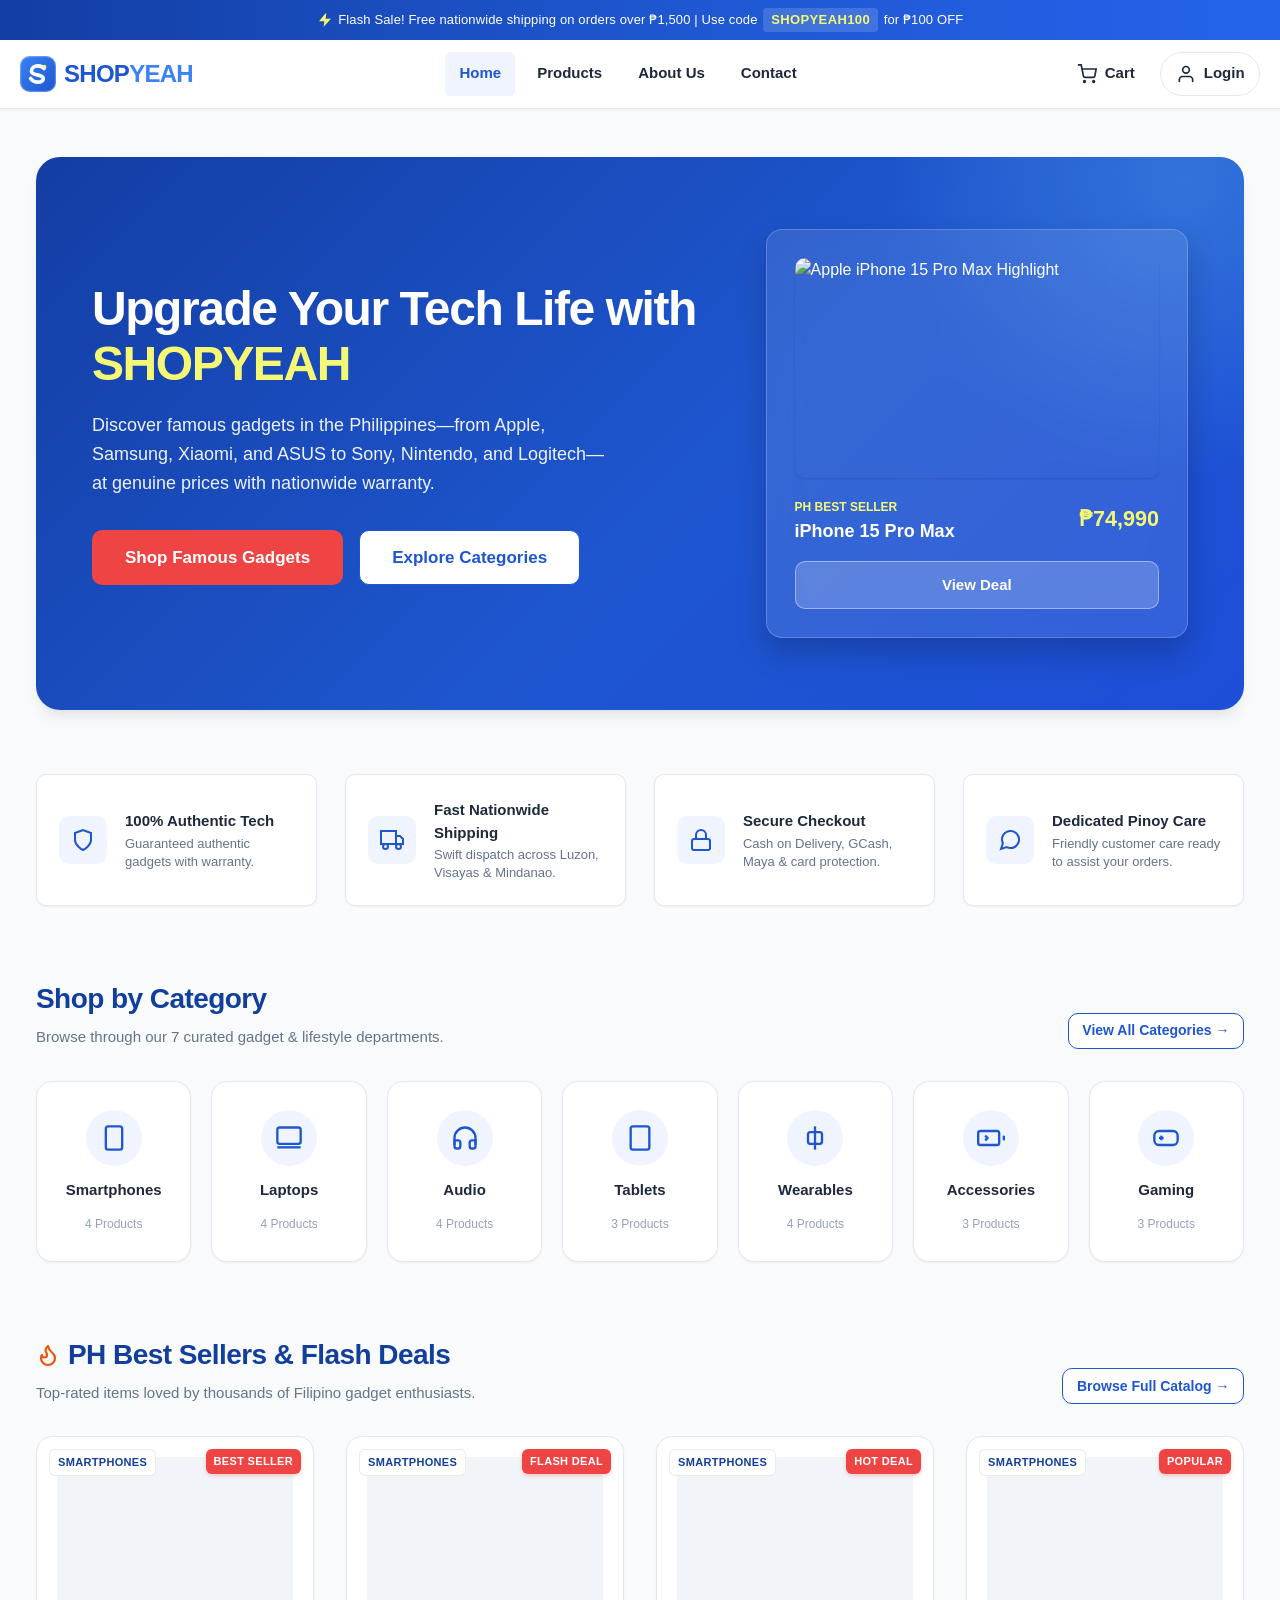
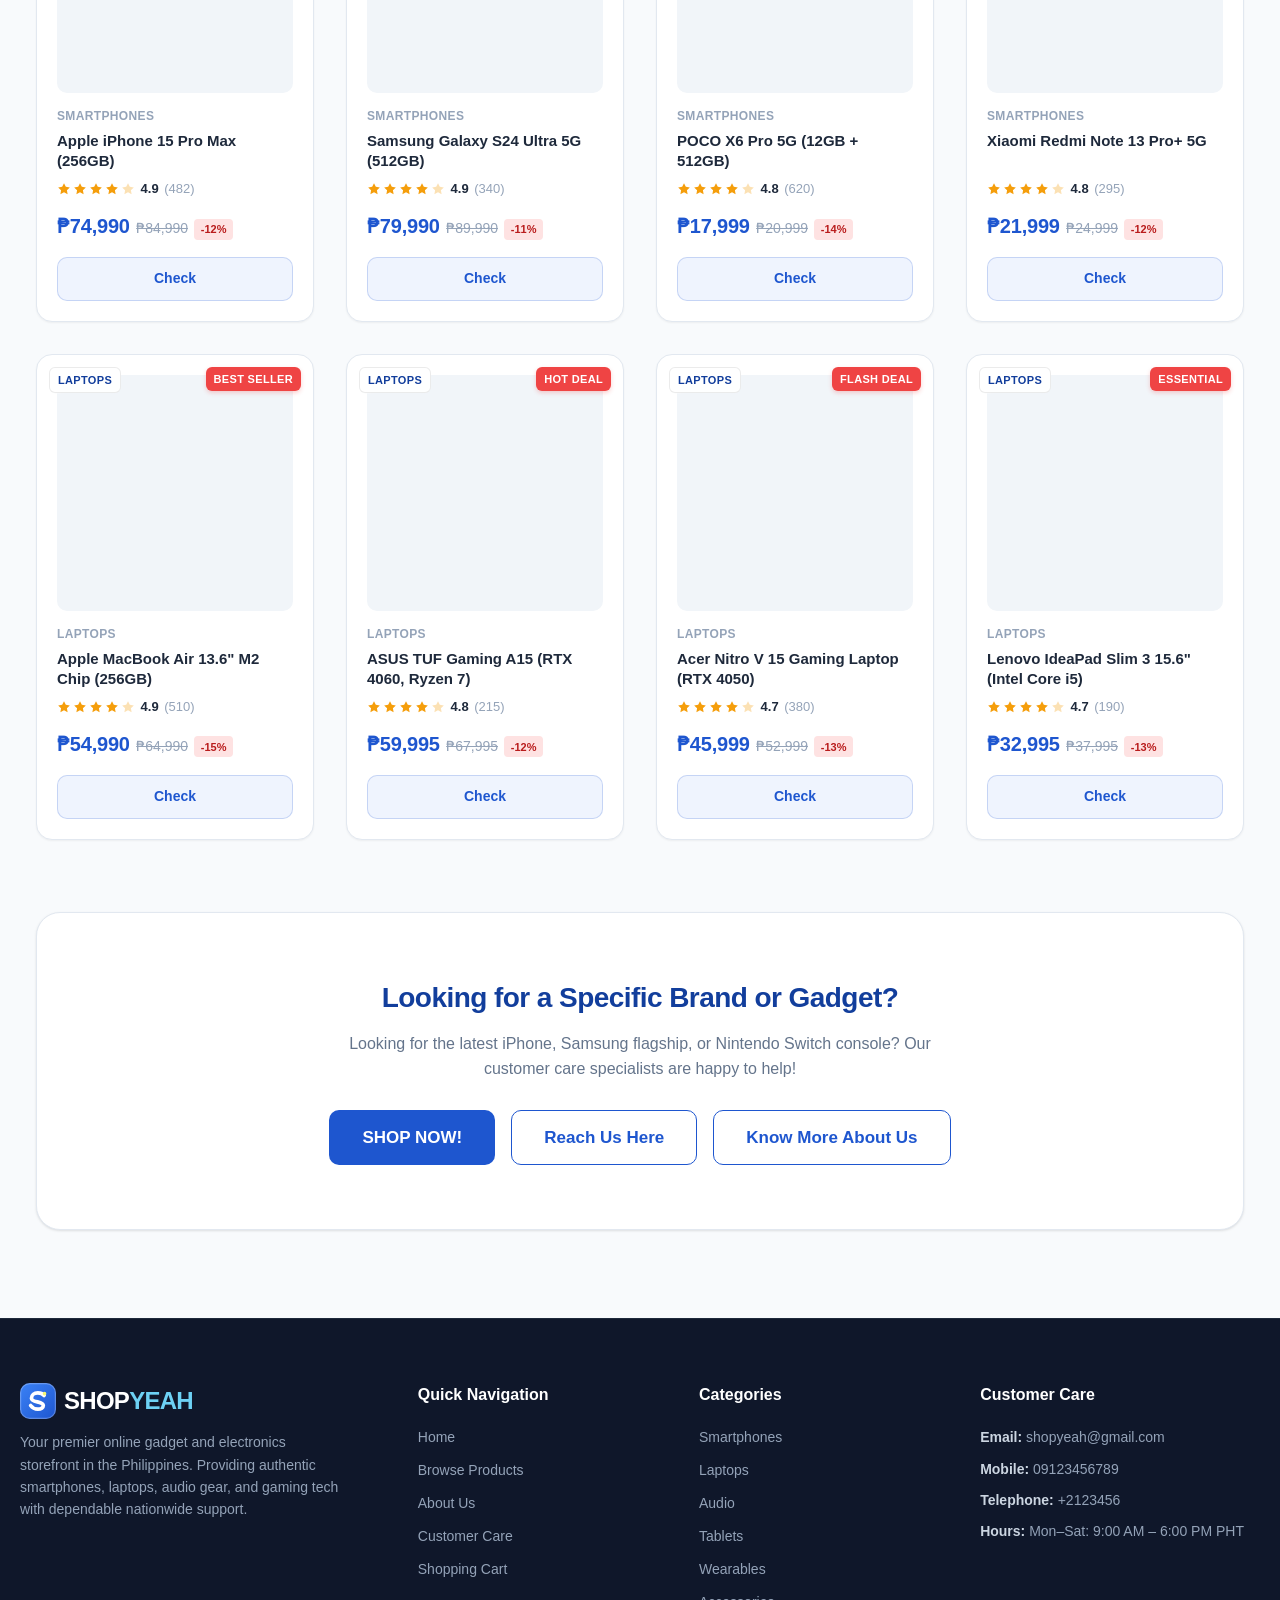
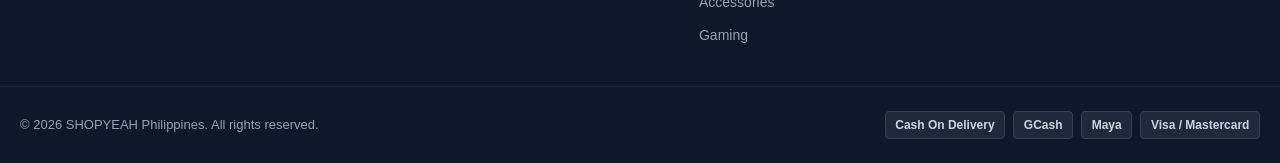
==== commit 8870c378: "feat: improve checkout flow, order handling, and profile tab navigation" ====
--- a/index.html
+++ b/index.html
@@ -44,21 +44,6 @@
                 <span>SHOP<span class="brand-highlight">YEAH</span></span>
             </a>
 
-            <!-- Integrated Header Search Bar -->
-            <div class="header-search">
-                <form class="search-form header-search-form" role="search">
-                    <input type="search" class="search-input" name="q"
-                        placeholder="Search iPhone, Samsung, MacBook, PlayStation, AirPods..."
-                        aria-label="Search products" autocomplete="off" />
-                    <button type="submit" class="search-btn" aria-label="Submit search">
-                        <svg viewBox="0 0 24 24" aria-hidden="true">
-                            <circle cx="11" cy="11" r="8"></circle>
-                            <line x1="21" y1="21" x2="16.65" y2="16.65"></line>
-                        </svg>
-                    </button>
-                </form>
-            </div>
-
             <!-- Desktop Navigation -->
             <nav aria-label="Main Navigation">
                 <ul class="nav-links">
@@ -106,18 +91,6 @@
                 <li><a href="contact.html">Contact Us</a></li>
                 <li><a href="auth.html" id="mobile-account-link">Login</a></li>
             </ul>
-            <div class="mobile-search-wrapper">
-                <form class="search-form mobile-search-form" role="search">
-                    <input type="search" class="search-input" name="q" placeholder="Search iPhone, MacBook, Sony..."
-                        aria-label="Search products on mobile" />
-                    <button type="submit" class="search-btn" aria-label="Search">
-                        <svg viewBox="0 0 24 24" aria-hidden="true">
-                            <circle cx="11" cy="11" r="8"></circle>
-                            <line x1="21" y1="21" x2="16.65" y2="16.65"></line>
-                        </svg>
-                    </button>
-                </form>
-            </div>
         </div>
     </header>
 
@@ -153,10 +126,10 @@
                         </div>
                         <div class="hero-card-price">₱74,990</div>
                     </div>
-                    <a href="product.html?search=iPhone" class="btn btn-block"
-                        style="background: rgba(255,255,255,0.2); border: 1px solid rgba(255,255,255,0.4); color: #fff;">
+                    <button type="button" class="btn btn-block" id="hero-view-deal-btn" data-open-product="1"
+                        style="background: rgba(255,255,255,0.2); border: 1px solid rgba(255,255,255,0.4); color: #fff; cursor: pointer;">
                         View Deal
-                    </a>
+                    </button>
                 </div>
             </div>
         </section>
--- a/style.css
+++ b/style.css
@@ -307,26 +307,21 @@
   display: flex;
   align-items: center;
   gap: 0.5rem;
-  background-color: var(--color-primary-light);
-  color: var(--color-primary);
-  padding: 0.5rem 1rem;
-  border-radius: var(--radius-full);
+  background-color: transparent;
+  color: var(--color-text);
+  padding: 0.5rem 0.85rem;
+  border-radius: var(--radius-sm);
   font-weight: 600;
   font-size: 0.9375rem;
-  border: 1px solid rgba(30, 86, 207, 0.15);
+  border: none;
   transition: all var(--transition-fast);
   min-height: var(--touch-target);
   position: relative;
 }
 
-.cart-btn:hover {
-  background-color: var(--color-primary);
-  color: #ffffff;
-  border-color: var(--color-primary);
-}
-
-.cart-btn:hover .cart-badge {
-  background-color: #ffffff;
+.cart-btn:hover,
+.cart-btn.active {
+  background-color: var(--color-primary-light);
   color: var(--color-primary);
 }
 
@@ -336,21 +331,11 @@
   fill: none;
   stroke: currentColor;
   stroke-width: 2;
+  transition: stroke var(--transition-fast);
 }
 
 .cart-badge {
-  background-color: var(--color-sale);
-  color: #ffffff;
-  font-size: 0.75rem;
-  font-weight: 700;
-  min-width: 20px;
-  height: 20px;
-  border-radius: var(--radius-full);
-  display: inline-flex;
-  align-items: center;
-  justify-content: center;
-  padding: 0 4px;
-  transition: background-color var(--transition-fast), color var(--transition-fast);
+  display: none !important;
 }
 
 /* Hamburger Toggle Button */
@@ -843,115 +828,171 @@
   background-color: var(--color-surface);
   border: 1px solid var(--color-border);
   border-radius: var(--radius-lg);
-  padding: 1.25rem;
-  margin-bottom: 2rem;
-  box-shadow: var(--shadow-xs);
+  padding: 1.25rem 1.5rem;
+  margin-bottom: 2.25rem;
+  box-shadow: var(--shadow-sm);
   display: flex;
   flex-direction: column;
   gap: 1.25rem;
 }
 
-/* Category Filter Pills */
+/* Top Controls Row: Sort by (Left), Search Bar (Center), Product Count (Right) */
+.catalog-top-controls {
+  display: flex;
+  align-items: center;
+  justify-content: space-between;
+  gap: 1.25rem;
+  width: 100%;
+}
+
+.catalog-sort-group {
+  display: flex;
+  align-items: center;
+  gap: 0.5rem;
+  flex-shrink: 0;
+}
+
+.catalog-sort-label {
+  font-size: 0.875rem;
+  font-weight: 600;
+  color: var(--color-text-muted);
+  white-space: nowrap;
+}
+
+.catalog-sort-select {
+  padding: 0.55rem 2rem 0.55rem 0.85rem;
+  background-color: var(--color-bg);
+  border: 1px solid var(--color-border);
+  border-radius: var(--radius-md);
+  font-size: 0.875rem;
+  font-weight: 600;
+  color: var(--color-text);
+  cursor: pointer;
+  appearance: none;
+  background-image: url("data:image/svg+xml,%3Csvg xmlns='http://www.w3.org/2000/svg' width='16' height='16' viewBox='0 0 24 24' fill='none' stroke='%2364748b' stroke-width='2' stroke-linecap='round' stroke-linejoin='round'%3E%3Cpolyline points='6 9 12 15 18 9'%3E%3C/polyline%3E%3C/svg%3E");
+  background-repeat: no-repeat;
+  background-position: right 0.65rem center;
+  transition: all var(--transition-fast);
+}
+
+.catalog-sort-select:focus {
+  outline: none;
+  border-color: var(--color-primary);
+  box-shadow: 0 0 0 3px rgba(30, 86, 207, 0.12);
+}
+
+.catalog-search-box {
+  flex: 1;
+  max-width: 540px;
+  position: relative;
+  display: flex;
+  align-items: center;
+}
+
+.catalog-search-icon {
+  position: absolute;
+  left: 1.15rem;
+  width: 20px;
+  height: 20px;
+  fill: none;
+  stroke: var(--color-text-light);
+  stroke-width: 2.2;
+  pointer-events: none;
+  transition: stroke var(--transition-fast);
+}
+
+.catalog-search-box:focus-within .catalog-search-icon {
+  stroke: var(--color-primary);
+}
+
+.catalog-search-input {
+  width: 100%;
+  padding: 0.75rem 2.75rem 0.75rem 3rem;
+  background-color: var(--color-bg);
+  border: 1.5px solid var(--color-border);
+  border-radius: var(--radius-md);
+  font-size: 0.95rem;
+  font-weight: 500;
+  color: var(--color-text);
+  box-shadow: inset 0 1px 2px rgba(0, 0, 0, 0.03);
+  transition: all var(--transition-fast);
+}
+
+.catalog-search-input:focus {
+  outline: none;
+  border-color: var(--color-primary);
+  background-color: #ffffff;
+  box-shadow: 0 0 0 3px rgba(30, 86, 207, 0.15);
+}
+
+.catalog-search-clear {
+  position: absolute;
+  right: 0.85rem;
+  background: transparent;
+  border: none;
+  cursor: pointer;
+  color: var(--color-text-light);
+  display: none;
+  padding: 5px;
+  border-radius: var(--radius-full);
+  align-items: center;
+  justify-content: center;
+  transition: all var(--transition-fast);
+}
+
+.catalog-search-clear:hover {
+  color: var(--color-text);
+  background-color: var(--color-border);
+}
+
+.catalog-search-clear.visible {
+  display: inline-flex;
+}
+
+.product-count-meta {
+  font-size: 0.875rem;
+  font-weight: 600;
+  color: var(--color-text-muted);
+  white-space: nowrap;
+  flex-shrink: 0;
+  text-align: right;
+}
+
+/* Category Filter Pills (Arranged Appropriately Below Search Bar) */
 .category-filter-pills {
   display: flex;
-  gap: 0.5rem;
-  overflow-x: auto;
-  padding-bottom: 0.25rem;
-  scrollbar-width: thin;
-  -webkit-overflow-scrolling: touch;
+  gap: 0.65rem;
+  flex-wrap: wrap;
+  align-items: center;
+  padding-top: 1rem;
+  border-top: 1px solid var(--color-border);
 }
 
 .filter-pill {
   background-color: var(--color-bg);
   border: 1px solid var(--color-border);
   border-radius: var(--radius-full);
-  padding: 0.5rem 1rem;
+  padding: 0.55rem 1.15rem;
   font-size: 0.875rem;
   font-weight: 600;
   color: var(--color-text-muted);
   cursor: pointer;
   white-space: nowrap;
   transition: all var(--transition-fast);
-  min-height: 38px;
+  min-height: 40px;
 }
 
 .filter-pill:hover {
-  border-color: var(--color-secondary);
+  border-color: var(--color-primary);
   color: var(--color-primary);
+  background-color: var(--color-primary-light);
 }
 
 .filter-pill.active {
   background-color: var(--color-primary);
   color: #ffffff;
   border-color: var(--color-primary);
-  box-shadow: var(--shadow-xs);
-}
-
-.toolbar-controls {
-  display: flex;
-  justify-content: space-between;
-  align-items: center;
-  gap: 1rem;
-  flex-wrap: wrap;
-}
-
-.catalog-search-box {
-  flex: 1;
-  max-width: 380px;
-  position: relative;
-  display: flex;
-  align-items: center;
-}
-
-.catalog-search-input {
-  width: 100%;
-  padding: 0.6rem 2.25rem 0.6rem 1rem;
-  background-color: var(--color-bg);
-  border: 1px solid var(--color-border);
-  border-radius: var(--radius-md);
-  font-size: 0.9375rem;
-}
-
-.catalog-search-input:focus {
-  outline: none;
-  border-color: var(--color-primary);
-  background-color: #ffffff;
-  box-shadow: 0 0 0 3px rgba(30, 86, 207, 0.12);
-}
-
-.catalog-search-clear {
-  position: absolute;
-  right: 0.5rem;
-  background: transparent;
-  border: none;
-  cursor: pointer;
-  color: var(--color-text-light);
-  display: none;
-  padding: 4px;
-  align-items: center;
-  justify-content: center;
-  transition: color var(--transition-fast);
-}
-
-.catalog-search-clear:hover {
-  color: var(--color-text);
-}
-
-.catalog-search-clear.visible {
-  display: inline-flex;
-}
-
-.catalog-sort-group {
-  display: flex;
-  align-items: center;
-  gap: 0.5rem;
-}
-
-.catalog-sort-label {
-  font-size: 0.875rem;
-  font-weight: 600;
-  color: var(--color-text-muted);
-  white-space: nowrap;
+  box-shadow: 0 2px 6px rgba(30, 86, 207, 0.25);
 }
 
 .catalog-sort-select {
@@ -2420,26 +2461,39 @@
     padding: 1rem 0.85rem;
   }
 
-  .toolbar-controls {
-    flex-direction: column;
-    align-items: stretch;
-    gap: 0.75rem;
+  .catalog-top-controls {
+    flex-wrap: wrap;
+    gap: 0.85rem;
   }
 
   .catalog-search-box {
+    order: 1;
     max-width: 100%;
+    width: 100%;
+  }
+
+  .catalog-search-input {
+    font-size: 0.9375rem;
+    padding: 0.75rem 2.5rem 0.75rem 2.75rem;
+  }
+
+  .catalog-search-icon {
+    left: 0.85rem;
+    width: 18px;
+    height: 18px;
   }
 
   .catalog-sort-group {
+    order: 2;
     display: flex;
     align-items: center;
-    justify-content: space-between;
-    width: 100%;
-  }
-
-  .catalog-sort-select {
-    flex: 1;
-    max-width: calc(100% - 70px);
+    gap: 0.5rem;
+  }
+
+  .product-count-meta {
+    order: 3;
+    margin-left: auto;
+    font-size: 0.8125rem;
   }
 }
 
@@ -2760,11 +2814,6 @@
   .brand-logo svg {
     width: 24px;
     height: 24px;
-  }
-
-  /* Compact Cart Button: show icon and count badge only on ultra-narrow screens */
-  .cart-btn span:not(.cart-badge) {
-    display: none;
   }
 
   .cart-btn {
